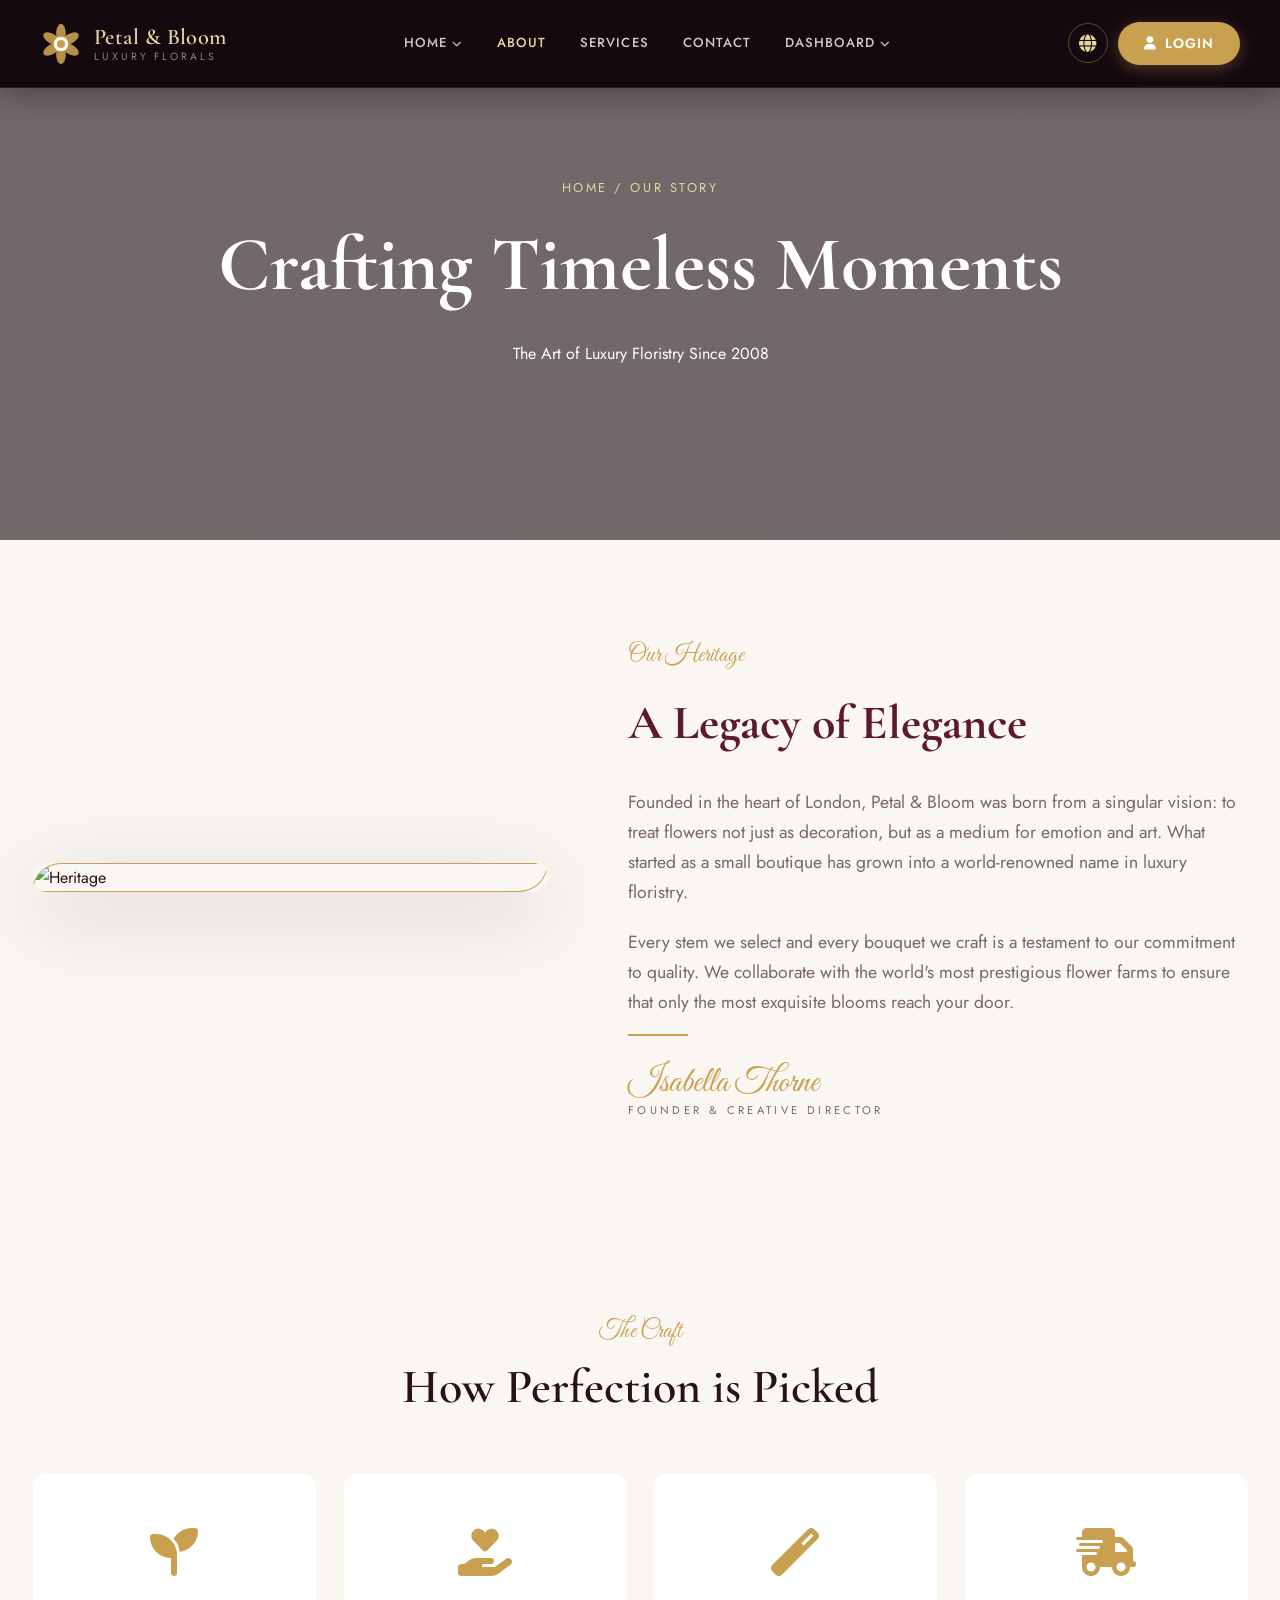
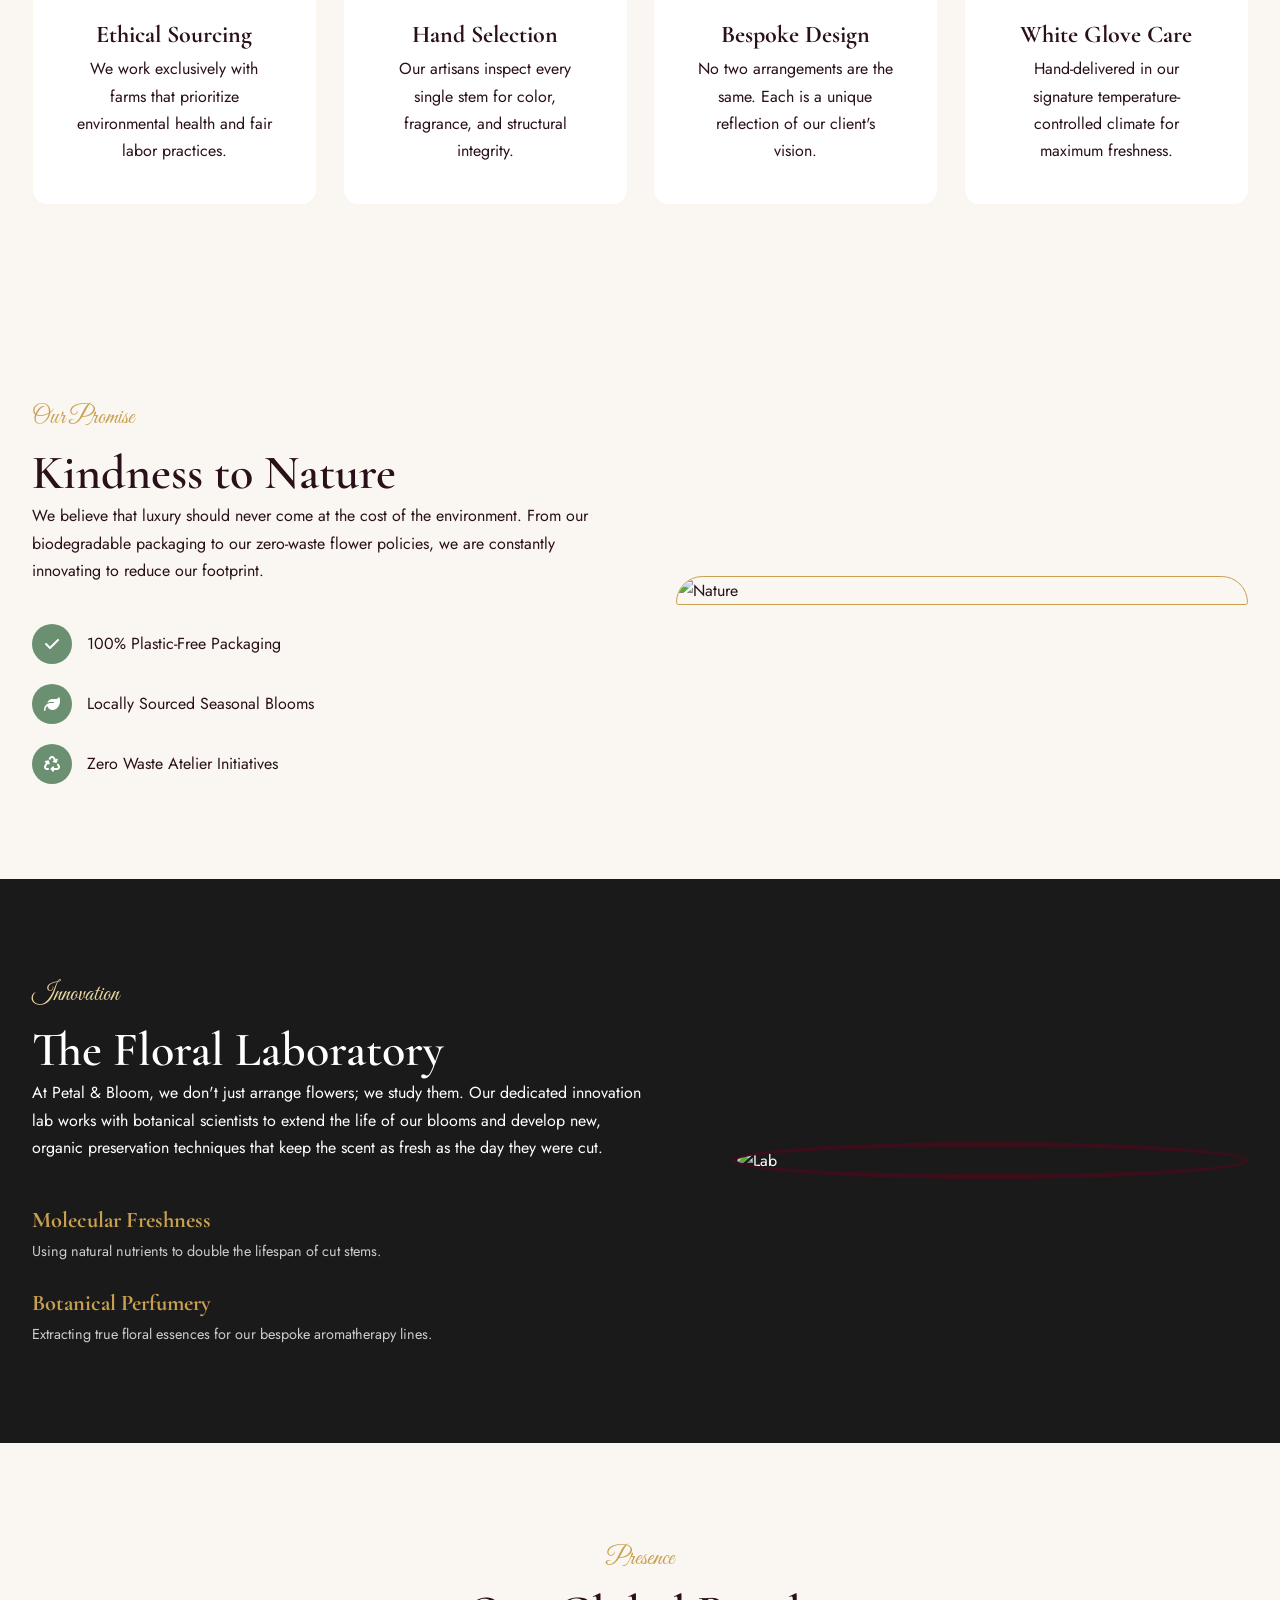
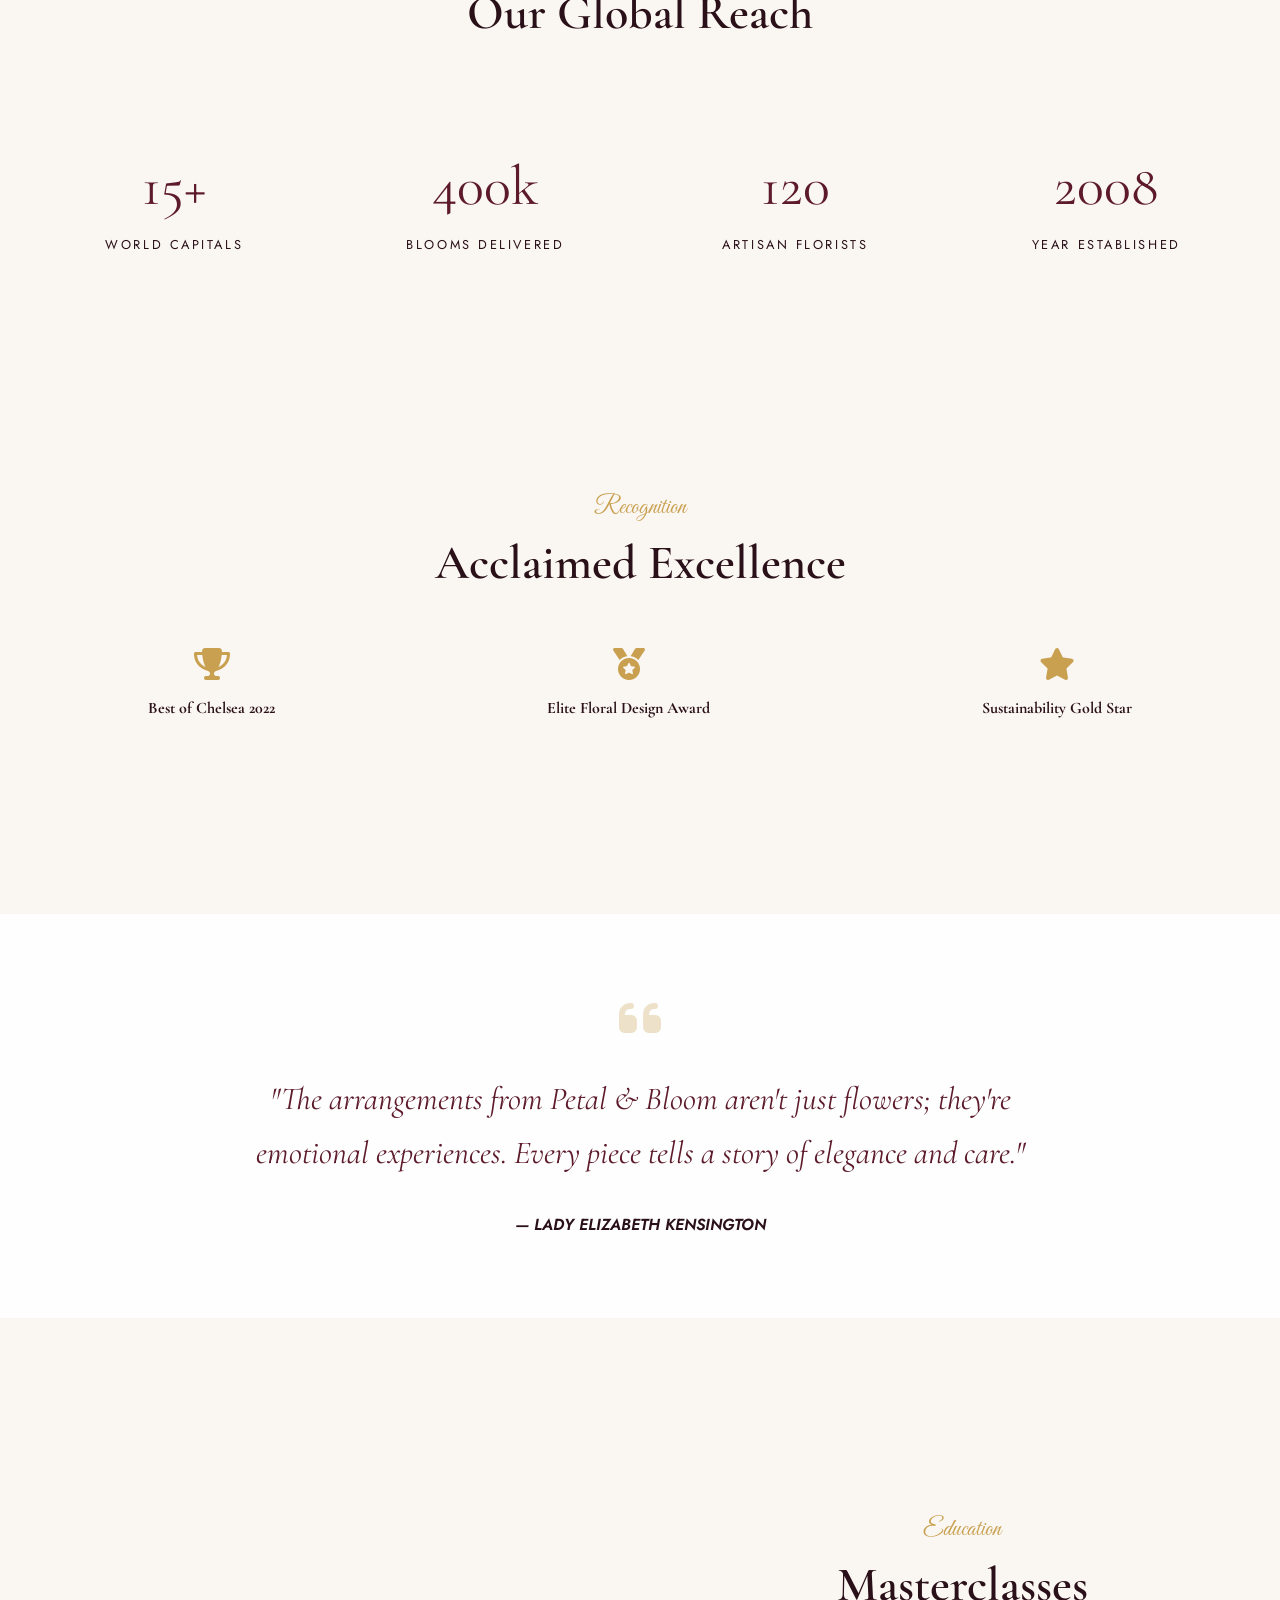
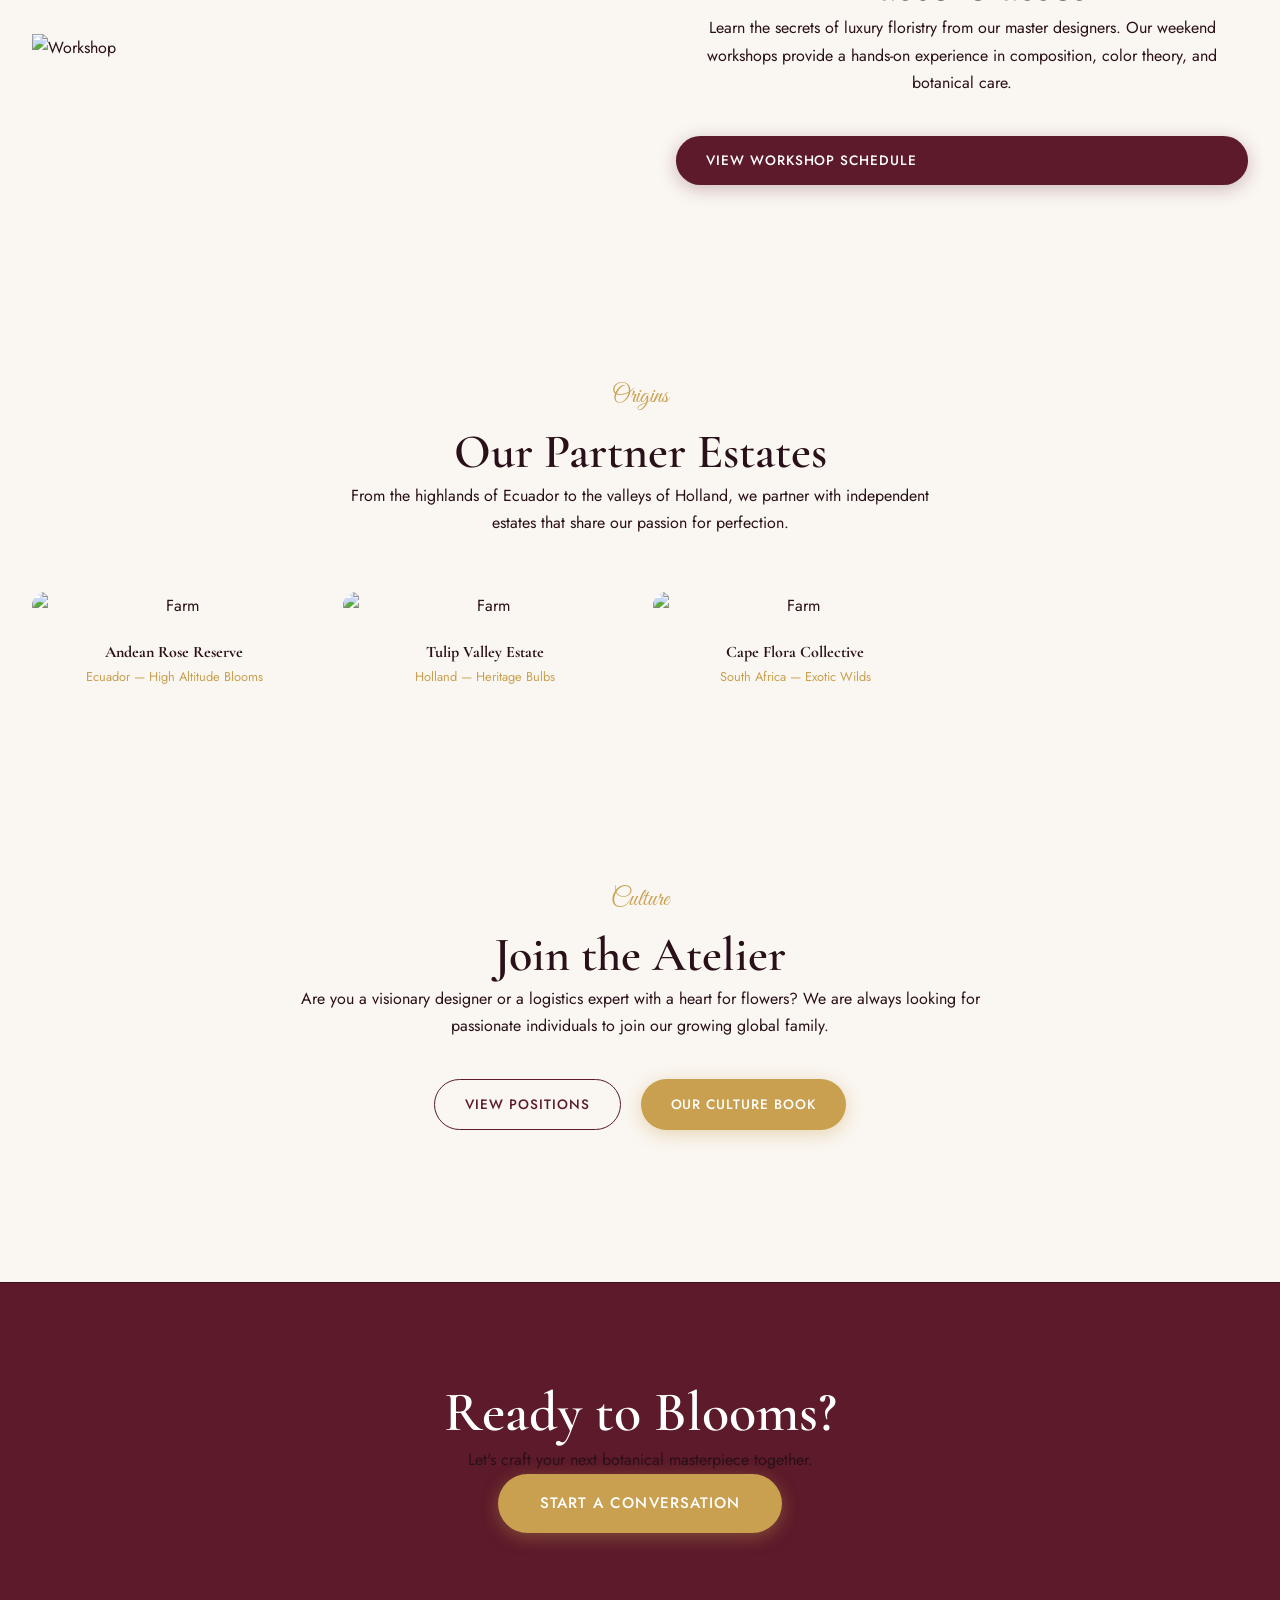
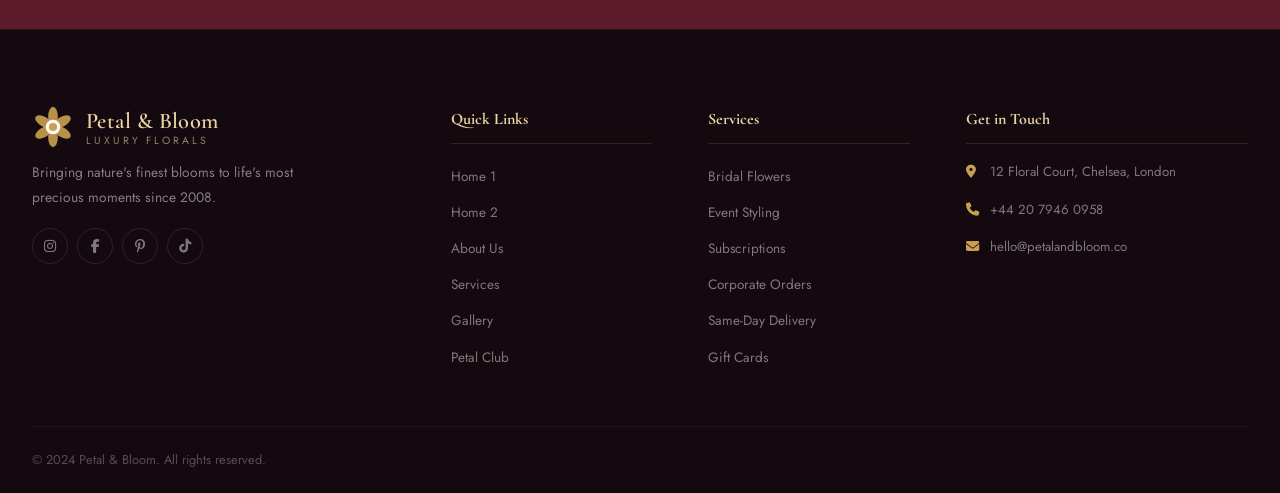
==== about.html @ d95f6438 "Initial commit" ====
<!DOCTYPE html>
<html lang="en" dir="ltr">

<head>
    <meta charset="UTF-8" />
    <meta name="viewport" content="width=device-width,initial-scale=1.0" />
    <meta name="description"
        content="Learn about Petal & Bloom – Our history, our floral artisans, and our passion for perfection." />
    <title>Our Story | Petal &amp; Bloom Luxury Florals</title>
    <link rel="preconnect" href="https://fonts.googleapis.com" />
    <link rel="preconnect" href="https://fonts.gstatic.com" crossorigin />
    <link
        href="https://fonts.googleapis.com/css2?family=Cormorant+Garamond:ital,wght@0,300;0,400;0,600;0,700;1,400;1,600&family=Great+Vibes&family=Jost:wght@300;400;500;600&display=swap"
        rel="stylesheet" />
    <link rel="stylesheet" href="https://cdnjs.cloudflare.com/ajax/libs/font-awesome/6.5.0/css/all.min.css" />
    <link rel="stylesheet" href="css/style.css" />
    <link rel="icon" type="image/svg+xml" href="favicon.svg" />
    <style>
        /* About Page Specific Styles */
        .about-hero {
            height: 60vh;
            background: linear-gradient(rgba(21, 9, 16, 0.6), rgba(21, 9, 16, 0.6)), url('https://picsum.photos/seed/about/1920/1080');
            background-size: cover;
            background-position: center;
            display: flex;
            align-items: center;
            justify-content: center;
            text-align: center;
            color: #fff;
        }

        .about-header-txt h1 {
            font-family: var(--ff);
            font-size: clamp(3rem, 6vw, 5rem);
            margin-bottom: 10px;
        }

        .breadcrumbs {
            font-size: 0.8rem;
            text-transform: uppercase;
            letter-spacing: 0.2em;
            color: var(--gl);
        }

        .heritage-grid {
            display: grid;
            grid-template-columns: 1fr 1.2fr;
            gap: 80px;
            align-items: center;
        }

        .heritage-content h2 {
            font-family: var(--ff);
            font-size: 3rem;
            margin-bottom: 24px;
            color: var(--p);
        }

        .heritage-img {
            position: relative;
            border-radius: 20px;
            overflow: hidden;
            box-shadow: var(--shl);
        }

        .process-step {
            text-align: center;
            padding: 40px;
            background: #fff;
            border-radius: 15px;
            transition: transform 0.3s;
        }

        .process-step:hover {
            transform: translateY(-10px);
        }

        .step-icon {
            font-size: 3rem;
            color: var(--g);
            margin-bottom: 20px;
        }
    </style>
</head>

<body>

    <!-- HEADER (Shared) -->
    <header class="header" id="header">
        <div class="hdr-wrap">
            <a href="index.html" class="logo">
                <svg class="logo-svg" viewBox="0 0 52 52">
                    <ellipse cx="26" cy="13" rx="6" ry="12" fill="#C9A050" opacity=".9" />
                    <ellipse cx="26" cy="13" rx="6" ry="12" fill="#C9A050" opacity=".9" transform="rotate(60 26 26)" />
                    <ellipse cx="26" cy="13" rx="6" ry="12" fill="#C9A050" opacity=".9" transform="rotate(120 26 26)" />
                    <ellipse cx="26" cy="13" rx="6" ry="12" fill="#C9A050" opacity=".9" transform="rotate(180 26 26)" />
                    <ellipse cx="26" cy="13" rx="6" ry="12" fill="#C9A050" opacity=".9" transform="rotate(240 26 26)" />
                    <ellipse cx="26" cy="13" rx="6" ry="12" fill="#C9A050" opacity=".9" transform="rotate(300 26 26)" />
                    <circle cx="26" cy="26" r="9" fill="#fff" opacity=".95" />
                    <circle cx="26" cy="26" r="5" fill="#C9A050" />
                </svg>
                <div class="logo-txt"><span class="l-name">Petal &amp; Bloom</span><span class="l-tag">Luxury
                        Florals</span></div>
            </a>
            <nav class="nav" id="mainNav">
                <ul class="nl">
                    <li class="ni has-drop"><a href="#" class="nl-a">Home <i class="fas fa-chevron-down"></i></a>
                        <div class="drop"><a href="index.html" class="di">Home 1</a><a href="home2.html" class="di">Home
                                2</a></div>
                    </li>
                    <li class="ni"><a href="about.html" class="nl-a active">About</a></li>
                    <li class="ni"><a href="services.html" class="nl-a">Services</a></li>
                    <li class="ni"><a href="contact.html" class="nl-a">Contact</a></li>
                    <li class="ni has-drop"><a href="#" class="nl-a">Dashboard <i class="fas fa-chevron-down"></i></a>
                        <div class="drop"><a href="user-dashboard.html" class="di"><i class="fas fa-user-circle"></i>
                                User Dashboard</a><a href="admin-dashboard.html" class="di"><i
                                    class="fas fa-shield-halved"></i> Admin Dashboard</a></div>
                    </li>
                </ul>
            </nav>
            <div class="hdr-right">
                <button class="btn-globe" id="dirToggle" title="Toggle LTR/RTL"><i class="fas fa-globe"></i></button>
                <a href="login.html" class="btn-login"><i class="fas fa-user"></i><span>Login</span></a>
                <button class="hamburger" id="hamburger"><span></span><span></span><span></span></button>
            </div>
        </div>
    </header>

    <main>
        <!-- PAGE HERO -->
        <section class="about-hero">
            <div class="about-header-txt">
                <span class="breadcrumbs">Home / Our Story</span>
                <h1 class="ani-up">Crafting Timeless Moments</h1>
                <p class="ani-up d1">The Art of Luxury Floristry Since 2008</p>
            </div>
        </section>

        <!-- HERITAGE SECTION -->
        <section class="sec heritage">
            <div class="con">
                <div class="heritage-grid">
                    <div class="heritage-img ani-left">
                        <img src="https://picsum.photos/seed/heritage/800/1000" alt="Heritage"
                            style="border-radius: 40px 0 40px 0; border: 1px solid var(--g);">
                    </div>
                    <div class="heritage-content ani-right">
                        <span class="eye">Our Heritage</span>
                        <h2>A Legacy of Elegance</h2>
                        <p style="font-size: 1.1rem; color: var(--txm);">Founded in the heart of London, Petal & Bloom
                            was born from a singular vision: to treat
                            flowers not just as decoration, but as a medium for emotion and art. What started as a small
                            boutique has grown into a world-renowned name in luxury floristry.</p>
                        <p style="margin-top:20px; font-size: 1.1rem; color: var(--txm);">Every stem we select and every
                            bouquet we craft is a testament to our
                            commitment to quality. We collaborate with the world's most prestigious flower farms to
                            ensure that only the most exquisite blooms reach your door.</p>
                        <div class="gold-bar"></div>
                        <div style="margin-top: 30px;">
                            <p style="font-family: var(--fs); font-size: 2.2rem; color: var(--g); line-height: 1;">
                                Isabella Thorne</p>
                            <p
                                style="text-transform: uppercase; font-size: 0.7rem; letter-spacing: 0.3em; color: var(--txm);">
                                Founder & Creative Director</p>
                        </div>
                    </div>
                </div>
            </div>
        </section>

        <!-- OUR PROCESS (Enhanced) -->
        <section class="sec bg-cream">
            <div class="con">
                <div class="sh center">
                    <span class="eye">The Craft</span>
                    <h2 class="st">How Perfection is Picked</h2>
                </div>
                <div class="prod-grid">
                    <div class="process-step ani-zoom d0" style="border: 1px solid rgba(201, 160, 80, 0.1);">
                        <div class="step-icon"><i class="fas fa-seedling"></i></div>
                        <h3 style="font-family: var(--ff); font-size: 1.5rem;">Ethical Sourcing</h3>
                        <p>We work exclusively with farms that prioritize environmental health and fair labor practices.
                        </p>
                    </div>
                    <div class="process-step ani-zoom d1" style="border: 1px solid rgba(201, 160, 80, 0.1);">
                        <div class="step-icon"><i class="fas fa-hand-holding-heart"></i></div>
                        <h3 style="font-family: var(--ff); font-size: 1.5rem;">Hand Selection</h3>
                        <p>Our artisans inspect every single stem for color, fragrance, and structural integrity.</p>
                    </div>
                    <div class="process-step ani-zoom d2" style="border: 1px solid rgba(201, 160, 80, 0.1);">
                        <div class="step-icon"><i class="fas fa-magic"></i></div>
                        <h3 style="font-family: var(--ff); font-size: 1.5rem;">Bespoke Design</h3>
                        <p>No two arrangements are the same. Each is a unique reflection of our client's vision.</p>
                    </div>
                    <div class="process-step ani-zoom d3" style="border: 1px solid rgba(201, 160, 80, 0.1);">
                        <div class="step-icon"><i class="fas fa-truck-fast"></i></div>
                        <h3 style="font-family: var(--ff); font-size: 1.5rem;">White Glove Care</h3>
                        <p>Hand-delivered in our signature temperature-controlled climate for maximum freshness.</p>
                    </div>
                </div>
            </div>
        </section>

        <!-- SUSTAINABILITY -->
        <section class="sec">
            <div class="con">
                <div class="loyalty-g" style="align-items: center;">
                    <div class="loyalty-txt ani-left">
                        <span class="eye">Our Promise</span>
                        <h2 class="st">Kindness to Nature</h2>
                        <p>We believe that luxury should never come at the cost of the environment. From our
                            biodegradable packaging to our zero-waste flower policies, we are constantly innovating to
                            reduce our footprint.</p>
                        <div class="pf-list mt40">
                            <div style="display: flex; align-items: center; gap: 15px; margin-bottom: 20px;">
                                <div
                                    style="width: 40px; height: 40px; border-radius: 50%; background: var(--sg); color: #fff; display: flex; align-items: center; justify-content: center;">
                                    <i class="fas fa-check"></i>
                                </div>
                                <span>100% Plastic-Free Packaging</span>
                            </div>
                            <div style="display: flex; align-items: center; gap: 15px; margin-bottom: 20px;">
                                <div
                                    style="width: 40px; height: 40px; border-radius: 50%; background: var(--sg); color: #fff; display: flex; align-items: center; justify-content: center;">
                                    <i class="fas fa-leaf"></i>
                                </div>
                                <span>Locally Sourced Seasonal Blooms</span>
                            </div>
                            <div style="display: flex; align-items: center; gap: 15px;">
                                <div
                                    style="width: 40px; height: 40px; border-radius: 50%; background: var(--sg); color: #fff; display: flex; align-items: center; justify-content: center;">
                                    <i class="fas fa-recycle"></i>
                                </div>
                                <span>Zero Waste Atelier Initiatives</span>
                            </div>
                        </div>
                    </div>
                    <div class="loyalty-img ani-right">
                        <img src="https://picsum.photos/seed/nature/800/1000" alt="Nature"
                            style="border-radius: 200px 200px 20px 20px; border: 1px solid var(--g);">
                    </div>
                </div>
            </div>
        </section>

        <!-- A VISIONARY PATH -->
        <section class="sec bg-dark" style="background: #1a1a1a; color: #fff;">
            <div class="con">
                <div class="heritage-grid" style="grid-template-columns: 1.2fr 1fr;">
                    <div class="vision-txt ani-left">
                        <span class="eye light">Innovation</span>
                        <h2 class="st light">The Floral Laboratory</h2>
                        <p class="light">At Petal & Bloom, we don't just arrange flowers; we study them. Our dedicated
                            innovation lab works with botanical scientists to extend the life of our blooms and develop
                            new, organic preservation techniques that keep the scent as fresh as the day they were cut.
                        </p>
                        <div class="pf-list mt40">
                            <div style="margin-bottom: 20px;">
                                <h4 style="color: var(--g); font-family: var(--ff); font-size: 1.4rem;">Molecular
                                    Freshness</h4>
                                <p style="font-size: 0.9rem; color: #ccc;">Using natural nutrients to double the
                                    lifespan of cut stems.</p>
                            </div>
                            <div>
                                <h4 style="color: var(--g); font-family: var(--ff); font-size: 1.4rem;">Botanical
                                    Perfumery</h4>
                                <p style="font-size: 0.9rem; color: #ccc;">Extracting true floral essences for our
                                    bespoke aromatherapy lines.</p>
                            </div>
                        </div>
                    </div>
                    <div class="vision-img ani-right">
                        <img src="https://picsum.photos/seed/lab/800/800" alt="Lab"
                            style="border-radius: 50%; border: 5px solid var(--pd);">
                    </div>
                </div>
            </div>
        </section>

        <!-- GLOBAL RANGE -->
        <section class="sec">
            <div class="con">
                <div class="sh center">
                    <span class="eye">Presence</span>
                    <h2 class="st">Our Global Reach</h2>
                </div>
                <div class="prod-grid">
                    <div class="stat-card ani-up d0 center" style="padding: 40px;">
                        <span style="font-size: 3.5rem; color: var(--p); font-family: var(--ff);">15+</span>
                        <p class="mt20" style="text-transform: uppercase; letter-spacing: 0.2em; font-size: 0.8rem;">
                            World Capitals</p>
                    </div>
                    <div class="stat-card ani-up d1 center" style="padding: 40px;">
                        <span style="font-size: 3.5rem; color: var(--p); font-family: var(--ff);">400k</span>
                        <p class="mt20" style="text-transform: uppercase; letter-spacing: 0.2em; font-size: 0.8rem;">
                            Blooms Delivered</p>
                    </div>
                    <div class="stat-card ani-up d2 center" style="padding: 40px;">
                        <span style="font-size: 3.5rem; color: var(--p); font-family: var(--ff);">120</span>
                        <p class="mt20" style="text-transform: uppercase; letter-spacing: 0.2em; font-size: 0.8rem;">
                            Artisan Florists</p>
                    </div>
                    <div class="stat-card ani-up d3 center" style="padding: 40px;">
                        <span style="font-size: 3.5rem; color: var(--p); font-family: var(--ff);">2008</span>
                        <p class="mt20" style="text-transform: uppercase; letter-spacing: 0.2em; font-size: 0.8rem;">
                            Year Established</p>
                    </div>
                </div>
            </div>
        </section>

        <!-- AWARDS -->
        <section class="sec bg-cream">
            <div class="con">
                <div class="sh center">
                    <span class="eye">Recognition</span>
                    <h2 class="st">Acclaimed Excellence</h2>
                </div>
                <div class="awards-flex"
                    style="display: flex; justify-content: space-around; flex-wrap: wrap; gap: 40px;">
                    <div class="award-item center ani-zoom">
                        <i class="fas fa-trophy" style="font-size: 2rem; color: var(--g); margin-bottom: 15px;"></i>
                        <h4 style="font-family: var(--ff);">Best of Chelsea 2022</h4>
                    </div>
                    <div class="award-item center ani-zoom">
                        <i class="fas fa-medal" style="font-size: 2rem; color: var(--g); margin-bottom: 15px;"></i>
                        <h4 style="font-family: var(--ff);">Elite Floral Design Award</h4>
                    </div>
                    <div class="award-item center ani-zoom">
                        <i class="fas fa-star" style="font-size: 2rem; color: var(--g); margin-bottom: 15px;"></i>
                        <h4 style="font-family: var(--ff);">Sustainability Gold Star</h4>
                    </div>
                </div>
            </div>
        </section>

        <!-- TESTIMONIALS -->
        <section class="sec center"
            style="background: url('https://picsum.photos/seed/quotes/1920/600'); background-size: cover; background-attachment: fixed;">
            <div style="background: rgba(255,255,255,0.9); padding: 80px 0;">
                <div class="con">
                    <div class="quote-w ani-up">
                        <i class="fas fa-quote-left"
                            style="font-size: 3rem; color: var(--g); opacity: 0.3; margin-bottom: 30px;"></i>
                        <p
                            style="font-family: var(--ff); font-size: 2rem; color: var(--p); font-style: italic; max-width: 800px; margin: 0 auto;">
                            "The arrangements from Petal & Bloom aren't just flowers; they're emotional experiences.
                            Every piece tells a story of elegance and care."
                        </p>
                        <cite style="display: block; margin-top: 30px; font-weight: 600; text-transform: uppercase;">—
                            Lady Elizabeth Kensington</cite>
                    </div>
                </div>
            </div>
        </section>

        <!-- WORKSHOPS -->
        <section class="sec">
            <div class="con">
                <div class="loyalty-g">
                    <div class="loyalty-img ani-left">
                        <img src="https://picsum.photos/seed/workshop/800/1000" alt="Workshop"
                            style="clip-path: polygon(0 0, 100% 0, 100% 85%, 0% 100%);">
                    </div>
                    <div class="loyalty-txt ani-right center"
                        style="display: flex; flex-direction: column; justify-content: center;">
                        <span class="eye">Education</span>
                        <h2 class="st">Masterclasses</h2>
                        <p>Learn the secrets of luxury floristry from our master designers. Our weekend workshops
                            provide a hands-on experience in composition, color theory, and botanical care.</p>
                        <a href="contact.html" class="btn btn-primary mt40">View Workshop Schedule</a>
                    </div>
                </div>
            </div>
        </section>

        <!-- PARTNER FARMS -->
        <section class="sec bg-cream">
            <div class="con">
                <div class="sh center">
                    <span class="eye">Origins</span>
                    <h2 class="st">Our Partner Estates</h2>
                    <p style="max-width: 600px; margin: 0 auto;">From the highlands of Ecuador to the valleys of
                        Holland, we partner with independent estates that share our passion for perfection.</p>
                </div>
                <div class="prod-grid mt60">
                    <div class="farm-card center ani-up">
                        <img src="https://picsum.photos/seed/farm1/400/300" alt="Farm"
                            style="border-radius: 15px; margin-bottom: 20px;">
                        <h4 style="font-family: var(--ff);">Andean Rose Reserve</h4>
                        <p style="font-size: 0.8rem; color: var(--g);">Ecuador — High Altitude Blooms</p>
                    </div>
                    <div class="farm-card center ani-up">
                        <img src="https://picsum.photos/seed/farm2/400/300" alt="Farm"
                            style="border-radius: 15px; margin-bottom: 20px;">
                        <h4 style="font-family: var(--ff);">Tulip Valley Estate</h4>
                        <p style="font-size: 0.8rem; color: var(--g);">Holland — Heritage Bulbs</p>
                    </div>
                    <div class="farm-card center ani-up">
                        <img src="https://picsum.photos/seed/farm3/400/300" alt="Farm"
                            style="border-radius: 15px; margin-bottom: 20px;">
                        <h4 style="font-family: var(--ff);">Cape Flora Collective</h4>
                        <p style="font-size: 0.8rem; color: var(--g);">South Africa — Exotic Wilds</p>
                    </div>
                </div>
            </div>
        </section>

        <!-- CAREERS -->
        <section class="sec center">
            <div class="con">
                <div class="sh center">
                    <span class="eye">Culture</span>
                    <h2 class="st">Join the Atelier</h2>
                    <p style="max-width: 700px; margin: 0 auto; margin-bottom: 40px;">Are you a visionary designer or a
                        logistics expert with a heart for flowers? We are always looking for passionate individuals to
                        join our growing global family.</p>
                    <div style="display: flex; justify-content: center; gap: 20px;">
                        <a href="#" class="btn btn-outline" style="border-color: var(--p);">View Positions</a>
                        <a href="#" class="btn btn-gold">Our Culture Book</a>
                    </div>
                </div>
            </div>
        </section>

        <!-- LAST CTA -->
        <section class="sec bg-dark center" style="background: var(--p); border-top: 1px solid var(--pd);">
            <div class="con">
                <h2 class="st light" style="font-size: 3.5rem;">Ready to Blooms?</h2>
                <p class="light mt20 mb40">Let's craft your next botanical masterpiece together.</p>
                <a href="contact.html" class="btn btn-gold btn-lg">Start a Conversation</a>
            </div>
        </section>
    </main>

    <!-- FOOTER (Shared) -->
    <footer class="footer" id="footer">
        <div class="con">
            <div class="ft-grid">
                <div class="ft-brand">
                    <a href="index.html" class="logo"><svg class="logo-svg" viewBox="0 0 52 52">
                            <ellipse cx="26" cy="13" rx="6" ry="12" fill="#C9A050" opacity=".9" />
                            <ellipse cx="26" cy="13" rx="6" ry="12" fill="#C9A050" opacity=".9"
                                transform="rotate(60 26 26)" />
                            <ellipse cx="26" cy="13" rx="6" ry="12" fill="#C9A050" opacity=".9"
                                transform="rotate(120 26 26)" />
                            <ellipse cx="26" cy="13" rx="6" ry="12" fill="#C9A050" opacity=".9"
                                transform="rotate(180 26 26)" />
                            <ellipse cx="26" cy="13" rx="6" ry="12" fill="#C9A050" opacity=".9"
                                transform="rotate(240 26 26)" />
                            <ellipse cx="26" cy="13" rx="6" ry="12" fill="#C9A050" opacity=".9"
                                transform="rotate(300 26 26)" />
                            <circle cx="26" cy="26" r="9" fill="#fff" opacity=".95" />
                            <circle cx="26" cy="26" r="5" fill="#C9A050" />
                        </svg>
                        <div class="logo-txt"><span class="l-name">Petal &amp; Bloom</span><span class="l-tag">Luxury
                                Florals</span></div>
                    </a>
                    <p class="ft-desc">Bringing nature's finest blooms to life's most precious moments since 2008.</p>
                    <div class="ft-soc"><a href="#"><i class="fab fa-instagram"></i></a><a href="#"><i
                                class="fab fa-facebook-f"></i></a><a href="#"><i class="fab fa-pinterest-p"></i></a><a
                            href="#"><i class="fab fa-tiktok"></i></a></div>
                </div>
                <div class="ft-col">
                    <h5>Quick Links</h5>
                    <ul>
                        <li><a href="index.html">Home 1</a></li>
                        <li><a href="home2.html">Home 2</a></li>
                        <li><a href="about.html">About Us</a></li>
                        <li><a href="services.html">Services</a></li>
                        <li><a href="#">Gallery</a></li>
                        <li><a href="#">Petal Club</a></li>
                    </ul>
                </div>
                <div class="ft-col">
                    <h5>Services</h5>
                    <ul>
                        <li><a href="#">Bridal Flowers</a></li>
                        <li><a href="#">Event Styling</a></li>
                        <li><a href="#">Subscriptions</a></li>
                        <li><a href="#">Corporate Orders</a></li>
                        <li><a href="#">Same-Day Delivery</a></li>
                        <li><a href="#">Gift Cards</a></li>
                    </ul>
                </div>
                <div class="ft-col">
                    <h5>Get in Touch</h5>
                    <ul class="ft-contact">
                        <li><i class="fas fa-map-marker-alt"></i>12 Floral Court, Chelsea, London</li>
                        <li><i class="fas fa-phone"></i>+44 20 7946 0958</li>
                        <li><i class="fas fa-envelope"></i>hello@petalandbloom.co</li>
                    </ul>
                </div>
            </div>
            <div class="ft-btm">
                <p>&copy; 2024 Petal &amp; Bloom. All rights reserved.</p>
            </div>
        </div>
    </footer>

    <script src="js/main.js"></script>
</body>

</html>
---- css/style.css ----
@import url('https://fonts.googleapis.com/css2?family=Cormorant+Garamond:ital,wght@0,300;0,400;0,600;0,700;1,400;1,600&family=Great+Vibes&family=Jost:wght@300;400;500;600&display=swap');

:root {
   --p: #5C1A2A;
   --pd: #3A0F1A;
   --g: #C9A050;
   --gl: #E8D5A3;
   --r: #C8686F;
   --bl: #F0C4C7;
   --sg: #6B8F71;
   --cr: #FAF6F1;
   --iv: #F5EEE6;
   --bg: #FAF6F1;
   --dark: #150910;
   --tx: #2A1018;
   --txm: #7A6672;
   --txl: #FAF6F1;
   --ff: 'Cormorant Garamond', serif;
   --fs: 'Great Vibes', cursive;
   --fb: 'Jost', sans-serif;
   --sh: 0 8px 40px rgba(21, 9, 16, .13);
   --shl: 0 20px 80px rgba(21, 9, 16, .2);
   --hh: 88px
}

*,
*::before,
*::after {
   box-sizing: border-box;
   margin: 0;
   padding: 0
}

html {
   scroll-behavior: smooth
}

body {
   font-family: var(--fb);
   background: var(--bg);
   color: var(--tx);
   overflow-x: hidden;
   line-height: 1.7
}

img {
   display: block;
   max-width: 100%;
   height: auto;
   object-fit: cover
}

a {
   text-decoration: none;
   color: inherit
}

ul {
   list-style: none
}

button {
   cursor: pointer;
   border: none;
   background: none;
   font-family: inherit
}

input {
   font-family: inherit
}

.con {
   max-width: 1300px;
   margin: 0 auto;
   padding: 0 32px
}

.sec {
   padding: 96px 0
}

.bg-cream {
   background: var(--cr)
}

.bg-dark {
   background: var(--dark)
}

.center {
   text-align: center
}

.mt40 {
   margin-top: 40px
}

.w100 {
   width: 100%
}

/* ── heads ── */
.sh {
   margin-bottom: 56px
}

.eye {
   font-family: var(--fs);
   font-size: 1.5rem;
   color: var(--g);
   display: block;
   margin-bottom: 6px
}

.eye.light {
   color: var(--gl)
}

.st {
   font-family: var(--ff);
   font-size: clamp(1.9rem, 3.8vw, 3rem);
   font-weight: 600;
   line-height: 1.2;
   color: var(--tx)
}

.st.light {
   color: #fff
}

.orn {
   font-size: 1.7rem;
   color: var(--g);
   margin-top: 10px;
   opacity: .7
}

.flex-h {
   display: flex;
   align-items: flex-end;
   justify-content: space-between;
   gap: 16px
}

.gold-bar {
   width: 60px;
   height: 2px;
   background: var(--g);
   margin: 16px 0 20px
}

/* ── buttons ── */
.btn {
   display: inline-flex;
   align-items: center;
   gap: 8px;
   padding: 13px 30px;
   border-radius: 50px;
   font-family: var(--fb);
   font-size: .85rem;
   font-weight: 500;
   letter-spacing: .07em;
   text-transform: uppercase;
   transition: all .32s cubic-bezier(.4, 0, .2, 1);
   white-space: nowrap
}

.btn-gold {
   background: var(--g);
   color: #fff;
   box-shadow: 0 4px 18px rgba(201, 160, 80, .38)
}

.btn-gold:hover {
   background: #a8843d;
   transform: translateY(-2px)
}

.btn-primary {
   background: var(--p);
   color: #fff;
   box-shadow: 0 4px 18px rgba(92, 26, 42, .28)
}

.btn-primary:hover {
   background: var(--pd);
   transform: translateY(-2px)
}

.btn-ghost {
   background: transparent;
   color: #fff;
   border: 1.5px solid rgba(255, 255, 255, .55)
}

.btn-ghost:hover {
   background: rgba(255, 255, 255, .12);
   border-color: #fff
}

.btn-outline {
   background: transparent;
   color: var(--p);
   border: 1.5px solid var(--p)
}

.btn-outline:hover {
   background: var(--p);
   color: #fff
}

.btn-light {
   background: rgba(255, 255, 255, .92);
   color: var(--p)
}

.btn-light:hover {
   background: #fff
}

.btn-sm {
   padding: 9px 20px;
   font-size: .78rem
}

.btn-lg {
   padding: 17px 42px;
   font-size: .95rem
}

/* ── IMAGE CONTAINERS: fill parent ── */
.col-img,
.gi-img,
.igi-img,
.bs-img,
.sc-img,
.tm-img,
.ly-img-wrap,
.stats-bg,
.del-bg,
.gc-img {
   width: 100%;
   height: 100%;
   display: block
}

/* -- IMAGE BACKGROUNDS (picsum.photos - works from file://) -- */
[class*="fb-"] {
   background-size: cover;
   background-position: center;
   background-repeat: no-repeat
}

.fb-bridal {
   background-image: url('../images/flow6.webp');
   background-color: #f8e8ec
}

.fb-classic {
   background-image: url('../images/flow7.avif');
   background-color: #8B1A2D
}

.fb-wild {
   background-image: url('../images/flow8.webp');
   background-color: #6B8F71
}

.fb-rose {
   background-image: url('../images/flow1.jpg');
   background-color: #d4506a
}

.fb-sun {
   background-image: url('../images/flow2.webp');
   background-color: #e8b820
}

.fb-orchid {
   background-image: url('../images/flow3.jpg');
   background-color: #9060c8
}

.fb-tulip {
   background-image: url('../images/flow4.avif');
   background-color: #8040a0
}

.fb-cherry {
   background-image: url(https://picsum.photos/seed/cherry/600/420);
   background-color: #f8c0d0
}

.fb-pastel {
   background-image: url(https://picsum.photos/seed/pastel/600/420);
   background-color: #e8d0f0
}

.fb-peony {
   background-image: url('../images/flow3.jpg');
   background-color: #e8709a
}

.fb-lily {
   background-image: url('../images/flow4.avif');
   background-color: #f8f0e0
}

.fb-lav {
   background-image: url('../images/flow5.jpg');
   background-color: #9878d0
}

.fb-mix {
   background-image: url('../images/flow6.webp');
   background-color: #6B8F71
}

.fb-crimson {
   background-image: url('../images/flow2.webp');
   background-color: #8B0000
}

.fb-story {
   background-image: url(https://picsum.photos/seed/florist/800/600);
   background-color: #d4a080
}

.fb-wild-s {
   background-image: url(https://picsum.photos/seed/snow/600/420);
   background-color: #c0d8f0
}

.fb-stats {
   background-image: url(https://picsum.photos/seed/floral/1400/800);
   background-color: #3A0F1A
}

.fb-del {
   background-image: url(https://picsum.photos/seed/delivery/1400/800);
   background-color: #5C1A2A
}

.fb-t1 {
   background-image: url('../images/fem1.avif');
   background-position: top center;
   background-color: #e8c4b0
}

.fb-t2 {
   background-image: url('../images/fem2.avif');
   background-position: top center;
   background-color: #f0c8d0
}

.fb-t3 {
   background-image: url('../images/fem3.jpg');
   background-position: top center;
   background-color: #c8d8e8
}

.fb-t4 {
   background-image: url('../images/fem4.webp');
   background-position: top center;
   background-color: #d8c8b8
}

.fb-av1 {
   background-image: url(https://picsum.photos/seed/emma/120/120);
   background-position: top center;
   background-color: #e8a0a8
}

.fb-av2 {
   background-image: url(https://picsum.photos/seed/james/120/120);
   background-position: top center;
   background-color: #a0c0d8
}

.fb-av3 {
   background-image: url(https://picsum.photos/seed/nadia/120/120);
   background-position: top center;
   background-color: #c0a888
}

/* ── PRELOADER ── */
.preloader {
   position: fixed;
   inset: 0;
   z-index: 9999;
   background: var(--dark);
   display: flex;
   align-items: center;
   justify-content: center;
   flex-direction: column;
   transition: opacity .7s, visibility .7s
}

.preloader.done {
   opacity: 0;
   visibility: hidden;
   pointer-events: none
}

.pl-inner {
   text-align: center
}

.pl-flower {
   position: relative;
   width: 80px;
   height: 80px;
   margin: 0 auto 24px
}

.pl-p {
   position: absolute;
   width: 18px;
   height: 34px;
   background: linear-gradient(to bottom, var(--r), var(--p));
   border-radius: 50%;
   top: 50%;
   left: 50%;
   transform-origin: 50% 100%;
   animation: petalBloom 2s ease-in-out infinite alternate
}

.pl-p.p1 {
   transform: translateX(-50%) rotate(0deg);
}

.pl-p.p2 {
   transform: translateX(-50%) rotate(60deg);
   animation-delay: .1s
}

.pl-p.p3 {
   transform: translateX(-50%) rotate(120deg);
   animation-delay: .2s
}

.pl-p.p4 {
   transform: translateX(-50%) rotate(180deg);
   animation-delay: .3s
}

.pl-p.p5 {
   transform: translateX(-50%) rotate(240deg);
   animation-delay: .4s
}

.pl-p.p6 {
   transform: translateX(-50%) rotate(300deg);
   animation-delay: .5s
}

.pl-core {
   position: absolute;
   top: 50%;
   left: 50%;
   transform: translate(-50%, -50%);
   width: 18px;
   height: 18px;
   background: var(--g);
   border-radius: 50%;
   box-shadow: 0 0 20px var(--g)
}

@keyframes petalBloom {
   0% {
      transform: translateX(-50%) rotate(var(--r, 0deg)) scale(.7);
      opacity: .7
   }

   100% {
      transform: translateX(-50%) rotate(var(--r, 0deg)) scale(1.15);
      opacity: 1
   }
}

.pl-brand {
   font-family: var(--ff);
   font-size: 1.6rem;
   color: var(--gl);
   letter-spacing: .2em
}

.pl-sub {
   font-size: .7rem;
   letter-spacing: .3em;
   text-transform: uppercase;
   color: rgba(232, 213, 163, .4);
   margin-top: 4px
}

/* ── HEADER ── */
.header {
   position: fixed;
   top: 0;
   left: 0;
   right: 0;
   z-index: 1000;
   height: var(--hh);
   background: var(--dark);
   /* Permanently Dark for Premium Look */
   border-bottom: 1px solid rgba(201, 160, 80, 0.12);
   box-shadow: 0 4px 30px rgba(0, 0, 0, 0.4);
   transition: all .4s
}

.header.scrolled {
   background: rgba(21, 9, 16, .94);
   backdrop-filter: blur(18px);
   box-shadow: 0 2px 24px rgba(0, 0, 0, .28);
   height: 70px
}

.hdr-wrap {
   height: 100%;
   display: flex;
   align-items: center;
   gap: 28px;
   padding: 0 40px;
   max-width: 1420px;
   margin: 0 auto
}

.logo {
   display: flex;
   align-items: center;
   gap: 12px;
   flex-shrink: 0
}

.logo-svg {
   width: 42px;
   height: 42px
}

.logo-txt {
   display: flex;
   flex-direction: column;
   line-height: 1.1
}

.l-name {
   font-family: var(--ff);
   font-size: 1.4rem;
   font-weight: 600;
   color: var(--gl);
   letter-spacing: .02em;
   text-transform: none;
   /* Keep Serif Elegance */
}

.l-tag {
   font-size: .65rem;
   letter-spacing: .28em;
   text-transform: uppercase;
   color: rgba(232, 213, 163, .6);
   margin-top: 1px
}

.nav {
   flex: 1;
   display: flex;
   justify-content: center
}

.nl {
   display: flex;
   align-items: center;
   gap: 4px
}

.ni {
   position: relative
}

.nl-a {
   display: flex;
   align-items: center;
   gap: 5px;
   padding: 8px 15px;
   font-size: .82rem;
   font-weight: 500;
   letter-spacing: .08em;
   text-transform: uppercase;
   color: rgba(255, 255, 255, .78);
   border-radius: 6px;
   transition: color .25s
}

.nl-a:hover,
.nl-a.active {
   color: var(--gl)
}

.nl-a i {
   font-size: .6rem;
   transition: transform .25s
}

.ni.has-drop:hover .nl-a i {
   transform: rotate(180deg)
}

.drop {
   position: absolute;
   top: calc(100% + 10px);
   left: 50%;
   transform: translateX(-50%) translateY(8px);
   min-width: 190px;
   background: rgba(21, 9, 16, .96);
   backdrop-filter: blur(20px);
   border: 1px solid rgba(201, 160, 80, .18);
   border-radius: 12px;
   padding: 8px;
   opacity: 0;
   visibility: hidden;
   transition: all .3s
}

.ni.has-drop:hover .drop {
   opacity: 1;
   visibility: visible;
   transform: translateX(-50%) translateY(0)
}

.di {
   display: flex;
   align-items: center;
   gap: 9px;
   padding: 10px 15px;
   font-size: .83rem;
   color: rgba(255, 255, 255, .7);
   border-radius: 8px;
   transition: all .2s
}

.di:hover,
.di.active {
   background: rgba(201, 160, 80, .15);
   color: var(--gl)
}

.di i {
   width: 15px;
   color: var(--g)
}

.hdr-right {
   display: flex;
   align-items: center;
   gap: 10px;
   flex-shrink: 0
}

.btn-globe {
   display: flex;
   align-items: center;
   justify-content: center;
   width: 40px;
   height: 40px;
   border-radius: 50%;
   border: 1.5px solid rgba(201, 160, 80, 0.4);
   color: var(--gl);
   background: transparent;
   transition: all 0.35s cubic-bezier(0.4, 0, 0.2, 1);
   cursor: pointer;
}

.btn-globe:hover {
   background: var(--g);
   color: #fff;
   border-color: var(--g);
   transform: rotate(15deg) scale(1.1);
}

.btn-globe i {
   font-size: 1.1rem;
}

.btn-login {
   display: flex;
   align-items: center;
   gap: 7px;
   padding: 10px 26px;
   background: var(--g);
   color: #fff;
   border-radius: 50px;
   font-size: .85rem;
   font-weight: 600;
   letter-spacing: .08em;
   text-transform: uppercase;
   transition: all .3s;
   box-shadow: 0 4px 15px rgba(201, 160, 80, 0.3);
}

.btn-login:hover {
   background: #b89248;
   transform: translateY(-2px);
   box-shadow: 0 6px 20px rgba(201, 160, 80, 0.4);
}

.hamburger {
   display: none;
   flex-direction: column;
   gap: 5px;
   padding: 7px;
   z-index: 1001
}

.hamburger span {
   display: block;
   width: 23px;
   height: 2px;
   background: var(--gl);
   border-radius: 2px;
   transition: all .3s
}

.hamburger.open span:nth-child(1) {
   transform: translateY(7px) rotate(45deg)
}

.hamburger.open span:nth-child(2) {
   opacity: 0
}

.hamburger.open span:nth-child(3) {
   transform: translateY(-7px) rotate(-45deg)
}

/* ── HERO ── */
.hero {
   position: relative;
   height: 100vh;
   min-height: 680px;
   display: flex;
   align-items: center;
   justify-content: center;
   overflow: hidden
}

.hero-bg {
   position: absolute;
   inset: 0
}

.hero-img {
   width: 100%;
   height: 100%;
   object-fit: cover;
   transform-origin: center;
   animation: hZoom 16s ease-out forwards
}

.hero-ov {
   position: absolute;
   inset: 0;
   background: linear-gradient(150deg, rgba(21, 9, 16, .82) 0%, rgba(92, 26, 42, .6) 45%, rgba(21, 9, 16, .75) 100%)
}

@keyframes hZoom {
   from {
      transform: scale(1.12)
   }

   to {
      transform: scale(1.0)
   }
}

#petalCanvas {
   position: absolute;
   inset: 0;
   pointer-events: none;
   z-index: 1
}

.hero-body {
   position: relative;
   z-index: 2;
   text-align: center;
   padding: 0 20px;
   max-width: 920px;
   margin-top: 60px;
   /* Pull down for visual centering */
}

.hero-script {
   font-family: var(--fs);
   font-size: 2rem;
   color: var(--gl);
   display: block;
   margin-bottom: 4px
}

.hero-h {
   font-family: var(--ff);
   font-size: clamp(3.2rem, 7.5vw, 6.5rem);
   font-weight: 700;
   color: #fff;
   line-height: 1.05;
   margin-bottom: 18px;
   letter-spacing: -.01em
}

.hero-h em {
   font-style: italic;
   color: var(--gl)
}

.hero-p {
   font-size: 1.08rem;
   color: rgba(255, 255, 255, .78);
   max-width: 600px;
   margin: 0 auto 24px;
   font-weight: 300;
   line-height: 1.85
}

.hero-tags {
   display: flex;
   gap: 18px;
   justify-content: center;
   flex-wrap: wrap;
   margin-bottom: 28px
}

.hero-tags span {
   font-size: .75rem;
   letter-spacing: .12em;
   text-transform: uppercase;
   color: rgba(255, 255, 255, .55);
   padding: 6px 14px;
   border: 1px solid rgba(255, 255, 255, .18);
   border-radius: 50px
}

.hero-cta {
   display: flex;
   gap: 14px;
   justify-content: center;
   flex-wrap: wrap;
   margin-bottom: 28px
}

.hero-trust {
   display: flex;
   gap: 16px;
   justify-content: center;
   align-items: center;
   flex-wrap: wrap;
   margin-top: 8px
}

.trust-item {
   display: flex;
   align-items: center;
   gap: 7px;
   font-size: .78rem;
   color: rgba(255, 255, 255, .55)
}

.trust-item i {
   color: var(--g)
}

.trust-sep {
   color: rgba(255, 255, 255, .2);
   font-size: 1.2rem
}

.hero-scroll-ind {
   position: absolute;
   bottom: 32px;
   left: 50%;
   transform: translateX(-50%);
   display: flex;
   flex-direction: column;
   align-items: center;
   gap: 7px;
   color: rgba(255, 255, 255, .4);
   font-size: .68rem;
   letter-spacing: .18em;
   text-transform: uppercase;
   z-index: 2
}

.si-line {
   width: 1px;
   height: 44px;
   background: linear-gradient(to bottom, transparent, rgba(255, 255, 255, .55));
   animation: siPulse 2s ease-in-out infinite
}

@keyframes siPulse {

   0%,
   100% {
      opacity: .4
   }

   50% {
      opacity: 1
   }
}

.hero-side-text {
   position: absolute;
   right: 24px;
   top: 50%;
   transform: translateY(-50%) rotate(90deg);
   font-size: .62rem;
   letter-spacing: .28em;
   text-transform: uppercase;
   color: rgba(255, 255, 255, .25);
   z-index: 2;
   white-space: nowrap
}

/* hero animations */
.anim-script {
   opacity: 0;
   animation: fadeUp .9s ease .4s forwards
}

.anim-rise {
   opacity: 0;
   animation: fadeUp 1s ease .7s forwards
}

.anim-fade {
   opacity: 0;
   animation: fadeIn .9s ease 1s forwards
}

.anim-tags {
   opacity: 0;
   animation: fadeUp .8s ease 1.2s forwards
}

.anim-cta {
   opacity: 0;
   animation: fadeUp .8s ease 1.4s forwards
}

.anim-trust {
   opacity: 0;
   animation: fadeIn .8s ease 1.6s forwards
}

@keyframes fadeUp {
   from {
      opacity: 0;
      transform: translateY(36px)
   }

   to {
      opacity: 1;
      transform: translateY(0)
   }
}

@keyframes fadeIn {
   from {
      opacity: 0
   }

   to {
      opacity: 1
   }
}

/* ── MARQUEE ── */
.marquee-sec {
   overflow: hidden;
   background: linear-gradient(90deg, var(--p), #8B2A3A);
   padding: 13px 0
}

.mq-track {
   overflow: hidden;
   white-space: nowrap
}

.mq-inner {
   display: inline-flex;
   gap: 44px;
   animation: mq 32s linear infinite
}

.mq-inner span {
   font-size: .76rem;
   font-weight: 500;
   letter-spacing: .16em;
   text-transform: uppercase;
   color: rgba(255, 255, 255, .85)
}

@keyframes mq {
   from {
      transform: translateX(0)
   }

   to {
      transform: translateX(-50%)
   }
}

/* ── COLLECTIONS ── */
.col-grid {
   display: grid;
   grid-template-columns: repeat(3, 1fr);
   gap: 22px
}

.col-card {
   position: relative;
   border-radius: 14px;
   overflow: hidden;
   height: 510px;
   cursor: pointer
}

.col-img {
   width: 100%;
   height: 100%;
   position: absolute;
   inset: 0
}

.col-img img {
   width: 100%;
   height: 100%;
   object-fit: cover;
   transition: transform .7s
}

.col-card:hover .col-img img {
   transform: scale(1.08)
}

.col-ov {
   position: absolute;
   inset: 0;
   background: linear-gradient(to top, rgba(21, 9, 16, .88) 0%, rgba(21, 9, 16, .18) 55%, transparent 100%);
   display: flex;
   flex-direction: column;
   justify-content: flex-end;
   padding: 32px;
   transition: background .4s
}

.col-ov h3 {
   font-family: var(--ff);
   font-size: 1.8rem;
   color: #fff;
   margin-bottom: 6px;
   transition: transform .4s;
   transform: translateY(6px)
}

.col-card:hover .col-ov h3 {
   transform: translateY(0)
}

.col-ov p {
   color: rgba(255, 255, 255, .72);
   font-size: .88rem;
   margin-bottom: 18px;
   opacity: 0;
   transform: translateY(10px);
   transition: opacity .4s .05s, transform .4s .05s
}

.col-card:hover .col-ov p {
   opacity: 1;
   transform: translateY(0)
}

.col-ov .btn {
   opacity: 0;
   transform: translateY(10px);
   transition: opacity .4s .1s, transform .4s .1s
}

.col-card:hover .col-ov .btn {
   opacity: 1;
   transform: translateY(0)
}

.ctag {
   display: inline-block;
   padding: 3px 12px;
   background: var(--g);
   color: #fff;
   font-size: .65rem;
   font-weight: 700;
   letter-spacing: .16em;
   text-transform: uppercase;
   border-radius: 50px;
   margin-bottom: 10px
}

/* ── PRODUCTS ── */
.prod-grid {
   display: grid;
   grid-template-columns: repeat(4, 1fr);
   gap: 26px
}

.prod-card {
   background: #fff;
   border-radius: 14px;
   overflow: hidden;
   box-shadow: 0 2px 14px rgba(21, 9, 16, .07);
   transition: transform .32s, box-shadow .32s
}

.prod-card:hover {
   transform: translateY(-7px);
   box-shadow: var(--sh)
}

.prod-img {
   position: relative;
   height: 280px;
   overflow: hidden
}

.prod-img img {
   width: 100%;
   height: 100%;
   object-fit: cover;
   transition: transform .6s
}

.prod-card:hover .prod-img img {
   transform: scale(1.07)
}

.badge-new {
   position: absolute;
   top: 12px;
   left: 12px;
   background: var(--p);
   color: #fff;
   font-size: .62rem;
   font-weight: 700;
   letter-spacing: .12em;
   text-transform: uppercase;
   padding: 4px 11px;
   border-radius: 50px;
   z-index: 2
}

.prod-act {
   position: absolute;
   top: 12px;
   right: 12px;
   display: flex;
   flex-direction: column;
   gap: 7px;
   opacity: 0;
   transform: translateX(8px);
   transition: opacity .3s, transform .3s;
   z-index: 2
}

.prod-card:hover .prod-act {
   opacity: 1;
   transform: translateX(0)
}

.ab {
   width: 34px;
   height: 34px;
   border-radius: 50%;
   background: #fff;
   box-shadow: 0 2px 8px rgba(0, 0, 0, .12);
   display: flex;
   align-items: center;
   justify-content: center;
   font-size: .82rem;
   color: var(--p);
   transition: all .22s
}

.ab:hover {
   background: var(--p);
   color: #fff
}

.pi {
   padding: 16px 18px 20px
}

.pcat {
   font-size: .7rem;
   letter-spacing: .15em;
   text-transform: uppercase;
   color: var(--g);
   margin-bottom: 5px
}

.pname {
   font-family: var(--ff);
   font-size: 1.15rem;
   font-weight: 600;
   margin-bottom: 7px
}

.stars {
   font-size: .8rem;
   color: var(--g);
   margin-bottom: 9px
}

.stars span {
   color: var(--txm);
   margin-left: 3px
}

.pp {
   display: flex;
   align-items: center;
   gap: 9px;
   margin-bottom: 13px
}

.pc {
   font-family: var(--ff);
   font-size: 1.25rem;
   font-weight: 600;
   color: var(--p)
}

.pp s {
   font-size: .88rem;
   color: var(--txm)
}

/* ── STORY ── */
.story-sec {
   background: var(--iv)
}

.story-g {
   display: grid;
   grid-template-columns: 1fr 1fr;
   gap: 72px;
   align-items: center
}

.story-img-w {
   position: relative
}

.story-frame {
   border-radius: 14px;
   overflow: hidden;
   aspect-ratio: 4/5;
   box-shadow: var(--shl)
}

.story-frame img {
   width: 100%;
   height: 100%;
   object-fit: cover
}

.story-badge {
   position: absolute;
   bottom: -18px;
   right: -18px;
   background: var(--p);
   color: #fff;
   width: 100px;
   height: 100px;
   border-radius: 50%;
   display: flex;
   flex-direction: column;
   align-items: center;
   justify-content: center;
   text-align: center;
   box-shadow: var(--sh)
}

.yr {
   font-family: var(--ff);
   font-size: 1.9rem;
   font-weight: 700;
   line-height: 1
}

.story-badge span:last-child {
   font-size: .6rem;
   letter-spacing: .14em;
   text-transform: uppercase;
   opacity: .8;
   margin-top: 3px
}

.story-award {
   position: absolute;
   top: 20px;
   left: -20px;
   background: var(--g);
   color: #fff;
   padding: 8px 16px;
   border-radius: 50px;
   font-size: .75rem;
   font-weight: 500;
   display: flex;
   align-items: center;
   gap: 6px;
   box-shadow: var(--sh)
}

.story-txt p {
   color: var(--txm);
   line-height: 1.85
}

.s-stats {
   display: grid;
   grid-template-columns: repeat(3, 1fr);
   gap: 16px;
   margin: 28px 0
}

.ss {
   text-align: center;
   padding: 18px 8px;
   background: #fff;
   border-radius: 12px;
   box-shadow: 0 2px 10px rgba(21, 9, 16, .06)
}

.snum {
   font-family: var(--ff);
   font-size: 2.2rem;
   font-weight: 700;
   color: var(--p)
}

.ss sup {
   font-family: var(--ff);
   font-size: 1rem;
   color: var(--p);
   vertical-align: super
}

.ss em {
   display: block;
   font-style: normal;
   font-size: .7rem;
   letter-spacing: .1em;
   text-transform: uppercase;
   color: var(--txm);
   margin-top: 5px
}

/* ── BESTSELLERS ── */
.bs-sec {
   padding: 76px 0
}

.sarr {
   display: flex;
   gap: 9px
}

.sarr-btn {
   width: 44px;
   height: 44px;
   border-radius: 50%;
   border: 1.5px solid rgba(201, 160, 80, .4);
   color: var(--gl);
   display: flex;
   align-items: center;
   justify-content: center;
   font-size: .9rem;
   transition: all .25s
}

.sarr-btn:hover {
   background: var(--g);
   border-color: var(--g);
   color: #fff
}

.bs-track {
   display: flex;
   gap: 22px;
   overflow-x: auto;
   scroll-snap-type: x mandatory;
   scrollbar-width: none;
   scroll-behavior: smooth;
   margin-top: 32px;
   padding-bottom: 8px
}

.bs-track::-webkit-scrollbar {
   display: none
}

.bs-card {
   flex: 0 0 250px;
   scroll-snap-align: start;
   background: rgba(255, 255, 255, .05);
   border: 1px solid rgba(201, 160, 80, .13);
   border-radius: 14px;
   overflow: hidden;
   transition: transform .3s, border-color .3s
}

.bs-card:hover {
   transform: translateY(-6px);
   border-color: var(--g)
}

.bs-img {
   height: 260px;
   width: 100%
}

.bs-info {
   padding: 16px
}

.bs-info h4 {
   font-family: var(--ff);
   font-size: 1.1rem;
   color: #fff;
   margin-bottom: 3px
}

.bs-info p {
   font-size: .78rem;
   color: rgba(255, 255, 255, .45);
   margin-bottom: 10px
}

.bsp {
   font-family: var(--ff);
   font-size: 1.25rem;
   color: var(--g)
}

/* ── SEASONAL ── */
.stabs {
   display: flex;
   gap: 8px;
   justify-content: center;
   margin-bottom: 44px;
   flex-wrap: wrap
}

.stab {
   padding: 11px 26px;
   border-radius: 50px;
   border: 1.5px solid var(--beige, #E8DDD5);
   font-size: .83rem;
   font-weight: 500;
   background: transparent;
   color: var(--txm);
   transition: all .25s;
   cursor: pointer
}

.stab.active,
.stab:hover {
   background: var(--p);
   color: #fff;
   border-color: var(--p)
}

.spanel {
   display: none;
   animation: tabIn .4s ease
}

.spanel.active {
   display: block
}

@keyframes tabIn {
   from {
      opacity: 0;
      transform: translateY(12px)
   }

   to {
      opacity: 1;
      transform: translateY(0)
   }
}

.sgrid {
   display: grid;
   grid-template-columns: repeat(3, 1fr);
   gap: 22px
}

.scard {
   border-radius: 14px;
   overflow: hidden;
   background: #fff;
   box-shadow: 0 2px 14px rgba(21, 9, 16, .07);
   transition: transform .3s
}

.scard:hover {
   transform: translateY(-5px)
}

.sc-img {
   height: 220px;
   width: 100%
}

.scard h4 {
   font-family: var(--ff);
   font-size: 1.1rem;
   padding: 14px 16px 3px;
   color: var(--tx)
}

.scard p {
   font-family: var(--ff);
   font-size: 1.05rem;
   color: var(--p);
   font-weight: 600;
   padding: 0 16px 16px
}

/* ── OCCASIONS ── */
.occ-grid {
   display: grid;
   grid-template-columns: repeat(4, 1fr);
   gap: 18px
}

.occ-card {
   display: flex;
   flex-direction: column;
   align-items: center;
   gap: 12px;
   padding: 34px 18px;
   background: #fff;
   border-radius: 14px;
   border: 1.5px solid #EDE3DA;
   text-align: center;
   transition: all .3s
}

.occ-card:hover {
   background: var(--p);
   border-color: var(--p);
   transform: translateY(-6px);
   box-shadow: var(--sh)
}

.occ-card:hover h4 {
   color: #fff
}

.occ-icon {
   font-size: 2.2rem
}

.occ-card h4 {
   font-family: var(--ff);
   font-size: 1rem;
   font-weight: 600;
   color: var(--tx);
   transition: color .3s
}

/* ── GIFT SETS ── */
.gift-grid {
   display: grid;
   grid-template-columns: repeat(3, 1fr);
   gap: 26px
}

.gift-card {
   background: #fff;
   border-radius: 14px;
   overflow: hidden;
   box-shadow: var(--sh);
   transition: transform .3s
}

.gift-card:hover {
   transform: translateY(-6px)
}

.gc-img {
   height: 220px;
   overflow: hidden;
   transition: transform .6s
}

.gift-card:hover .gc-img {
   transform: scale(1.04)
}

.gc-info {
   padding: 22px
}

.gc-badge {
   display: inline-block;
   padding: 3px 11px;
   background: var(--g);
   color: #fff;
   font-size: .62rem;
   font-weight: 700;
   letter-spacing: .15em;
   text-transform: uppercase;
   border-radius: 50px;
   margin-bottom: 10px
}

.gc-info h3 {
   font-family: var(--ff);
   font-size: 1.35rem;
   margin-bottom: 5px
}

.gc-info p {
   font-size: .86rem;
   color: var(--txm);
   margin-bottom: 12px
}

.gc-price {
   font-family: var(--ff);
   font-size: 1.45rem;
   font-weight: 600;
   color: var(--p);
   margin-bottom: 14px
}

/* ── HOW IT WORKS ── */
.steps {
   display: grid;
   grid-template-columns: 1fr 40px 1fr 40px 1fr 40px 1fr;
   align-items: start;
   gap: 0
}

.step {
   text-align: center;
   padding: 0 18px
}

.step-line {
   border-top: 2px dashed #EDE3DA;
   align-self: start;
   margin-top: 54px
}

.sn {
   font-family: var(--ff);
   font-size: 2.8rem;
   font-weight: 700;
   color: var(--bl);
   line-height: 1;
   margin-bottom: 14px
}

.si {
   width: 66px;
   height: 66px;
   border-radius: 50%;
   background: var(--p);
   color: #fff;
   display: flex;
   align-items: center;
   justify-content: center;
   font-size: 1.35rem;
   margin: 0 auto 14px;
   box-shadow: 0 6px 20px rgba(92, 26, 42, .28);
   transition: transform .3s
}

.step:hover .si {
   transform: scale(1.12) rotate(5deg)
}

.step h4 {
   font-family: var(--ff);
   font-size: 1.1rem;
   margin-bottom: 8px
}

.step p {
   font-size: .86rem;
   color: var(--txm);
   line-height: 1.7
}

/* ── STATS ── */
.stats-sec {
   position: relative;
   padding: 110px 0;
   overflow: hidden
}

.stats-bg {
   position: absolute;
   inset: 0
}

.stats-ov {
   position: absolute;
   inset: 0;
   background: linear-gradient(135deg, rgba(21, 9, 16, .93), rgba(92, 26, 42, .9))
}

.stats-body {
   position: relative;
   z-index: 1;
   display: grid;
   grid-template-columns: repeat(4, 1fr);
   gap: 36px;
   text-align: center
}

.stat-box {
   border: 1px solid rgba(201, 160, 80, .22);
   border-radius: 14px;
   padding: 38px 20px;
   background: rgba(255, 255, 255, .04);
   backdrop-filter: blur(6px);
   transition: transform .3s, border-color .3s
}

.stat-box:hover {
   transform: translateY(-6px);
   border-color: var(--g)
}

.cnt {
   font-family: var(--ff);
   font-size: 3.3rem;
   font-weight: 700;
   color: var(--gl)
}

.stat-box sup {
   font-family: var(--ff);
   font-size: 1.3rem;
   color: var(--g);
   vertical-align: super
}

.stat-box p {
   color: rgba(255, 255, 255, .65);
   font-size: .82rem;
   letter-spacing: .12em;
   text-transform: uppercase;
   margin-top: 10px
}

/* ── PLANS ── */
.plans {
   display: grid;
   grid-template-columns: repeat(3, 1fr);
   gap: 26px;
   align-items: start
}

.plan {
   background: #fff;
   border-radius: 14px;
   padding: 38px 30px;
   box-shadow: var(--sh);
   position: relative;
   transition: transform .3s
}

.plan:hover {
   transform: translateY(-5px)
}

.plan.featured {
   background: var(--p);
   color: #fff;
   transform: scale(1.04)
}

.plan.featured:hover {
   transform: scale(1.04) translateY(-4px)
}

.plan-badge {
   position: absolute;
   top: -12px;
   left: 50%;
   transform: translateX(-50%);
   background: var(--g);
   color: #fff;
   font-size: .67rem;
   font-weight: 700;
   letter-spacing: .15em;
   text-transform: uppercase;
   padding: 4px 16px;
   border-radius: 50px;
   white-space: nowrap
}

.plan-h {
   margin-bottom: 24px
}

.pname {
   font-family: var(--ff);
   font-size: 1.5rem;
   font-weight: 600;
   display: block;
   margin-bottom: 6px
}

.pprice {
   font-family: var(--ff);
   font-size: 2.6rem;
   font-weight: 700
}

.pprice span {
   font-size: .95rem;
   font-weight: 400;
   opacity: .65
}

.pf {
   display: flex;
   flex-direction: column;
   gap: 11px;
   margin-bottom: 28px
}

.pf li {
   display: flex;
   align-items: center;
   gap: 9px;
   font-size: .87rem
}

.pf .fa-check {
   color: var(--sg)
}

.pf .fa-times.g {
   color: #ccc
}

.plan.featured .fa-check {
   color: #9FD69C
}

.plan.featured .fa-times.g {
   color: rgba(255, 255, 255, .25)
}

.plb {
   width: 100%;
   justify-content: center
}

/* ── TEAM ── */
.team-grid {
   display: grid;
   grid-template-columns: repeat(4, 1fr);
   gap: 26px
}

.team-card {
   background: #fff;
   border-radius: 14px;
   overflow: hidden;
   box-shadow: 0 2px 14px rgba(21, 9, 16, .07);
   text-align: center;
   transition: transform .3s, box-shadow .3s
}

.team-card:hover {
   transform: translateY(-6px);
   box-shadow: var(--sh)
}

.tm-img {
   height: 280px;
   overflow: hidden
}

.team-card:hover .tm-img {
   transform: scale(1.04)
}

.tm-info {
   padding: 18px 14px
}

.tm-info h4 {
   font-family: var(--ff);
   font-size: 1.15rem;
   margin-bottom: 3px
}

.tm-info p {
   font-size: .8rem;
   color: var(--txm);
   margin-bottom: 12px
}

.tm-s {
   display: flex;
   justify-content: center;
   gap: 9px
}

.tm-s a {
   width: 32px;
   height: 32px;
   border-radius: 50%;
   border: 1px solid #EDE3DA;
   display: flex;
   align-items: center;
   justify-content: center;
   color: var(--txm);
   font-size: .82rem;
   transition: all .22s
}

.tm-s a:hover {
   background: var(--p);
   border-color: var(--p);
   color: #fff
}

/* ── TESTIMONIALS ── */
.tslider {
   max-width: 760px;
   margin: 0 auto;
   position: relative;
   min-height: 240px
}

.tc {
   position: absolute;
   inset: 0;
   opacity: 0;
   transform: translateY(14px);
   transition: opacity .5s, transform .5s;
   pointer-events: none
}

.tc.active {
   opacity: 1;
   transform: translateY(0);
   pointer-events: auto;
   position: relative
}

.tc-stars {
   font-size: 1.3rem;
   color: var(--g);
   margin-bottom: 20px;
   text-align: center
}

.tc blockquote {
   font-family: var(--ff);
   font-size: 1.3rem;
   font-style: italic;
   color: rgba(255, 255, 255, .86);
   text-align: center;
   line-height: 1.78;
   margin-bottom: 28px
}

.tc-auth {
   display: flex;
   align-items: center;
   gap: 13px;
   justify-content: center
}

.tc-av {
   width: 50px;
   height: 50px;
   border-radius: 50%;
   border: 2px solid var(--g)
}

.tc-auth strong {
   display: block;
   color: #fff;
   font-size: .93rem
}

.tc-auth span {
   font-size: .78rem;
   color: rgba(255, 255, 255, .45)
}

.tdots {
   display: flex;
   justify-content: center;
   gap: 8px;
   margin-top: 32px
}

.td {
   width: 8px;
   height: 8px;
   border-radius: 50%;
   background: rgba(255, 255, 255, .22);
   transition: all .3s;
   cursor: pointer
}

.td.active {
   background: var(--g);
   width: 24px;
   border-radius: 4px
}

/* ── GALLERY ── */
.g-grid {
   display: grid;
   grid-template-columns: repeat(4, 1fr);
   grid-auto-rows: 210px;
   gap: 14px
}

.gi {
   position: relative;
   overflow: hidden;
   border-radius: 10px;
   cursor: pointer
}

.gi.tall {
   grid-row: span 2
}

.gi.wide {
   grid-column: span 2
}

.gi-img {
   width: 100%;
   height: 100%;
   transition: transform .6s
}

.gi:hover .gi-img {
   transform: scale(1.1)
}

.gi-ov {
   position: absolute;
   inset: 0;
   background: rgba(21, 9, 16, .42);
   display: flex;
   align-items: center;
   justify-content: center;
   opacity: 0;
   transition: opacity .3s;
   font-size: 1.5rem;
   color: #fff
}

.gi:hover .gi-ov {
   opacity: 1
}

/* ── AWARDS ── */
.awards-row {
   display: grid;
   grid-template-columns: repeat(4, 1fr);
   gap: 22px
}

.aw-item {
   text-align: center;
   padding: 38px 22px;
   background: #fff;
   border-radius: 14px;
   box-shadow: 0 2px 14px rgba(21, 9, 16, .06);
   transition: transform .3s, box-shadow .3s
}

.aw-item:hover {
   transform: translateY(-5px);
   box-shadow: var(--sh)
}

.aw-item i {
   font-size: 2.3rem;
   color: var(--g);
   margin-bottom: 14px
}

.aw-item h5 {
   font-family: var(--ff);
   font-size: 1rem;
   margin-bottom: 5px
}

.aw-item p {
   font-size: .78rem;
   color: var(--txm)
}

/* ── FARM TO VASE ── */
.ftv-grid {
   display: grid;
   grid-template-columns: repeat(4, 1fr);
   gap: 0;
   position: relative
}

.ftv-grid::before {
   content: '';
   position: absolute;
   top: 46px;
   left: 12%;
   right: 12%;
   height: 2px;
   background: linear-gradient(90deg, var(--g), var(--r));
   z-index: 0
}

.ftv-item {
   text-align: center;
   padding: 0 22px;
   position: relative;
   z-index: 1
}

.ftv-icon {
   width: 68px;
   height: 68px;
   border-radius: 50%;
   background: var(--p);
   color: #fff;
   display: flex;
   align-items: center;
   justify-content: center;
   font-size: 1.4rem;
   margin: 0 auto 18px;
   border: 4px solid var(--bg);
   box-shadow: var(--sh);
   transition: transform .3s
}

.ftv-item:hover .ftv-icon {
   transform: scale(1.12)
}

.ftv-item h4 {
   font-family: var(--ff);
   font-size: 1rem;
   margin-bottom: 8px
}

.ftv-item p {
   font-size: .84rem;
   color: var(--txm);
   line-height: 1.7
}

/* ── DELIVERY CTA ── */
.del-sec {
   position: relative;
   padding: 140px 0;
   text-align: center;
   overflow: hidden
}

.del-bg {
   position: absolute;
   inset: 0
}

.del-ov {
   position: absolute;
   inset: 0;
   background: linear-gradient(135deg, rgba(21, 9, 16, .9), rgba(92, 26, 42, .84))
}

.del-body {
   position: relative;
   z-index: 1;
   max-width: 680px;
   margin: 0 auto
}

.del-body .st {
   margin-bottom: 14px
}

.del-body em {
   color: var(--gl);
   font-style: italic
}

.del-p {
   color: rgba(255, 255, 255, .72);
   margin: 14px auto 32px;
   max-width: 500px;
   line-height: 1.8
}

/* ── CARE ── */
.acc {
   max-width: 780px;
   margin: 0 auto;
   display: flex;
   flex-direction: column;
   gap: 11px
}

.ai {
   background: #fff;
   border-radius: 12px;
   overflow: hidden;
   box-shadow: 0 2px 10px rgba(21, 9, 16, .06)
}

.at {
   width: 100%;
   display: flex;
   justify-content: space-between;
   align-items: center;
   padding: 18px 22px;
   font-size: .92rem;
   font-weight: 500;
   color: var(--tx);
   text-align: left;
   cursor: pointer;
   transition: color .22s
}

.at:hover,
.at.open {
   color: var(--p)
}

.ai-icon {
   transition: transform .3s;
   font-size: .78rem;
   flex-shrink: 0
}

.at.open .ai-icon {
   transform: rotate(45deg)
}

.ap {
   max-height: 0;
   overflow: hidden;
   transition: max-height .4s ease
}

.ap.open {
   max-height: 180px
}

.ap p {
   padding: 0 22px 18px;
   font-size: .87rem;
   color: var(--txm);
   line-height: 1.75
}

/* ── GIFT CARD ── */
.gcard-wrap {
   display: grid;
   grid-template-columns: 1fr 1fr;
   gap: 72px;
   align-items: center
}

.gcard-visual {
   width: 310px;
   height: 195px;
   background: linear-gradient(135deg, var(--p) 0%, #8B2A3A 60%, var(--pd) 100%);
   border-radius: 18px;
   padding: 26px 28px;
   position: relative;
   overflow: hidden;
   box-shadow: var(--shl)
}

.gc-deco {
   position: absolute;
   inset: 0;
   background: radial-gradient(circle at 10% 15%, rgba(201, 160, 80, .18) 0%, transparent 55%), radial-gradient(circle at 88% 85%, rgba(201, 160, 80, .12) 0%, transparent 55%)
}

.gc-brand {
   font-family: var(--ff);
   font-size: .95rem;
   color: var(--gl);
   letter-spacing: .14em;
   position: relative;
   z-index: 1;
   display: block
}

.gc-amt {
   font-family: var(--ff);
   font-size: 3.2rem;
   font-weight: 700;
   color: #fff;
   position: absolute;
   bottom: 32px;
   left: 28px;
   z-index: 1
}

.gc-lbl {
   position: absolute;
   bottom: 12px;
   right: 22px;
   font-size: .62rem;
   letter-spacing: .2em;
   text-transform: uppercase;
   color: rgba(255, 255, 255, .38);
   z-index: 1
}

.gcard-opts h3 {
   font-family: var(--ff);
   font-size: 1.9rem;
   margin-bottom: 12px
}

.gcard-opts p {
   color: var(--txm);
   line-height: 1.8;
   margin-bottom: 22px
}

.gc-btns {
   display: flex;
   flex-wrap: wrap;
   gap: 9px
}

.gcb {
   padding: 9px 18px;
   border: 1.5px solid #EDE3DA;
   border-radius: 50px;
   font-size: .86rem;
   color: var(--tx);
   transition: all .22s;
   cursor: pointer
}

.gcb.active,
.gcb:hover {
   background: var(--p);
   border-color: var(--p);
   color: #fff
}

/* ── LOYALTY ── */
.loyalty-g {
   display: grid;
   grid-template-columns: 1fr 1fr;
   gap: 72px;
   align-items: center
}

.ly-desc {
   color: rgba(255, 255, 255, .7);
   line-height: 1.85;
   margin-bottom: 24px
}

.ly-tiers {
   display: flex;
   gap: 14px;
   margin-bottom: 28px
}

.lt {
   text-align: center;
   padding: 18px 14px;
   border: 1px solid rgba(201, 160, 80, .2);
   border-radius: 12px;
   flex: 1;
   transition: border-color .3s
}

.lt:hover {
   border-color: var(--g)
}

.lt-i {
   font-size: 1.7rem;
   margin-bottom: 6px
}

.lt h5 {
   color: #fff;
   font-family: var(--ff);
   font-size: .95rem;
   margin-bottom: 3px
}

.lt p {
   font-size: .72rem;
   color: rgba(255, 255, 255, .45)
}

.ly-img-wrap {
   border-radius: 14px;
   overflow: hidden;
   height: 460px
}

/* ── PRESS ── */
.press-row {
   display: grid;
   grid-template-columns: repeat(6, 1fr);
   gap: 18px;
   margin-top: 44px
}

.pl {
   display: flex;
   align-items: center;
   justify-content: center;
   padding: 26px 18px;
   background: #fff;
   border-radius: 12px;
   box-shadow: 0 2px 10px rgba(21, 9, 16, .06);
   transition: transform .3s, box-shadow .3s
}

.pl:hover {
   transform: translateY(-3px);
   box-shadow: var(--sh)
}

.pl span {
   font-family: var(--ff);
   font-size: 1rem;
   font-weight: 600;
   color: var(--txm);
   letter-spacing: .1em;
   text-transform: uppercase
}

/* ── SOCIAL ── */
.ig-grid {
   display: grid;
   grid-template-columns: repeat(6, 1fr);
   gap: 10px
}

.igi {
   position: relative;
   overflow: hidden;
   border-radius: 8px;
   aspect-ratio: 1;
   display: block
}

.igi-img {
   width: 100%;
   height: 100%;
   transition: transform .5s
}

.igi:hover .igi-img {
   transform: scale(1.12)
}

.igi-ov {
   position: absolute;
   inset: 0;
   background: rgba(92, 26, 42, .58);
   display: flex;
   align-items: center;
   justify-content: center;
   opacity: 0;
   transition: opacity .3s;
   font-size: 1.7rem;
   color: #fff
}

.igi:hover .igi-ov {
   opacity: 1
}

/* ── NEWSLETTER ── */
.nl-sec {
   position: relative;
   padding: 96px 0
}

.nl-bg {
   position: absolute;
   inset: 0;
   background: linear-gradient(135deg, var(--pd) 0%, var(--p) 50%, #8B2A3A 100%)
}

.nl-bg::after {
   content: '';
   position: absolute;
   inset: 0;
   background: radial-gradient(circle at 15% 85%, rgba(201, 160, 80, .14) 0%, transparent 50%), radial-gradient(circle at 85% 15%, rgba(255, 255, 255, .04) 0%, transparent 50%)
}

.nl-body {
   position: relative;
   z-index: 1;
   display: flex;
   justify-content: center
}

.nl-box {
   max-width: 620px;
   text-align: center
}

.nl-p {
   color: rgba(255, 255, 255, .72);
   margin: 14px auto 28px;
   line-height: 1.8
}

.nl-form {
   display: flex;
   gap: 0;
   max-width: 460px;
   margin: 0 auto
}

.nl-in {
   flex: 1;
   padding: 15px 22px;
   border: none;
   border-radius: 50px 0 0 50px;
   font-size: .92rem;
   outline: none;
   background: #fff;
   color: var(--tx)
}

.nl-form .btn {
   border-radius: 0 50px 50px 0;
   padding: 15px 26px
}

.nl-note {
   font-size: .75rem;
   color: rgba(255, 255, 255, .4);
   margin-top: 12px
}

/* ── FOOTER ── */
.footer {
   background: var(--dark);
   padding: 76px 0 0;
   border-top: 1px solid rgba(201, 160, 80, .1)
}

.ft-grid {
   display: grid;
   grid-template-columns: 1.8fr 1fr 1fr 1.4fr;
   gap: 56px;
   padding-bottom: 56px;
   border-bottom: 1px solid rgba(255, 255, 255, .06)
}

.ft-desc {
   color: rgba(255, 255, 255, .48);
   font-size: .86rem;
   line-height: 1.8;
   margin-top: 12px;
   margin-bottom: 18px;
   max-width: 270px
}

.ft-soc {
   display: flex;
   gap: 9px
}

.ft-soc a {
   width: 36px;
   height: 36px;
   border-radius: 50%;
   border: 1px solid rgba(255, 255, 255, .1);
   display: flex;
   align-items: center;
   justify-content: center;
   color: rgba(255, 255, 255, .45);
   font-size: .87rem;
   transition: all .22s
}

.ft-soc a:hover {
   background: var(--p);
   border-color: var(--p);
   color: #fff;
   transform: translateY(-2px)
}

.ft-col h5 {
   font-family: var(--ff);
   font-size: 1rem;
   color: var(--gl);
   margin-bottom: 18px;
   padding-bottom: 9px;
   border-bottom: 1px solid rgba(201, 160, 80, .18)
}

.ft-col ul {
   display: flex;
   flex-direction: column;
   gap: 9px
}

.ft-col ul li a {
   font-size: .85rem;
   color: rgba(255, 255, 255, .45);
   transition: color .22s
}

.ft-col ul li a:hover {
   color: var(--gl)
}

.ft-contact li {
   display: flex;
   align-items: flex-start;
   gap: 11px;
   font-size: .83rem;
   color: rgba(255, 255, 255, .45);
   line-height: 1.5;
   margin-bottom: 9px
}

.ft-contact li i {
   color: var(--g);
   margin-top: 3px;
   flex-shrink: 0;
   width: 13px
}

.ft-btm {
   display: flex;
   align-items: center;
   justify-content: space-between;
   padding: 22px 0;
   flex-wrap: wrap;
   gap: 14px
}

.ft-btm p {
   font-size: .8rem;
   color: rgba(255, 255, 255, .28)
}

.ft-links {
   display: flex;
   gap: 18px
}

.ft-links a {
   font-size: .76rem;
   color: rgba(255, 255, 255, .3);
   transition: color .22s
}

.ft-links a:hover {
   color: var(--gl)
}

.pay-ico {
   display: flex;
   gap: 9px;
   font-size: 1.5rem;
   color: rgba(255, 255, 255, .25)
}

/* ── BACK TOP ── */
.btt {
   position: fixed;
   bottom: 28px;
   right: 28px;
   z-index: 999;
   width: 44px;
   height: 44px;
   border-radius: 50%;
   background: var(--p);
   color: #fff;
   display: flex;
   align-items: center;
   justify-content: center;
   box-shadow: var(--sh);
   opacity: 0;
   transform: translateY(10px);
   transition: all .3s;
   pointer-events: none
}

.btt.show {
   opacity: 1;
   transform: translateY(0);
   pointer-events: auto
}

.btt:hover {
   background: var(--g);
   transform: translateY(-3px)
}

/* ══ SCROLL ANIMATIONS ══ */
[class*="ani-"] {
   opacity: 0;
   transition: opacity .7s cubic-bezier(.4, 0, .2, 1), transform .7s cubic-bezier(.4, 0, .2, 1)
}

[class*="ani-"].vis {
   opacity: 1;
   transform: none !important
}

.ani-left {
   transform: translateX(-50px)
}

.ani-right {
   transform: translateX(50px)
}

.ani-up {
   transform: translateY(44px)
}

.ani-zoom {
   transform: scale(.88)
}

.ani-pop {
   transform: scale(.8) translateY(20px)
}

.ani-flip {
   transform: perspective(800px) rotateY(20deg) translateY(20px)
}

.ani-bounce {
   transform: translateY(40px) scale(.95)
}

.ani-glow {
   transform: scale(.9)
}

.ani-tilt {
   transform: perspective(600px) rotateX(12deg) translateY(20px)
}

.ani-spin {
   transform: rotate(-8deg) scale(.9)
}

.ani-fade {
   opacity: 0
}

.ani-rise-r {
   transform: translateY(50px)
}

.ani-slide {
   opacity: 0;
   transform: translateX(30px)
}

.d0 {
   transition-delay: 0s
}

.d1 {
   transition-delay: .13s
}

.d2 {
   transition-delay: .26s
}

.d3 {
   transition-delay: .39s
}

/* ══ RESPONSIVE ══ */
@media(max-width:1100px) {
   .col-grid {
      grid-template-columns: repeat(2, 1fr)
   }

   .prod-grid {
      grid-template-columns: repeat(2, 1fr)
   }

   .steps {
      grid-template-columns: repeat(2, 1fr);
      gap: 36px
   }

   .step-line {
      display: none
   }

   .stats-body {
      grid-template-columns: repeat(2, 1fr)
   }

   .team-grid {
      grid-template-columns: repeat(2, 1fr)
   }

   .press-row {
      grid-template-columns: repeat(3, 1fr)
   }

   .ig-grid {
      grid-template-columns: repeat(3, 1fr)
   }

   .ft-grid {
      grid-template-columns: 1fr 1fr;
      gap: 36px
   }

   .loyalty-g,
   .gcard-wrap,
   .story-g {
      grid-template-columns: 1fr;
      gap: 44px
   }

   .ftv-grid {
      grid-template-columns: repeat(2, 1fr);
      gap: 36px
   }

   .ftv-grid::before {
      display: none
   }

   .occ-grid {
      grid-template-columns: repeat(4, 1fr)
   }

   /* Home 2 specific responsive */
   .h2-hero {
      grid-template-columns: 1fr;
      height: auto;
   }

   .h2-hero-img {
      height: 60vh;
   }

   .h2-hero-txt {
      padding: 80px 20px;
      text-align: center;
      align-items: center;
   }

   .heritage-grid,
   .contact-grid {
      grid-template-columns: 1fr;
      gap: 40px;
   }

   /* Stack Accordion Images beautifully on small screens */
   .acc-img-wrap {
      flex-direction: column;
      height: 800px;
   }

   .acc-panel {
      width: 100%;
   }

   /* Fix horizontal scroll sizing */
   .h-item {
      min-width: 280px;
   }

   .h-item img {
      height: 350px;
   }
}

@media(max-width:768px) {
   .hdr-wrap {
      padding: 0 15px;
      justify-content: space-between;
      gap: 10px;
   }

   .nav {
      display: none;
      position: fixed;
      top: 0;
      left: 0;
      right: 0;
      bottom: 0;
      background: rgba(21, 9, 16, .97);
      backdrop-filter: blur(20px);
      flex-direction: column;
      align-items: center;
      justify-content: center;
      z-index: 998
   }

   .nav.open {
      display: flex
   }

   .nl {
      flex-direction: column;
      gap: 6px;
      text-align: center
   }

   .nl-a {
      font-size: 1.08rem;
      padding: 11px 22px
   }

   .drop {
      position: static;
      opacity: 1;
      visibility: visible;
      transform: none;
      border: none;
      background: transparent;
      padding: 4px 0
   }

   .hamburger {
      display: flex
   }

   .btn-login span {
      display: none
   }

   .btn-login {
      padding: 0;
      width: 40px;
      height: 40px;
      justify-content: center;
   }

   .hdr-right {
      gap: 8px;
   }

   .col-grid {
      grid-template-columns: 1fr
   }

   .prod-grid {
      grid-template-columns: repeat(2, 1fr)
   }

   .gift-grid {
      grid-template-columns: 1fr
   }

   .plans {
      grid-template-columns: 1fr
   }

   .plan.featured {
      transform: scale(1)
   }

   .awards-row {
      grid-template-columns: repeat(2, 1fr)
   }

   .g-grid {
      grid-template-columns: repeat(2, 1fr);
      grid-auto-rows: 160px
   }

   .occ-grid {
      grid-template-columns: repeat(2, 1fr)
   }

   .press-row {
      grid-template-columns: repeat(2, 1fr)
   }

   .ig-grid {
      grid-template-columns: repeat(3, 1fr)
   }

   .ft-grid {
      grid-template-columns: 1fr
   }

   .ft-btm {
      flex-direction: column;
      text-align: center
   }

   .nl-form {
      flex-direction: column
   }

   .nl-in {
      border-radius: 50px
   }

   .nl-form .btn {
      border-radius: 50px
   }

   .sec {
      padding: 68px 0
   }

   .con {
      padding: 0 18px
   }

   .hero-trust {
      flex-direction: column;
      gap: 8px
   }

   .trust-sep {
      display: none
   }
}

@media(max-width:480px) {

   .prod-grid,
   .team-grid,
   .occ-grid {
      grid-template-columns: 1fr
   }

   .sgrid {
      grid-template-columns: 1fr
   }

   .g-grid {
      grid-template-columns: 1fr;
      grid-auto-rows: 230px
   }

   .gi.wide,
   .gi.tall {
      grid-column: span 1;
      grid-row: span 1
   }

   .stats-body {
      grid-template-columns: 1fr 1fr
   }

   .awards-row {
      grid-template-columns: 1fr
   }

   .col-grid {
      grid-template-columns: 1fr
   }

   .hero-tags {
      display: none
   }
}

[dir=rtl] .mq-inner {
   animation-direction: reverse
}

[dir=rtl] .drop {
   left: auto;
   right: 0;
   transform: translateX(0) translateY(8px)
}

[dir=rtl] .ni.has-drop:hover .drop {
   transform: translateX(0) translateY(0)
}

[dir=rtl] .nl-in {
   border-radius: 0 50px 50px 0
}

[dir=rtl] .nl-form .btn {
   border-radius: 50px 0 0 50px
}

[dir=rtl] .story-badge {
   right: auto;
   left: -18px
}

[dir=rtl] .story-award {
   left: auto;
   right: -20px
}

/* ── TESTIMONIAL AVATAR (div-based) ── */
.tc-av {
   width: 50px;
   height: 50px;
   border-radius: 50%;
   border: 2px solid var(--g);
   flex-shrink: 0;
   background-size: cover;
   background-position: top center
}

/* ── HERO fallback when local image missing ── */
.hero-bg {
   background: linear-gradient(150deg, #1a0910 0%, #5C1A2A 50%, #1a0910 100%)
}

.hero-img {
   min-height: 100%;
   object-fit: cover
}

/* ── STORY IMG fallback ── */
.story-img-w .story-frame {
   min-height: 400px
}

/* ── PRODUCT image div dimensions ── */
.prod-img {
   position: relative;
   height: 280px;
   width: 100%;
   overflow: hidden
}

/* ── BS card image fill ── */
.bs-img {
   width: 100%;
   height: 260px
}

/* ── SEASONAL card image fill ── */
.sc-img {
   height: 220px;
   width: 100%
}

/* ── TEAM image fill ── */
.tm-img {
   height: 280px;
   width: 100%;
   overflow: hidden;
   transition: transform .6s
}

/* ── GALLERY items fill ── */
.gi {
   position: relative;
   overflow: hidden;
   border-radius: 10px;
   cursor: pointer
}

.gi.tall {
   grid-row: span 2
}

.gi.wide {
   grid-column: span 2
}

.gi-img {
   width: 100%;
   height: 100%;
   transition: transform .6s
}

.gi:hover .gi-img {
   transform: scale(1.1)
}

.gi-ov {
   position: absolute;
   inset: 0;
   background: rgba(21, 9, 16, .42);
   display: flex;
   align-items: center;
   justify-content: center;
   opacity: 0;
   transition: opacity .3s;
   font-size: 1.5rem;
   color: #fff
}

.gi:hover .gi-ov {
   opacity: 1
}

/* ── INSTAGRAM items fill ── */
.igi-img {
   width: 100%;
   height: 100%;
   transition: transform .5s;
   background-size: cover;
   background-position: center
}

/* ── LOYALTY img wrap ── */
.ly-img-wrap {
   border-radius: 14px;
   overflow: hidden;
   height: 460px;
   background-size: cover;
   background-position: center
}

/* ── GC img fix ── */
.gc-img {
   height: 220px;
   width: 100%;
   overflow: hidden;
   transition: transform .6s
}

.gift-card:hover .gc-img {
   transform: scale(1.04)
}

/* ── STATS + DELIVERY full cover ── */
.stats-bg,
.del-bg {
   position: absolute;
   inset: 0;
   width: 100%;
   height: 100%;
   background-size: cover;
   background-position: center
}

@media (max-width: 900px) {
   .h2-hero {
      grid-template-columns: 1fr !important;
      height: auto !important;
   }

   .h2-hero-img {
      height: 50vh !important;
      margin: 20px !important;
   }

   .h2-hero-txt {
      padding: 60px 20px !important;
      text-align: center;
   }

   .h2-hero-txt h1 {
      font-size: 3.5rem !important;
   }

   .heritage-grid,
   .loyalty-g,
   .contact-grid {
      grid-template-columns: 1fr !important;
      gap: 40px !important;
   }
}

@media (max-width: 768px) {
   .services-grid {
      grid-template-columns: 1fr !important;
   }

   .service-item {
      flex-direction: column !important;
   }

   .service-img {
      height: 350px !important;
   }

   .h2-sec {
      padding: 80px 0 !important;
   }

   .parallax-w {
      height: 40vh !important;
   }

   .process-step {
      margin-bottom: 20px;
   }
}

@media (max-width: 480px) {
   .h2-v-marquee {
      display: none;
   }

   .bento-grid {
      grid-template-columns: 1fr !important;
      grid-auto-rows: 200px !important;
   }

   .bento-1 {
      grid-column: span 1 !important;
      grid-row: span 1 !important;
   }

   .scard {
      min-width: 160px !important;
   }
}

/* ══════════════════════════════════════════════
   HOME 2 SPECIFIC STYLES (Light Editorial Botanical)
   ══════════════════════════════════════════════ */

/* Scope variables specifically to the Home 2 body class to avoid affecting Home 1 */
.h2-page {
   --h2-bg: #F9F7F3;
   /* Warm cream */
   --h2-bg-alt: #FFFFFF;
   /* Pure white */
   --h2-text: #2C352D;
   /* Deep sage green/charcoal */
   --h2-text-light: #5A695C;
   /* Soft sage */
   --h2-accent: #D4A373;
   /* Muted terracotta/gold */
   --h2-border: rgba(44, 53, 45, 0.1);

   /* Typography Overrides */
   --h2-font-head: 'Cormorant Garamond', serif;
   --h2-font-body: 'Jost', sans-serif;

   background-color: var(--h2-bg);
   color: var(--h2-text);
   font-family: var(--h2-font-body);
}

/* Header styling perfectly matches Home 1 */

/* 1. Airy Hero */
.h2-hero {
   min-height: 100vh;
   display: grid;
   grid-template-columns: 1fr 1fr;
   padding-top: 80px;
   /* Header offset */
   background: var(--h2-bg);
}

.h2-hero-txt {
   padding: 80px 10%;
   display: flex;
   flex-direction: column;
   justify-content: center;
}

.h2-hero-txt h1 {
   font-family: var(--h2-font-head);
   font-size: clamp(3rem, 6vw, 5.5rem);
   line-height: 1.1;
   margin-bottom: 20px;
   color: var(--h2-text);
}

.h2-hero-txt p {
   font-size: 1.2rem;
   color: var(--h2-text-light);
   max-width: 480px;
   margin-bottom: 40px;
}

.h2-hero-img {
   background: url('../images/herohome2.jpg') center/cover no-repeat;
   position: relative;
   border-radius: 20px;
   margin: 80px 40px 80px 0;
}

.h2-btn {
   display: inline-flex;
   align-items: center;
   justify-content: center;
   padding: 16px 36px;
   background: var(--h2-text);
   color: #fff !important;
   font-family: var(--h2-font-body);
   text-transform: uppercase;
   letter-spacing: 0.15em;
   font-size: 0.85rem;
   border-radius: 4px;
   transition: all 0.4s ease;
   border: 1px solid var(--h2-text);
   cursor: pointer;
   text-decoration: none;
   width: fit-content;
}

.h2-btn:hover {
   background: transparent;
   color: var(--h2-text) !important;
}

/* 2. Marquee */
.h2-marquee {
   padding: 30px 0;
   background: var(--h2-text);
   color: #fff;
   overflow: hidden;
   white-space: nowrap;
   display: flex;
   border-top: 1px solid var(--h2-accent);
   border-bottom: 1px solid var(--h2-accent);
}

.h2-mq-inner {
   display: inline-block;
   animation: h2scroll 30s linear infinite;
   font-family: var(--h2-font-head);
   font-size: 2rem;
   text-transform: uppercase;
   letter-spacing: 0.1em;
   white-space: nowrap;
}

.h2-mq-inner span {
   margin: 0 40px;
   display: inline-flex;
   align-items: center;
}

.h2-mq-inner span::after {
   content: '✦';
   margin-left: 80px;
   color: var(--h2-accent);
   font-size: 1.2rem;
}

@keyframes h2scroll {
   0% {
      transform: translateX(0);
   }

   100% {
      transform: translateX(-50%);
   }
}

/* General H2 Section */
.h2-sec {
   padding: 120px 0;
   background: var(--h2-bg);
}

.h2-bg-white {
   background: var(--h2-bg-alt);
}

.h2-bg-dark {
   background: var(--h2-text);
   color: #fff;
}

.h2-title {
   font-family: var(--h2-font-head);
   font-size: clamp(2.5rem, 5vw, 4rem);
   margin-bottom: 20px;
   color: inherit;
   line-height: 1.1;
}

.h2-eyebrow {
   text-transform: uppercase;
   letter-spacing: 0.2em;
   font-size: 0.8rem;
   color: var(--h2-accent);
   display: block;
   margin-bottom: 15px;
   font-weight: 600;
}

/* 3. Editorial Intro */
.h2-intro-grid {
   display: flex;
   flex-direction: column;
   align-items: center;
   text-align: center;
   gap: 50px;
   max-width: 800px;
   margin: 0 auto;
}

.h2-intro-img {
   border-radius: 20px;
   overflow: hidden;
   box-shadow: 0 20px 40px rgba(0, 0, 0, 0.05);
   width: 100%;
   max-width: 500px;
   /* Limit size for desktop */
   aspect-ratio: 1 / 1;
}

.h2-intro-img img {
   width: 100%;
   height: 100%;
   object-fit: cover;
}

.h2-intro-txt ul {
   display: inline-block;
   text-align: left;
}

/* 4. Bento Grid */
.bento-grid {
   display: grid;
   grid-template-columns: repeat(4, 1fr);
   grid-auto-rows: 300px;
   gap: 20px;
}

.bento-item {
   position: relative;
   border-radius: 16px;
   overflow: hidden;
   background: #000;
   text-decoration: none;
}

.bento-item img {
   width: 100%;
   height: 100%;
   object-fit: cover;
   opacity: 0.8;
   transition: transform 0.8s, opacity 0.4s;
}

.bento-item:hover img {
   transform: scale(1.05);
   opacity: 0.6;
}

.bento-item .bento-txt {
   position: absolute;
   bottom: 30px;
   left: 30px;
   color: #fff;
   z-index: 2;
}

.bento-txt h3 {
   font-family: var(--h2-font-head);
   font-size: 2rem;
   margin-bottom: 5px;
}

.bento-1 {
   grid-column: span 2;
   grid-row: span 2;
}

.bento-2 {
   grid-column: span 2;
   grid-row: span 1;
}

.bento-3 {
   grid-column: span 1;
   grid-row: span 1;
}

.bento-4 {
   grid-column: span 1;
   grid-row: span 1;
}

/* 5. Parallax Canvas */
.parallax-w {
   height: 60vh;
   background: url('https://picsum.photos/seed/h2par/1920/1080') center/cover fixed;
   display: flex;
   align-items: center;
   justify-content: center;
   text-align: center;
   position: relative;
}

.parallax-w::before {
   content: '';
   position: absolute;
   inset: 0;
   background: rgba(249, 247, 243, 0.3);
}

.parallax-txt {
   position: relative;
   z-index: 2;
   max-width: 800px;
   padding: 0 20px;
}

.parallax-txt font {
   font-family: var(--h2-font-head);
   font-size: clamp(2rem, 4vw, 3.5rem);
   color: var(--h2-text);
   font-style: italic;
   line-height: 1.2;
}

/* 6. Horizontal Scroll */
.h-scroll {
   display: flex;
   gap: 30px;
   overflow-x: auto;
   padding-left: 32px;
   padding-right: 32px;
   padding-bottom: 40px;
   margin-left: -32px;
   margin-right: -32px;
   scroll-snap-type: x mandatory;
   scrollbar-width: none;
}

@media (max-width: 768px) {
   .h-scroll {
      flex-direction: column;
      padding: 0;
      margin: 0;
      gap: 40px;
      overflow-x: visible;
   }

   .h-item {
      min-width: 100% !important;
   }
}

.h-scroll::-webkit-scrollbar {
   display: none;
}

.h-item {
   flex: 1;
   min-width: 350px;
   scroll-snap-align: start;
}

.h-item img {
   width: 100%;
   height: 450px;
   object-fit: cover;
   border-radius: 12px;
   margin-bottom: 20px;
}

.h-item h4 {
   font-family: var(--h2-font-head);
   font-size: 1.5rem;
}

/* 7. Process */
.process-flex {
   display: flex;
   gap: 40px;
   justify-content: space-between;
   flex-wrap: wrap;
}

.p-step {
   flex: 1;
   min-width: 200px;
   text-align: center;
}

.p-icon {
   width: 80px;
   height: 80px;
   border-radius: 50%;
   border: 1px solid var(--h2-border);
   display: flex;
   align-items: center;
   justify-content: center;
   margin: 0 auto 20px;
   font-size: 1.8rem;
   color: var(--h2-accent);
}

/* 8. Accordion Images */
.acc-img-wrap {
   display: flex;
   height: 500px;
   gap: 10px;
}

.acc-panel {
   flex: 1;
   border-radius: 20px;
   background-size: cover;
   background-position: center;
   position: relative;
   overflow: hidden;
   transition: flex 0.6s cubic-bezier(0.4, 0, 0.2, 1);
   cursor: pointer;
}

.acc-panel::before {
   content: '';
   position: absolute;
   inset: 0;
   background: rgba(0, 0, 0, 0.3);
   transition: 0.4s;
}

.acc-panel:hover {
   flex: 3;
}

.acc-panel:hover::before {
   background: rgba(0, 0, 0, 0.1);
}

.acc-txt {
   position: absolute;
   bottom: 30px;
   left: 30px;
   color: #fff;
   opacity: 0;
   transform: translateY(20px);
   transition: 0.4s;
   transition-delay: 0.2s;
   white-space: nowrap;
}

.acc-panel:hover .acc-txt {
   opacity: 1;
   transform: translateY(0);
}

.acc-txt h3 {
   font-family: var(--h2-font-head);
   font-size: 2.2rem;
}

/* 9. Testimonials Grid */
.t-grid {
   display: grid;
   grid-template-columns: repeat(auto-fit, minmax(300px, 1fr));
   gap: 30px;
}

.t-card {
   background: var(--h2-bg-alt);
   padding: 40px;
   border-radius: 16px;
   box-shadow: 0 10px 30px rgba(0, 0, 0, 0.03);
}

.t-card p {
   font-style: italic;
   color: var(--h2-text-light);
   margin-bottom: 20px;
}

/* 10. Reveal Guide */
.hover-reveal-list {
   border-top: 1px solid var(--h2-border);
}

.hr-item {
   padding: 40px 0;
   border-bottom: 1px solid var(--h2-border);
   display: flex;
   justify-content: space-between;
   align-items: center;
   cursor: pointer;
   position: relative;
}

.hr-item h3 {
   font-family: var(--h2-font-head);
   font-size: 3rem;
   transition: 0.3s;
}

.hr-item:hover h3 {
   color: var(--h2-accent);
   transform: translateX(20px);
}

.hr-img {
   position: absolute;
   right: 20%;
   top: 50%;
   transform: translateY(-50%) scale(0.8);
   width: 300px;
   height: 200px;
   object-fit: cover;
   border-radius: 120px;
   opacity: 0;
   pointer-events: none;
   transition: 0.4s;
   z-index: 10;
}

.hr-item:hover .hr-img {
   opacity: 1;
   transform: translateY(-50%) scale(1);
}

/* 11. Stats */
.stat-flex {
   display: flex;
   justify-content: space-around;
   flex-wrap: wrap;
   text-align: center;
}

.h2-stat h3 {
   font-family: var(--h2-font-head);
   font-size: 4.5rem;
   color: var(--h2-accent);
   margin-bottom: 10px;
}

/* 12. Journal */
.j-grid {
   display: grid;
   grid-template-columns: repeat(auto-fit, minmax(300px, 1fr));
   gap: 30px;
}

.j-card img {
   width: 100%;
   height: 250px;
   object-fit: cover;
   border-radius: 12px;
   margin-bottom: 20px;
}

.j-card h4 {
   font-family: var(--h2-font-head);
   font-size: 1.8rem;
   margin: 10px 0;
}

/* 13. FAQ */
.h2-faq details {
   border-bottom: 1px solid var(--h2-border);
}

.h2-faq summary {
   padding: 25px 0;
   font-family: var(--h2-font-head);
   font-size: 1.6rem;
   cursor: pointer;
   list-style: none;
   display: flex;
   justify-content: space-between;
}

.h2-faq .cnt {
   padding-bottom: 25px;
   color: var(--h2-text-light);
}

/* 14. Brands */
.brand-strip {
   display: flex;
   justify-content: space-around;
   align-items: center;
   flex-wrap: wrap;
   gap: 40px;
   opacity: 0.6;
}

.brand-strip img {
   max-height: 40px;
   filter: grayscale(100%);
   transition: 0.3s;
}

.brand-strip img:hover {
   filter: grayscale(0%);
   opacity: 1;
}

/* 15. CTA Footer */
.h2-footer {
   background: var(--h2-text);
   color: #fff;
   padding: 100px 0 0 0;
   text-align: center;
}

.h2-footer-content {
   max-width: 600px;
   margin: 0 auto;
   padding: 0 20px 80px;
}

.h2-footer .form-inline {
   display: flex;
   justify-content: center;
   gap: 10px;
   margin-top: 30px;
}

.h2-footer input {
   padding: 15px 25px;
   border-radius: 30px;
   border: none;
   width: 300px;
}

.h2-footer .h2-btn {
   background: var(--h2-accent);
   border-color: var(--h2-accent);
   border-radius: 30px;
}

/*  CORE ANIMATIONS (Reveals)  */
[class*="ani-"] {
   opacity: 0;
   transition: all .9s cubic-bezier(.4, 0, .2, 1);
   will-change: transform, opacity
}

.ani-up {
   transform: translateY(40px)
}

.ani-down {
   transform: translateY(-40px)
}

.ani-left {
   transform: translateX(-40px)
}

.ani-right {
   transform: translateX(40px)
}

.ani-zoom {
   transform: scale(.9)
}

[class*="ani-"].vis {
   opacity: 1;
   transform: translate(0) scale(1)
}

.d1 {
   transition-delay: .15s
}

.d2 {
   transition-delay: .3s
}

.d3 {
   transition-delay: .45s
}

.d4 {
   transition-delay: .6s
}

.d0 {
   transition-delay: 0s
}

/* RTL Fixes - see rtl-fixes.css for complete RTL/responsive rules */
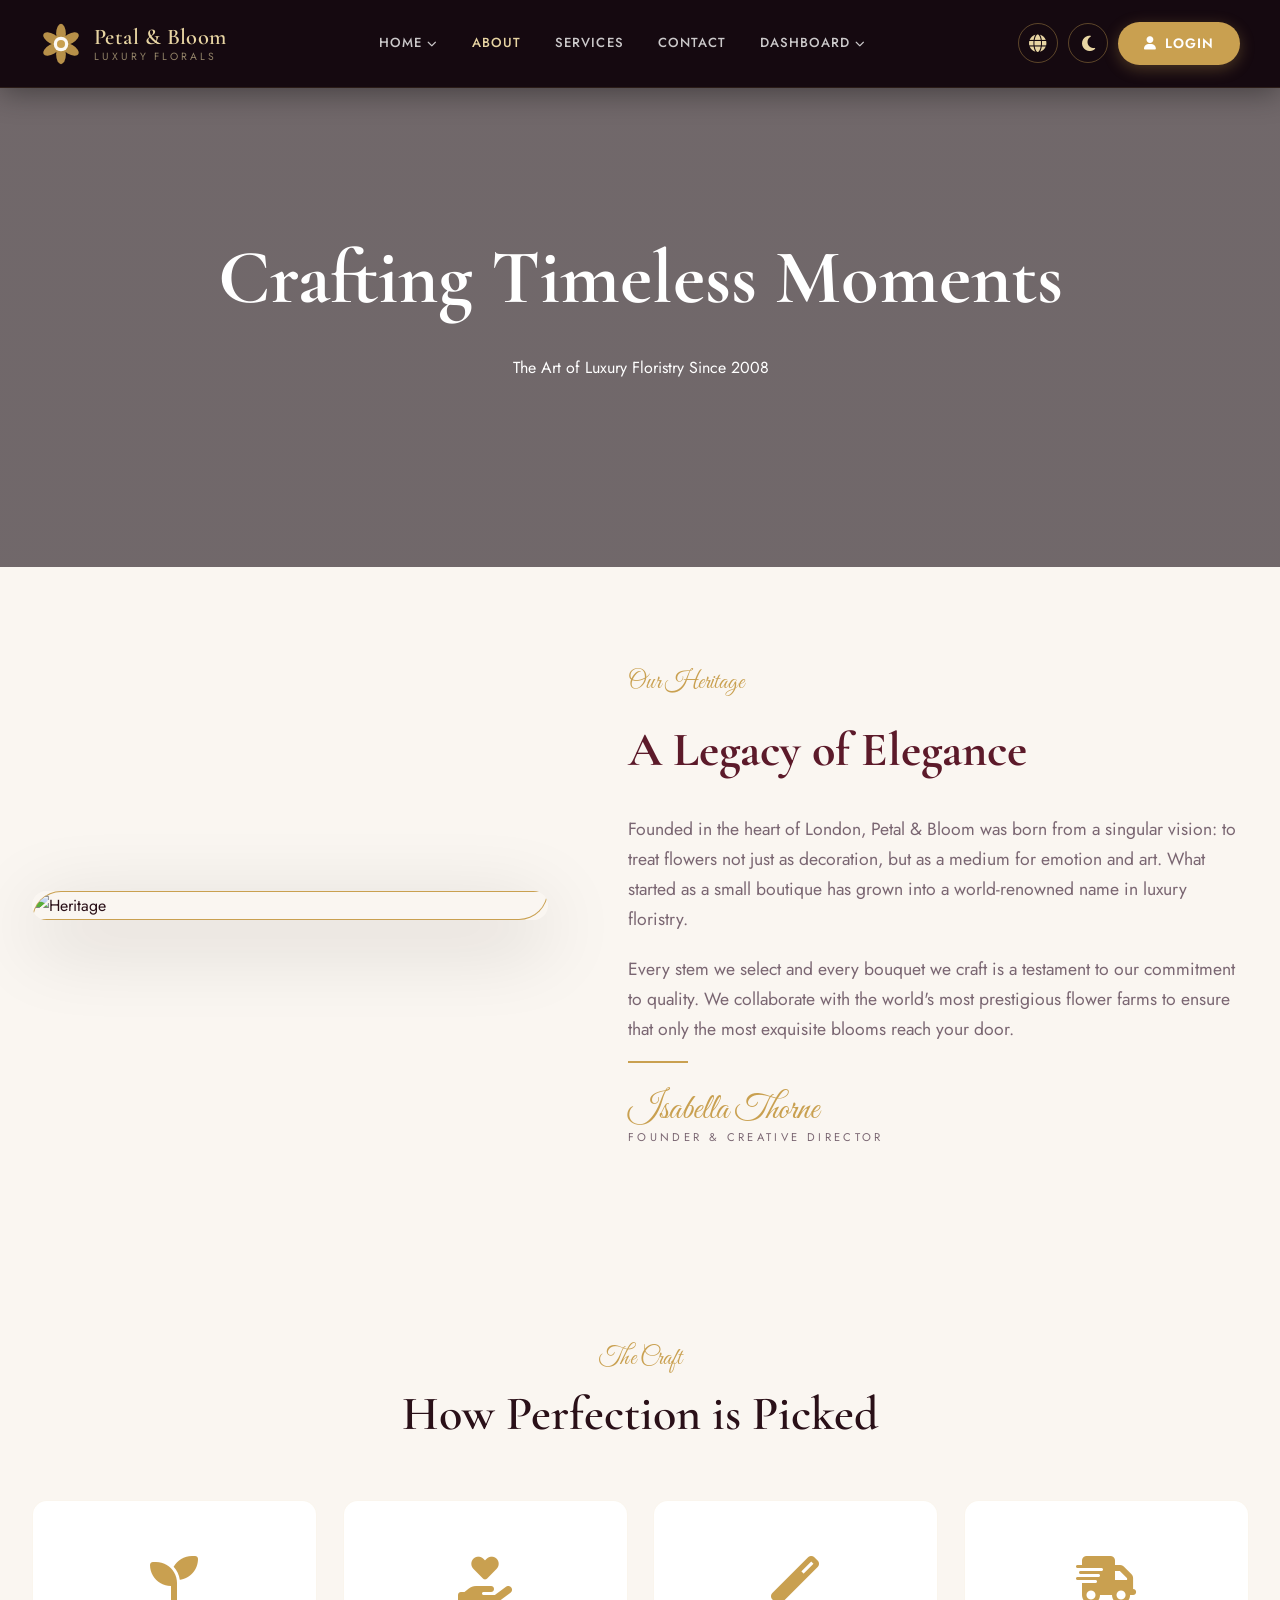
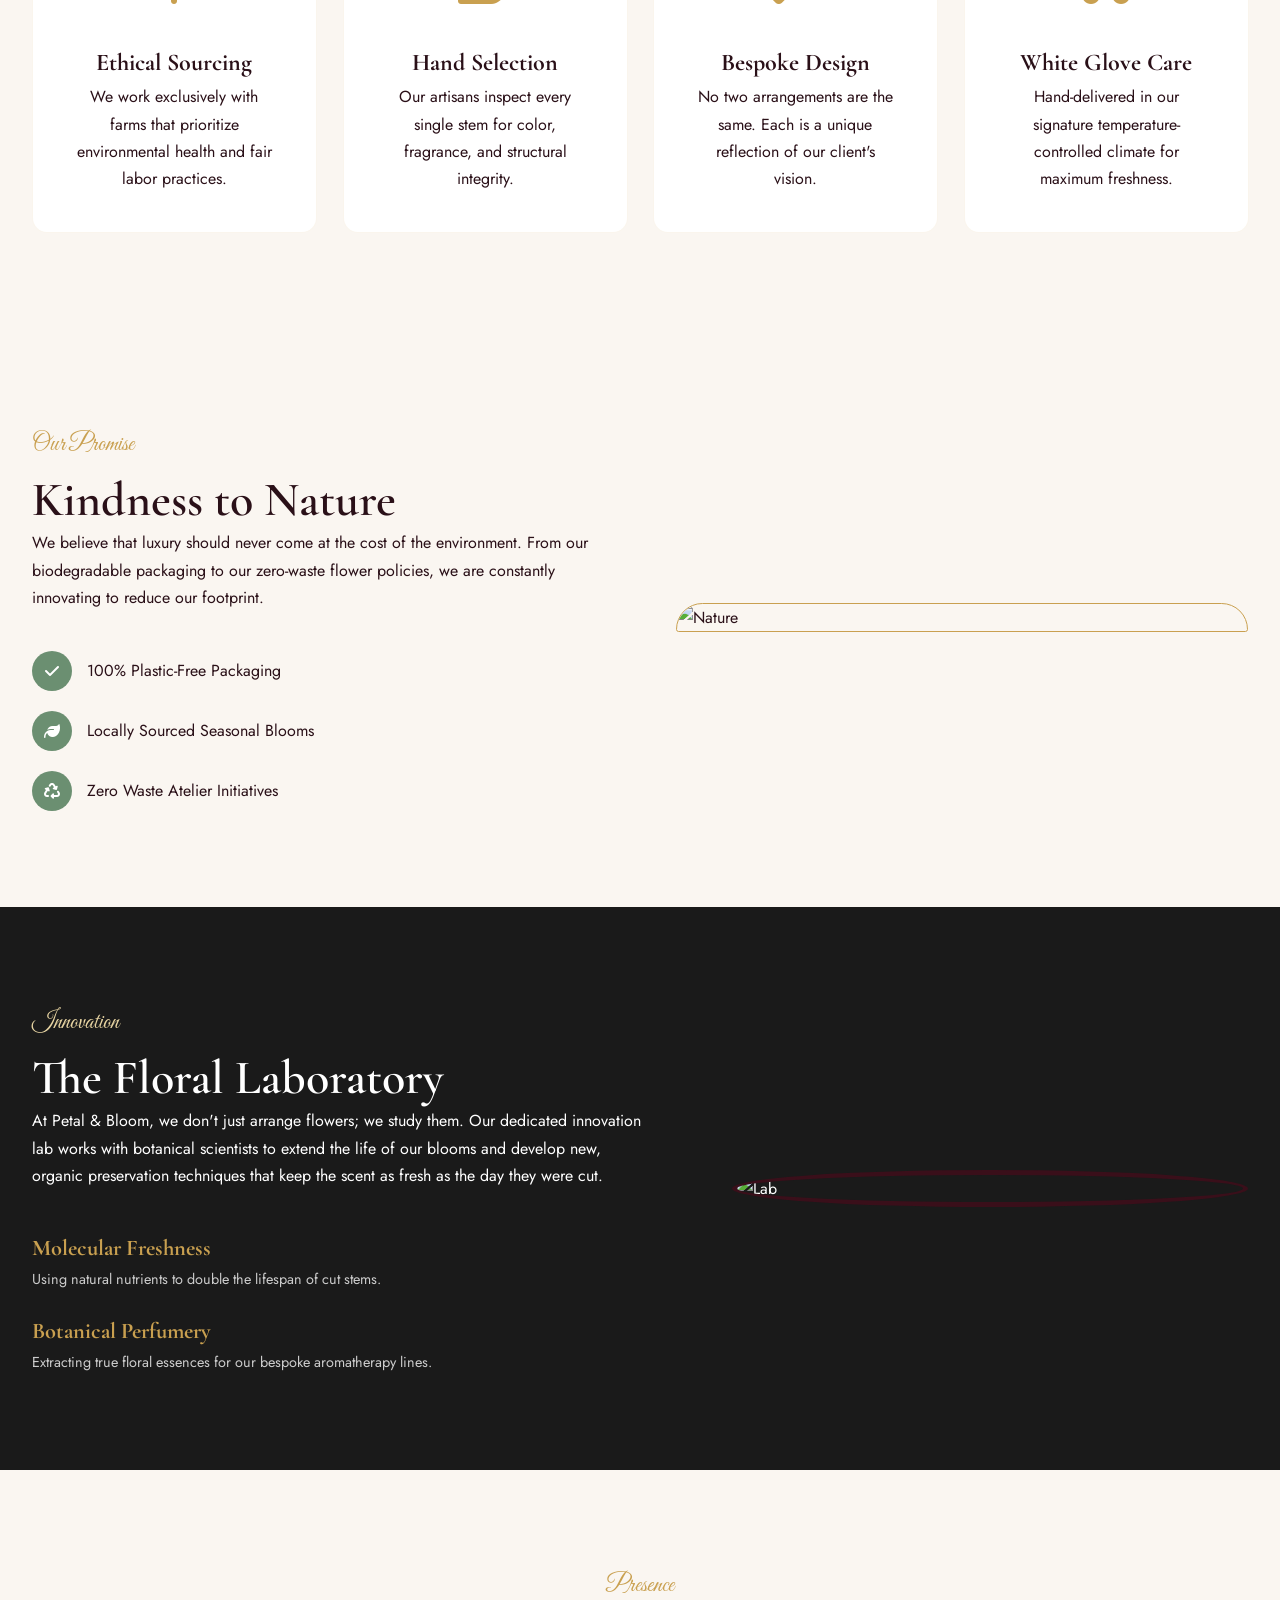
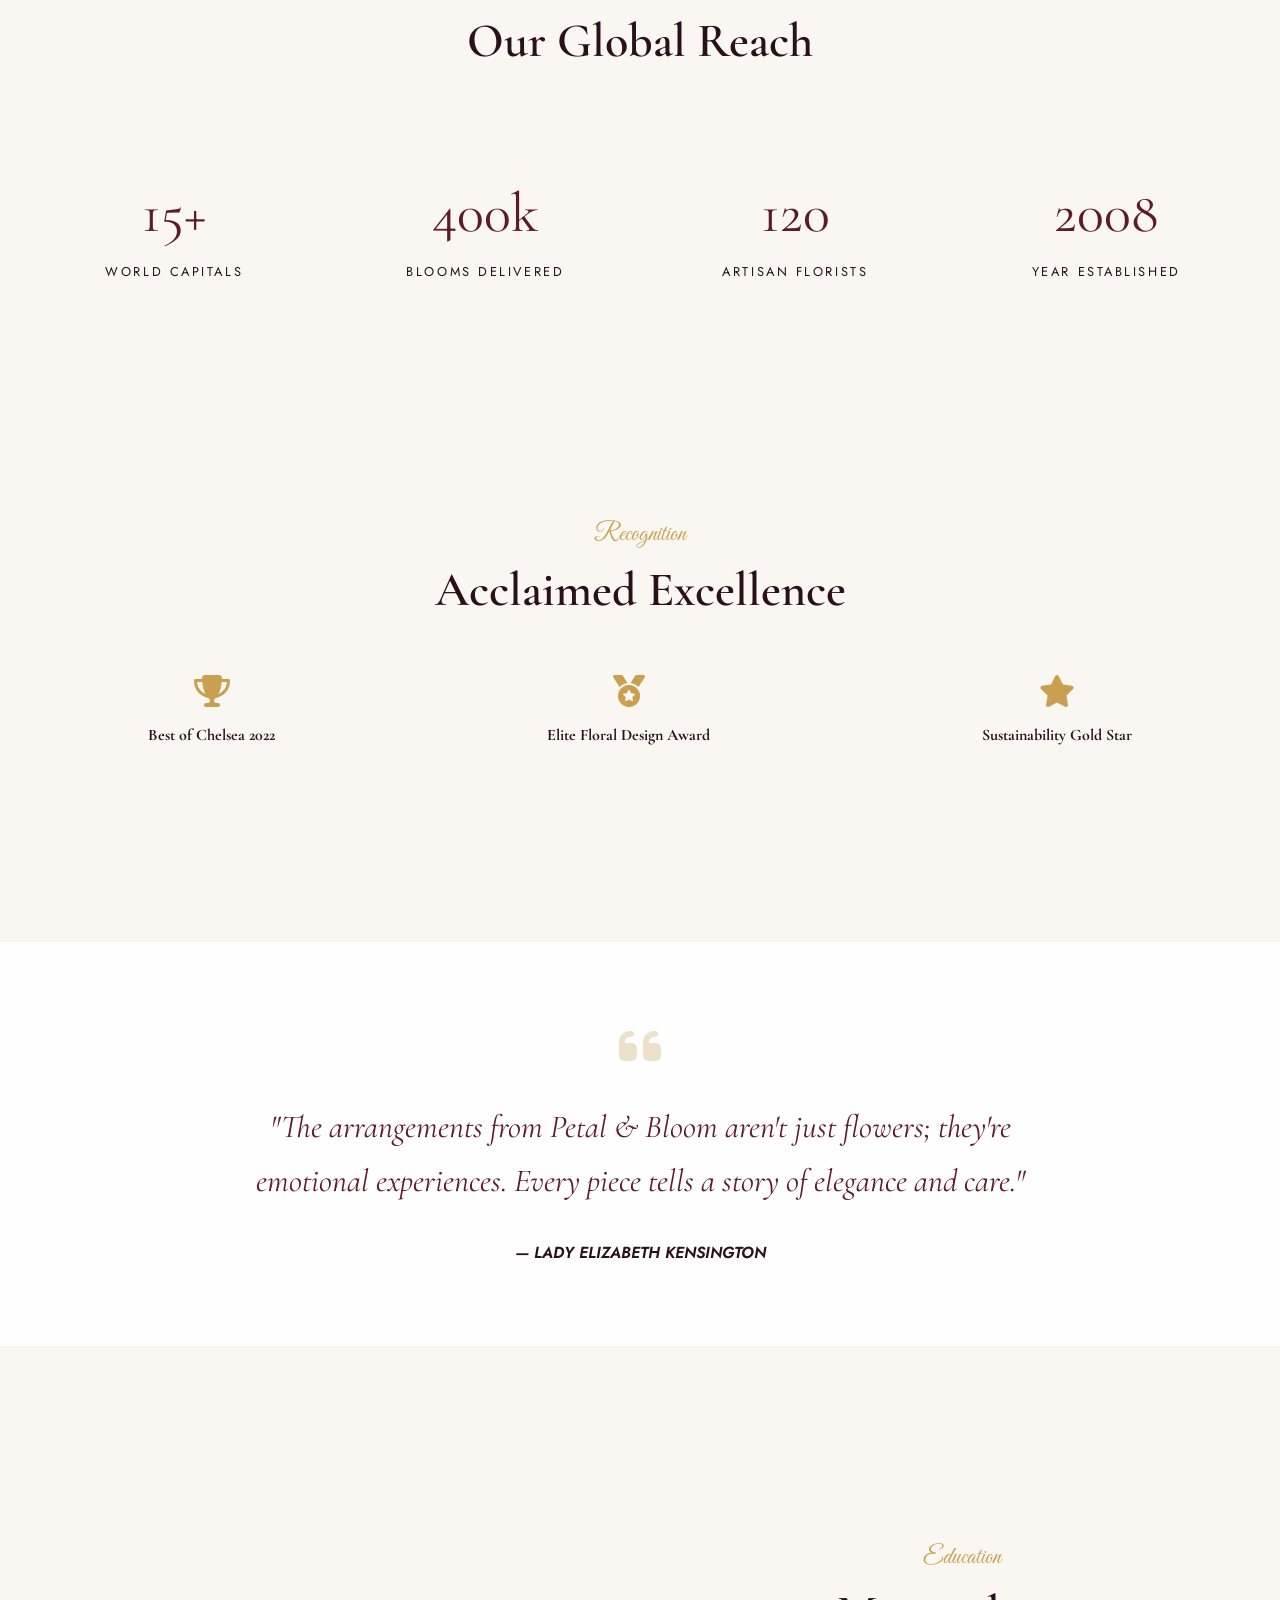
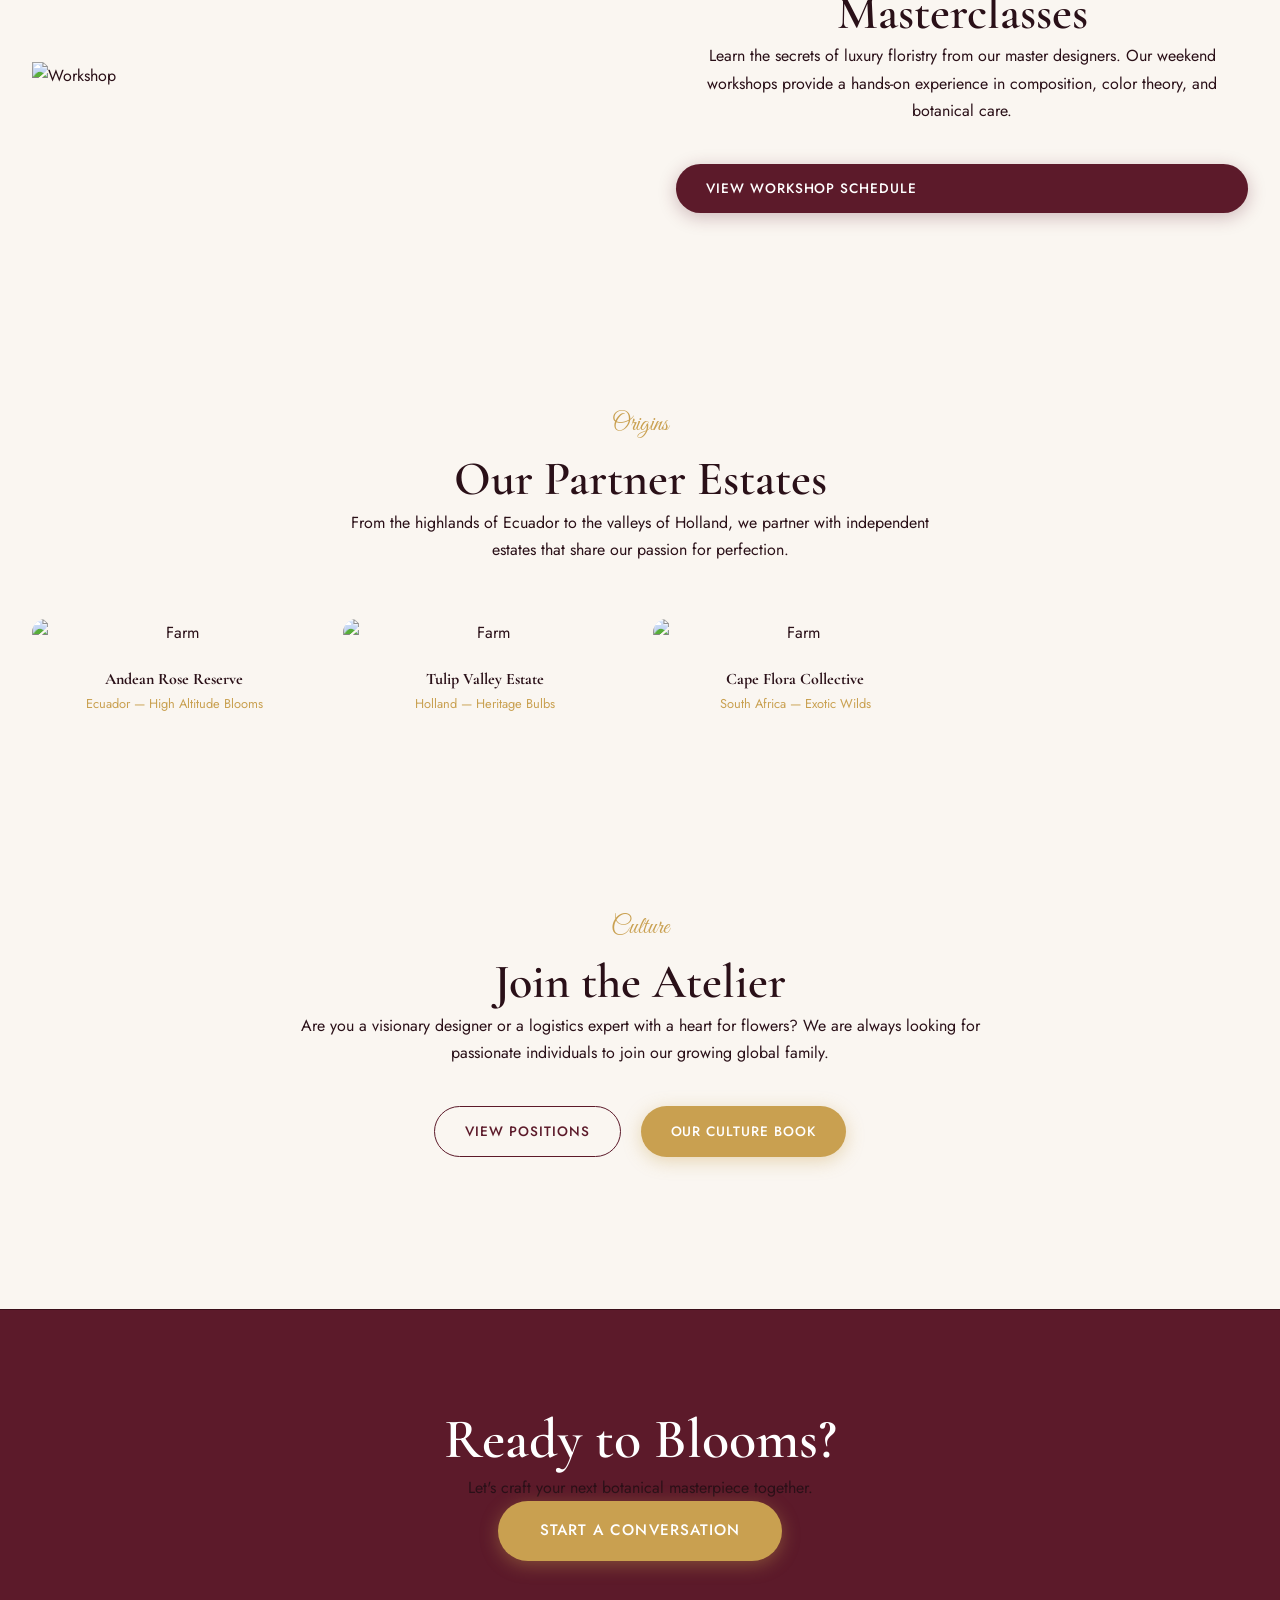
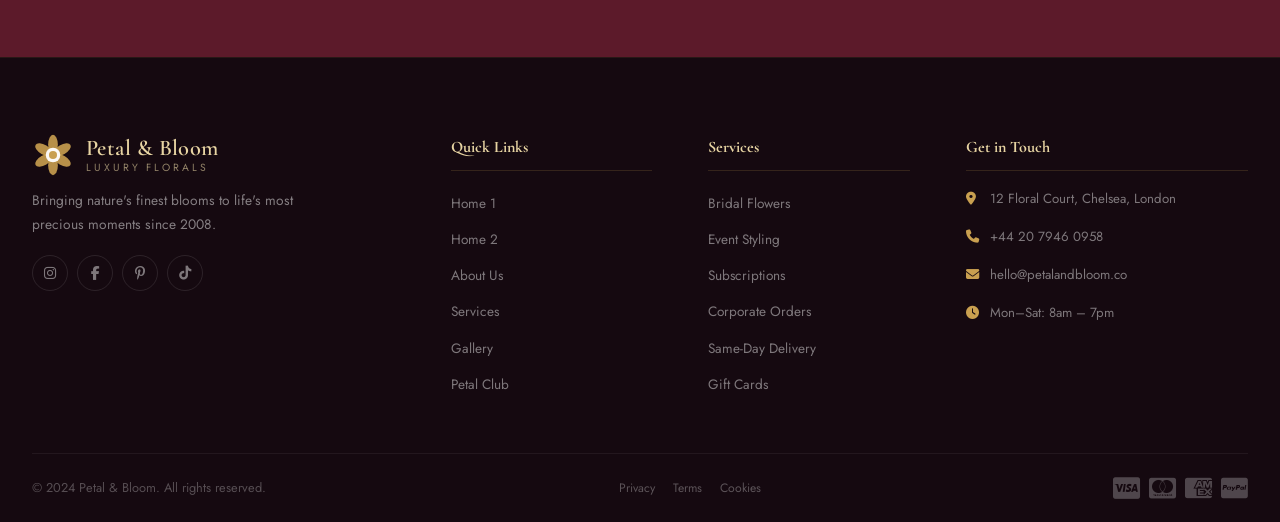
==== commit c630b808: "Finalized dark mode consistency, dashboard theme synchronization, and UI cleanup" ====
--- a/about.html
+++ b/about.html
@@ -14,6 +14,7 @@
         rel="stylesheet" />
     <link rel="stylesheet" href="https://cdnjs.cloudflare.com/ajax/libs/font-awesome/6.5.0/css/all.min.css" />
     <link rel="stylesheet" href="css/style.css" />
+    <link rel="stylesheet" href="css/rtl-fixes.css" />
     <link rel="icon" type="image/svg+xml" href="favicon.svg" />
     <style>
         /* About Page Specific Styles */
@@ -80,12 +81,11 @@
             color: var(--g);
             margin-bottom: 20px;
         }
+
     </style>
 </head>
 
 <body>
-
-    <!-- HEADER (Shared) -->
     <header class="header" id="header">
         <div class="hdr-wrap">
             <a href="index.html" class="logo">
@@ -105,8 +105,8 @@
             <nav class="nav" id="mainNav">
                 <ul class="nl">
                     <li class="ni has-drop"><a href="#" class="nl-a">Home <i class="fas fa-chevron-down"></i></a>
-                        <div class="drop"><a href="index.html" class="di">Home 1</a><a href="home2.html" class="di">Home
-                                2</a></div>
+                        <div class="drop"><a href="index.html" class="di">Home 1</a><a href="home2.html"
+                                class="di">Home 2</a></div>
                     </li>
                     <li class="ni"><a href="about.html" class="nl-a active">About</a></li>
                     <li class="ni"><a href="services.html" class="nl-a">Services</a></li>
@@ -114,23 +114,28 @@
                     <li class="ni has-drop"><a href="#" class="nl-a">Dashboard <i class="fas fa-chevron-down"></i></a>
                         <div class="drop"><a href="user-dashboard.html" class="di"><i class="fas fa-user-circle"></i>
                                 User Dashboard</a><a href="admin-dashboard.html" class="di"><i
-                                    class="fas fa-shield-halved"></i> Admin Dashboard</a></div>
+                                     class="fas fa-shield-halved"></i> Admin Dashboard</a></div>
                     </li>
+                    <li class="ni ni-login-mobile"><a href="login.html" class="nl-a"><i class="fas fa-user"></i>
+                            Login</a></li>
                 </ul>
             </nav>
             <div class="hdr-right">
                 <button class="btn-globe" id="dirToggle" title="Toggle LTR/RTL"><i class="fas fa-globe"></i></button>
+                <button class="btn-theme" id="themeToggle" title="Toggle Light/Dark Mode"><i class="fas fa-moon"></i><i
+                        class="fas fa-sun"></i></button>
                 <a href="login.html" class="btn-login"><i class="fas fa-user"></i><span>Login</span></a>
-                <button class="hamburger" id="hamburger"><span></span><span></span><span></span></button>
+                <button class="hamburger" id="hamburger"
+                    aria-label="Menu"><span></span><span></span><span></span></button>
             </div>
         </div>
-    </header>
+    </header>r>
 
     <main>
         <!-- PAGE HERO -->
         <section class="about-hero">
             <div class="about-header-txt">
-                <span class="breadcrumbs">Home / Our Story</span>
+
                 <h1 class="ani-up">Crafting Timeless Moments</h1>
                 <p class="ani-up d1">The Art of Luxury Floristry Since 2008</p>
             </div>
@@ -468,8 +473,8 @@
                         <li><a href="home2.html">Home 2</a></li>
                         <li><a href="about.html">About Us</a></li>
                         <li><a href="services.html">Services</a></li>
-                        <li><a href="#">Gallery</a></li>
-                        <li><a href="#">Petal Club</a></li>
+                        <li><a href="#gallery">Gallery</a></li>
+                        <li><a href="#loyalty">Petal Club</a></li>
                     </ul>
                 </div>
                 <div class="ft-col">
@@ -489,11 +494,15 @@
                         <li><i class="fas fa-map-marker-alt"></i>12 Floral Court, Chelsea, London</li>
                         <li><i class="fas fa-phone"></i>+44 20 7946 0958</li>
                         <li><i class="fas fa-envelope"></i>hello@petalandbloom.co</li>
+                        <li><i class="fas fa-clock"></i>Mon–Sat: 8am – 7pm</li>
                     </ul>
                 </div>
             </div>
             <div class="ft-btm">
                 <p>&copy; 2024 Petal &amp; Bloom. All rights reserved.</p>
+                <div class="ft-links"><a href="#">Privacy</a><a href="#">Terms</a><a href="#">Cookies</a></div>
+                <div class="pay-ico"><i class="fab fa-cc-visa"></i><i class="fab fa-cc-mastercard"></i><i
+                        class="fab fa-cc-amex"></i><i class="fab fa-cc-paypal"></i></div>
             </div>
         </div>
     </footer>
--- a/css/style.css
+++ b/css/style.css
@@ -11,16 +11,41 @@
    --cr: #FAF6F1;
    --iv: #F5EEE6;
    --bg: #FAF6F1;
-   --dark: #150910;
    --tx: #2A1018;
    --txm: #7A6672;
    --txl: #FAF6F1;
+   --card-bg: #ffffff;
+   --card-sh: 0 8px 40px rgba(21, 9, 16, .08);
+   --border: rgba(21, 9, 16, 0.08);
    --ff: 'Cormorant Garamond', serif;
    --fs: 'Great Vibes', cursive;
    --fb: 'Jost', sans-serif;
    --sh: 0 8px 40px rgba(21, 9, 16, .13);
    --shl: 0 20px 80px rgba(21, 9, 16, .2);
-   --hh: 88px
+   --hh: 88px;
+   --transition: all 0.4s cubic-bezier(0.4, 0, 0.2, 1);
+   --fixed-dark: #150910;
+}
+
+body.dark-theme {
+   --bg: #150910;
+   --cr: #1c0d16;
+   --iv: #1c0d16;
+   --dark: #1c0d16;
+   --tx: #FAF6F1;
+   --txm: #a4919d;
+   --card-bg: #22111b;
+   --card-sh: 0 10px 40px rgba(0, 0, 0, 0.4);
+   --border: rgba(201, 160, 80, 0.15);
+   --sh: 0 8px 40px rgba(0, 0, 0, .5);
+   --shl: 0 20px 80px rgba(0, 0, 0, .7);
+
+   /* Home 2 Variable Overrides for Dark Mode */
+   --h2-bg: #150910;
+   --h2-bg-alt: #1c0d16;
+   --h2-text: #FAF6F1;
+   --h2-text-light: #a4919d;
+   --h2-border: rgba(201, 160, 80, 0.15);
 }
 
 *,
@@ -40,7 +65,8 @@
    background: var(--bg);
    color: var(--tx);
    overflow-x: hidden;
-   line-height: 1.7
+   line-height: 1.7;
+   transition: background-color 0.4s, color 0.4s;
 }
 
 img {
@@ -389,7 +415,7 @@
    position: fixed;
    inset: 0;
    z-index: 9999;
-   background: var(--dark);
+   background: var(--fixed-dark);
    display: flex;
    align-items: center;
    justify-content: center;
@@ -502,8 +528,9 @@
    right: 0;
    z-index: 1000;
    height: var(--hh);
-   background: var(--dark);
+   background: var(--fixed-dark);
    /* Permanently Dark for Premium Look */
+   color: #fff;
    border-bottom: 1px solid rgba(201, 160, 80, 0.12);
    box-shadow: 0 4px 30px rgba(0, 0, 0, 0.4);
    transition: all .4s
@@ -682,6 +709,39 @@
    font-size: 1.1rem;
 }
 
+.btn-theme {
+   display: flex;
+   align-items: center;
+   justify-content: center;
+   width: 40px;
+   height: 40px;
+   border-radius: 50%;
+   border: 1.5px solid rgba(201, 160, 80, 0.4);
+   color: var(--gl);
+   background: transparent;
+   transition: all 0.35s cubic-bezier(0.4, 0, 0.2, 1);
+   cursor: pointer;
+}
+
+.btn-theme:hover {
+   background: var(--g);
+   color: #fff;
+   border-color: var(--g);
+   transform: scale(1.1);
+}
+
+.btn-theme i {
+   font-size: 1.1rem;
+}
+
+body.dark-theme .btn-theme .fa-moon {
+   display: none;
+}
+
+body:not(.dark-theme) .btn-theme .fa-sun {
+   display: none;
+}
+
 .btn-login {
    display: flex;
    align-items: center;
@@ -2576,7 +2636,8 @@
 
 /* ── FOOTER ── */
 .footer {
-   background: var(--dark);
+   background: var(--fixed-dark);
+   color: #fff;
    padding: 76px 0 0;
    border-top: 1px solid rgba(201, 160, 80, .1)
 }
@@ -3922,7 +3983,7 @@
 
 /* 15. CTA Footer */
 .h2-footer {
-   background: var(--h2-text);
+   background: var(--fixed-dark);
    color: #fff;
    padding: 100px 0 0 0;
    text-align: center;
@@ -4006,4 +4067,252 @@
    transition-delay: 0s
 }
 
-/* RTL Fixes - see rtl-fixes.css for complete RTL/responsive rules */+/* RTL Fixes - see rtl-fixes.css for complete RTL/responsive rules */
+
+/* ── GLOBAL DARK THEME OVERRIDES ── */
+body.dark-theme .story-txt h2,
+body.dark-theme .heritage-content h2,
+body.dark-theme .vision-txt h2,
+body.dark-theme .section-title,
+body.dark-theme .h2-title,
+body.dark-theme .st,
+body.dark-theme .st.light {
+   color: #fff !important;
+}
+
+body.dark-theme .h2-eyebrow,
+body.dark-theme .eye {
+   color: var(--gl) !important;
+}
+
+body.dark-theme .j-card h4,
+body.dark-theme .t-card h5,
+body.dark-theme .p-step h4,
+body.dark-theme .h-item h4,
+body.dark-theme .acc-txt h3,
+body.dark-theme .faq-txt,
+body.dark-theme .h2-faq summary {
+   color: #fff !important;
+}
+
+body.dark-theme .t-card,
+body.dark-theme .scard,
+body.dark-theme .occ-card,
+body.dark-theme .ss,
+body.dark-theme .j-card,
+body.dark-theme .h-item,
+body.dark-theme .process-step,
+body.dark-theme .p-step,
+body.dark-theme .stat-card,
+body.dark-theme .service-item,
+body.dark-theme .faq-item,
+body.dark-theme .kpi-card,
+body.dark-theme .data-panel,
+body.dark-theme .chart-card,
+body.dark-theme .setting-item {
+   background: var(--card-bg) !important;
+   color: var(--tx) !important;
+   border: 1px solid var(--border) !important;
+   box-shadow: var(--card-sh) !important;
+}
+
+body.dark-theme .ab {
+   background: var(--iv);
+   color: var(--tx);
+}
+
+body.dark-theme .ab:hover {
+   background: var(--p);
+   color: #fff;
+}
+
+body.dark-theme .bg-cream,
+body.dark-theme .bg-light,
+body.dark-theme .h2-bg-white {
+   background: var(--cr) !important;
+}
+
+body.dark-theme .btn-outline {
+   border-color: var(--gl);
+   color: var(--gl);
+}
+
+body.dark-theme .btn-outline:hover {
+   background: var(--gl);
+   color: var(--dark);
+}
+
+body.dark-theme .tbl-admin th {
+    background: #25121e !important;
+    color: var(--g) !important;
+}
+
+body.dark-theme .tbl-admin td {
+    background: var(--card-bg) !important;
+    color: var(--tx) !important;
+    border-bottom: 1px solid var(--border) !important;
+}
+
+body.dark-theme .admin-meta {
+    background: var(--card-bg) !important;
+    border-bottom: 1px solid var(--border) !important;
+}
+
+/* Home 2 Hero Contrast */
+body.dark-theme .hero2 {
+   background: linear-gradient(135deg, #25121e 0%, #150910 100%) !important;
+}
+
+body.dark-theme .hero2 h1 {
+   color: #fff !important;
+}
+
+body.dark-theme .hero2 p {
+   color: var(--txm) !important;
+}
+
+body.dark-theme .form-control {
+   background: transparent !important;
+   color: #fff !important;
+   border-bottom-color: rgba(255, 255, 255, 0.2) !important;
+}
+
+body.dark-theme .form-control:focus {
+   border-bottom-color: var(--gl) !important;
+}
+
+/* Authentication & Dashboard Dark Mode */
+body.dark-theme .panel-right,
+body.dark-theme .auth-card {
+    background: #1c0d16 !important;
+    color: #fff !important;
+}
+
+body.dark-theme .auth-title,
+body.dark-theme .form-label {
+    color: #fff !important;
+}
+
+body.dark-theme .auth-subtitle,
+body.dark-theme .switch-link,
+body.dark-theme .check-label {
+    color: rgba(255, 255, 255, 0.7) !important;
+}
+
+body.dark-theme .form-input,
+body.dark-theme .btn-social {
+    background: #25121e !important;
+    border-color: rgba(255, 255, 255, 0.1) !important;
+    color: #fff !important;
+}
+
+body.dark-theme .btn-globe-auth,
+body.dark-theme .btn-theme-auth {
+    color: var(--gl) !important;
+    border-color: rgba(201, 160, 80, 0.6) !important;
+    background: rgba(255, 255, 255, 0.05) !important;
+}
+
+/* Home 2 Component Visibility Fixes */
+body.dark-theme.h2-page .h2-btn {
+   background: var(--g) !important;
+   color: #fff !important;
+   border-color: var(--g) !important;
+}
+
+body.dark-theme.h2-page .h2-btn:hover {
+   background: transparent !important;
+   color: var(--g) !important;
+}
+
+body.dark-theme.h2-page .h2-marquee {
+   background: var(--fixed-dark) !important;
+   color: var(--gl) !important;
+   border-color: var(--g) !important;
+}
+
+body.dark-theme.h2-page .h2-bg-dark {
+   background: var(--fixed-dark) !important;
+}
+
+body.dark-theme.h2-page .parallax-w::before {
+   background: rgba(21, 9, 16, 0.7) !important;
+}
+
+body.dark-theme.h2-page .h2-footer {
+   background: var(--fixed-dark) !important;
+}
+
+/* Dashboard specific vars and overrides */
+body.dark-theme {
+    --admin-bg: #150910;
+    --dash-bg: #150910;
+    --forest: #FAF6F1;
+}
+
+body.dark-theme .dash-card,
+body.dark-theme .dash-panel,
+body.dark-theme .data-card,
+body.dark-theme .order-item,
+body.dark-theme .wish-item,
+body.dark-theme .sub-card,
+body.dark-theme .prof-card,
+body.dark-theme .tbl-admin td {
+    background: #1c0d16 !important;
+    color: #fff !important;
+    border: 1px solid var(--border) !important;
+}
+
+body.dark-theme .user-meta,
+body.dark-theme .admin-meta {
+    background: #1c0d16 !important;
+    border-bottom: 1px solid var(--border) !important;
+    color: #fff !important;
+}
+
+body.dark-theme .user-name {
+    color: #fff !important;
+}
+
+/* ── MOBILE LOGIN REFINEMENT ── */
+.ni-login-mobile {
+   display: none;
+}
+
+@media (max-width: 991px) {
+   .btn-login {
+      display: none !important;
+   }
+
+   .ni-login-mobile {
+      display: block !important;
+      border-top: 1px solid rgba(255, 255, 255, 0.08);
+      margin-top: 20px;
+      padding: 25px 0 15px;
+      text-align: center;
+   }
+
+   .ni-login-mobile .nl-a {
+      display: inline-flex !important;
+      background: var(--g);
+      color: #fff !important;
+      padding: 14px 45px !important;
+      border-radius: 50px !important;
+      font-weight: 600;
+      text-transform: uppercase;
+      letter-spacing: 0.15em;
+      font-size: 0.9rem !important;
+      box-shadow: 0 6px 20px rgba(201, 160, 80, 0.3);
+      justify-content: center;
+      transition: all 0.3s;
+   }
+
+   .ni-login-mobile .nl-a:active {
+      transform: scale(0.95);
+      background: #b89248;
+   }
+
+   .ni-login-mobile .nl-a i {
+      margin-right: 8px;
+   }
+}
--- a/css/rtl-fixes.css
+++ b/css/rtl-fixes.css
@@ -0,0 +1,378 @@
+/* ══════════════════════════════════════════════
+   RTL Fixes & Layout Corrections
+   ══════════════════════════════════════════════ */
+
+/* ── Global Scroll Lock ── */
+html,
+body {
+    overflow-x: hidden;
+    width: 100%;
+    max-width: 100vw;
+    position: relative;
+}
+
+* {
+    box-sizing: border-box;
+}
+
+/* ── RTL Specific Fixes ── */
+html[dir="rtl"] .hero-side-text {
+    right: auto;
+    left: 24px;
+}
+
+html[dir="rtl"] .hero-scroll-ind {
+    left: auto;
+    right: 50%;
+    transform: translateX(50%);
+}
+
+html[dir="rtl"] .mq-inner {
+    animation-direction: reverse;
+}
+
+html[dir="rtl"] .drop {
+    left: auto;
+    right: 50%;
+    transform: translateX(50%) translateY(8px);
+}
+
+html[dir="rtl"] .ni.has-drop:hover .drop {
+    transform: translateX(50%) translateY(0);
+}
+
+html[dir="rtl"] .nl-in {
+    border-radius: 0 50px 50px 0;
+}
+
+html[dir="rtl"] .nl-form .btn {
+    border-radius: 50px 0 0 50px;
+}
+
+html[dir="rtl"] .story-badge {
+    right: auto;
+    left: -18px;
+}
+
+html[dir="rtl"] .story-award {
+    left: auto;
+    right: -20px;
+}
+
+html[dir="rtl"] .con {
+    margin-right: auto;
+    margin-left: auto;
+}
+
+/* ── Desktop Navigation (769px+) ── */
+@media (min-width: 769px) {
+
+    /* Hide hamburger & custom nav on desktop */
+    .hamburger,
+    .custom-hamburger,
+    .menu-toggle,
+    .mobile-menu,
+    .custom-nav {
+        display: none !important;
+    }
+
+    /* Ensure desktop nav is visible and properly centered */
+    .nav {
+        display: flex !important;
+        position: static !important;
+        background: transparent !important;
+        width: auto !important;
+        max-width: none !important;
+        height: auto !important;
+        max-height: none !important;
+        padding: 0 !important;
+        margin: 0 !important;
+        border-radius: 0 !important;
+        backdrop-filter: none !important;
+        overflow: visible !important;
+        opacity: 1 !important;
+        visibility: visible !important;
+        transform: none !important;
+        flex: 1;
+        align-items: center;
+        justify-content: center;
+        z-index: auto;
+    }
+
+    .nav .nl {
+        display: flex !important;
+        flex-direction: row !important;
+        gap: 4px !important;
+        align-items: center !important;
+    }
+
+    .nav .nl-a {
+        font-size: .82rem !important;
+        padding: 8px 15px !important;
+        display: flex !important;
+    }
+
+    /* Dropdown on desktop: hover-based */
+    .nav .drop {
+        position: absolute !important;
+        opacity: 0 !important;
+        visibility: hidden !important;
+        transform: translateX(-50%) translateY(8px) !important;
+        background: rgba(21, 9, 16, .96) !important;
+        backdrop-filter: blur(20px) !important;
+        border: 1px solid rgba(201, 160, 80, .18) !important;
+        border-radius: 12px !important;
+        padding: 8px !important;
+        min-width: 190px !important;
+        max-height: none !important;
+        overflow: visible !important;
+        left: 50% !important;
+        top: calc(100% + 10px) !important;
+        margin: 0 !important;
+    }
+
+    .nav .ni.has-drop:hover .drop {
+        opacity: 1 !important;
+        visibility: visible !important;
+        transform: translateX(-50%) translateY(0) !important;
+    }
+
+    html[dir="rtl"] .nav .drop {
+        left: auto !important;
+        right: 50% !important;
+        transform: translateX(50%) translateY(8px) !important;
+    }
+
+    html[dir="rtl"] .nav .ni.has-drop:hover .drop {
+        transform: translateX(50%) translateY(0) !important;
+    }
+
+    .hdr-wrap {
+        padding: 0 40px;
+    }
+}
+
+/* ── Mobile Navigation (768px and below) ── */
+@media (max-width: 768px) {
+
+    /* Hide custom-nav entirely on mobile, use original nav */
+    .custom-hamburger,
+    .custom-nav {
+        display: none !important;
+    }
+
+    /* Show hamburger toggle */
+    .hamburger {
+        display: flex !important;
+        flex-direction: column;
+        gap: 5px;
+        padding: 7px;
+        cursor: pointer;
+        background: transparent;
+        border: none;
+        z-index: 1001;
+    }
+
+    .hamburger span {
+        display: block;
+        width: 23px;
+        height: 2px;
+        background: var(--gl, #E8D5A3);
+        border-radius: 2px;
+        transition: all .3s;
+    }
+
+    .hamburger.open span:nth-child(1) {
+        transform: translateY(7px) rotate(45deg);
+    }
+
+    .hamburger.open span:nth-child(2) {
+        opacity: 0;
+    }
+
+    .hamburger.open span:nth-child(3) {
+        transform: translateY(-7px) rotate(-45deg);
+    }
+
+    /* Mobile nav overlay */
+    .nav {
+        display: none !important;
+        position: fixed !important;
+        top: 0 !important;
+        left: 0 !important;
+        right: 0 !important;
+        bottom: 0 !important;
+        background: rgba(21, 9, 16, .97) !important;
+        backdrop-filter: blur(20px) !important;
+        flex-direction: column !important;
+        align-items: center !important;
+        justify-content: center !important;
+        z-index: 998 !important;
+        transform: none !important;
+        width: 100% !important;
+        max-width: 100% !important;
+        height: 100% !important;
+        max-height: 100% !important;
+        padding: 20px !important;
+        margin: 0 !important;
+        border-radius: 0 !important;
+        overflow-y: auto !important;
+    }
+
+    .nav.open {
+        display: flex !important;
+    }
+
+    .nav .nl {
+        flex-direction: column !important;
+        gap: 6px !important;
+        text-align: center !important;
+        align-items: center !important;
+    }
+
+    .nav .nl-a {
+        font-size: 1.08rem !important;
+        padding: 11px 22px !important;
+        text-align: center !important;
+        display: flex !important;
+        align-items: center !important;
+        justify-content: center !important;
+    }
+
+    .nav .nl-a i {
+        font-size: 0.7rem !important;
+        transition: transform 0.3s ease !important;
+    }
+
+    .nav .ni.has-drop.open .nl-a i {
+        transform: rotate(180deg) !important;
+    }
+
+    /* Mobile dropdowns: click-based */
+    .nav .drop {
+        position: static !important;
+        transform: none !important;
+        opacity: 0 !important;
+        visibility: hidden !important;
+        background: rgba(255, 255, 255, 0.08) !important;
+        border: 1px solid rgba(201, 160, 80, 0.3) !important;
+        border-radius: 6px !important;
+        padding: 8px 0 !important;
+        margin: 8px 20px 0 20px !important;
+        max-height: 0 !important;
+        overflow: hidden !important;
+        transition: all 0.3s ease !important;
+        left: auto !important;
+        right: auto !important;
+        min-width: auto !important;
+        backdrop-filter: none !important;
+    }
+
+    .nav .ni.has-drop.open .drop {
+        opacity: 1 !important;
+        visibility: visible !important;
+        max-height: 200px !important;
+    }
+
+    /* Also disable hover-based dropdown on mobile */
+    .nav .ni.has-drop:hover .drop {
+        opacity: 0 !important;
+        visibility: hidden !important;
+    }
+
+    .nav .ni.has-drop.open:hover .drop {
+        opacity: 1 !important;
+        visibility: visible !important;
+    }
+
+    /* Mobile header */
+    .hdr-wrap {
+        padding: 0 18px !important;
+        justify-content: space-between;
+    }
+
+    .hdr-right {
+        display: flex !important;
+        align-items: center !important;
+        gap: 10px !important;
+    }
+
+    .btn-login span {
+        display: none;
+    }
+
+    .hero-body {
+        padding: 0 16px;
+    }
+
+    .con {
+        padding: 0 16px;
+    }
+}
+
+/* ── Home2 RTL/LTR width fixes ── */
+html[dir="rtl"] .h2-hero,
+html[dir="rtl"] .h2-bg-dark,
+html[dir="rtl"] .h2-sec {
+    width: 100%;
+    max-width: 100vw;
+    box-sizing: border-box;
+}
+
+@media (max-width: 900px) {
+    .h2-hero {
+        grid-template-columns: 1fr !important;
+        height: auto !important;
+    }
+
+    .h2-hero-img {
+        height: 50vh !important;
+    }
+
+    .h2-hero-txt {
+        padding: 60px 20px !important;
+        text-align: center;
+    }
+
+    .h2-hero-txt h1 {
+        font-size: 3.5rem !important;
+    }
+}
+
+@media (max-width: 768px) {
+    .services-grid {
+        grid-template-columns: 1fr !important;
+    }
+
+    .service-item {
+        flex-direction: column !important;
+    }
+
+    .service-img {
+        height: 350px !important;
+    }
+
+    .h2-sec {
+        padding: 80px 0 !important;
+    }
+
+    .parallax-w {
+        height: 40vh !important;
+    }
+}
+
+@media (max-width: 480px) {
+    .h2-v-marquee {
+        display: none;
+    }
+
+    .bento-grid {
+        grid-template-columns: 1fr !important;
+        grid-auto-rows: 200px !important;
+    }
+
+    .bento-1 {
+        grid-column: span 1 !important;
+        grid-row: span 1 !important;
+    }
+}
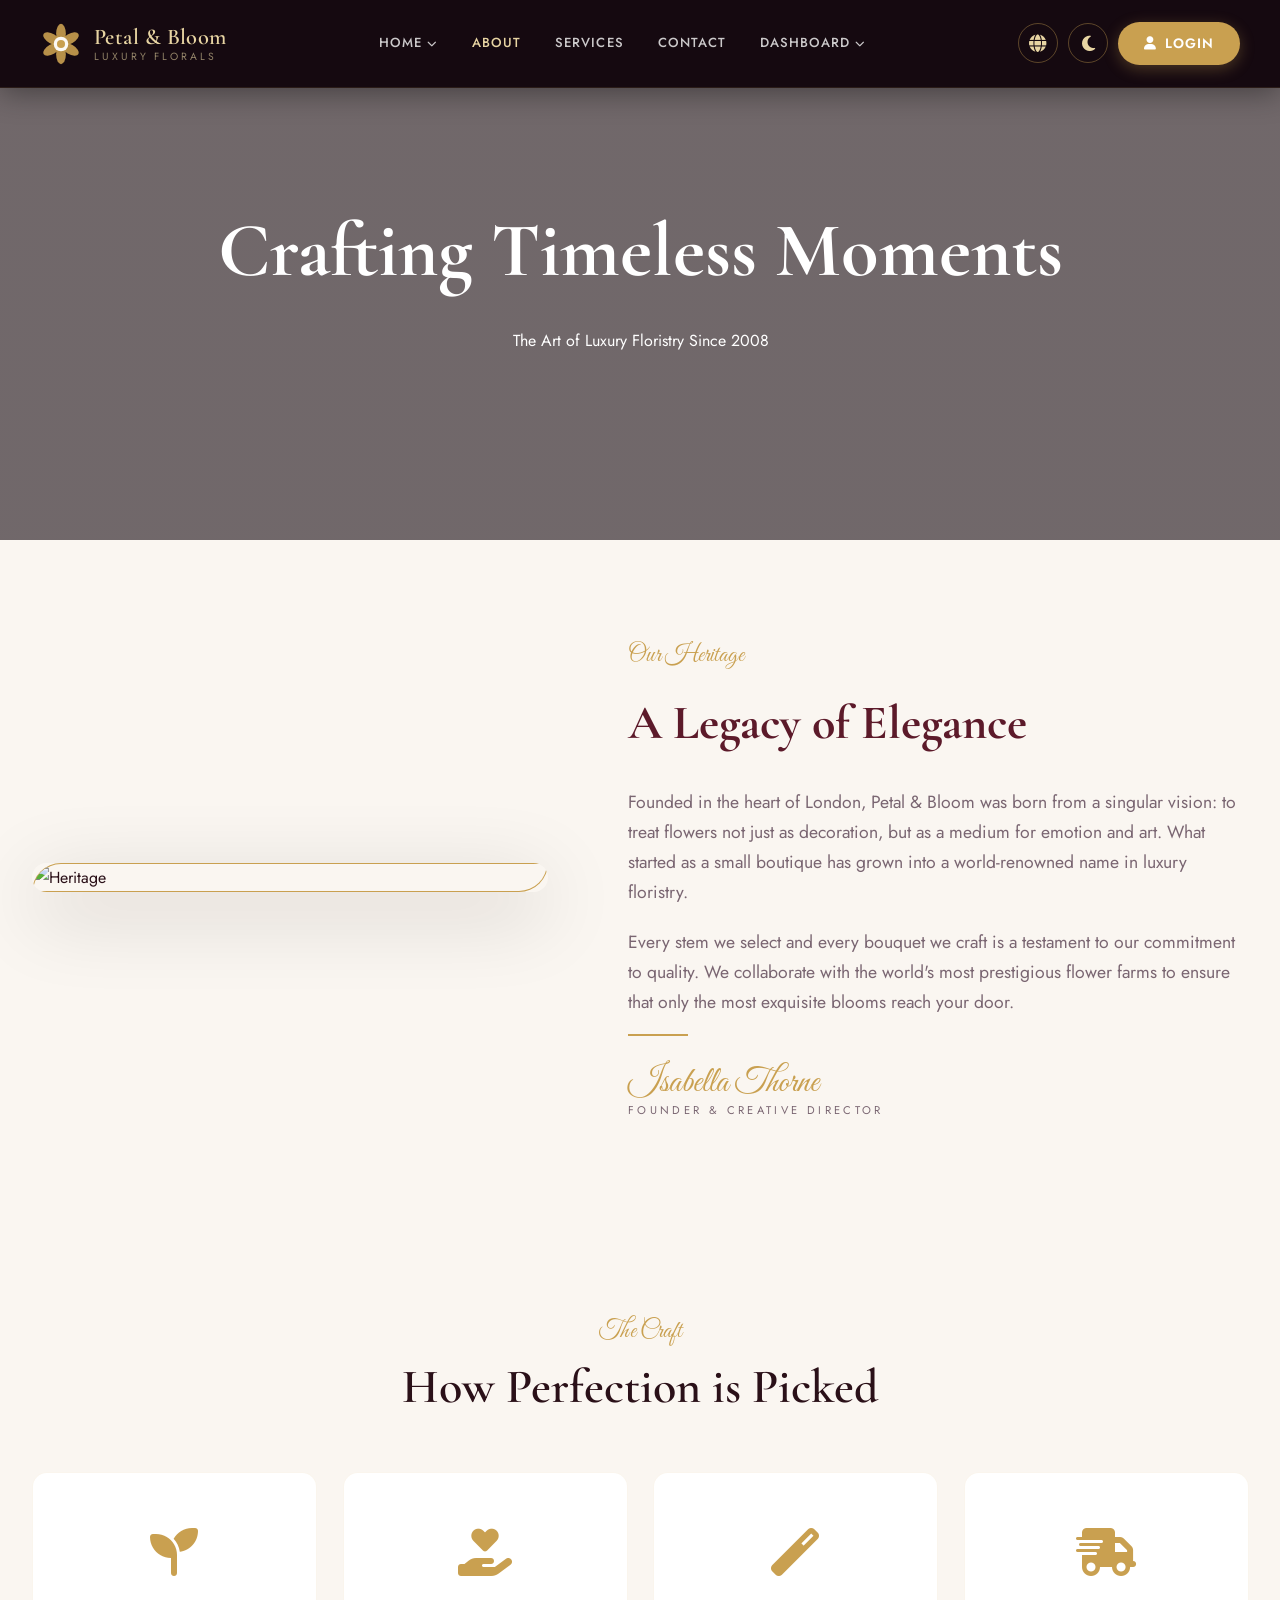
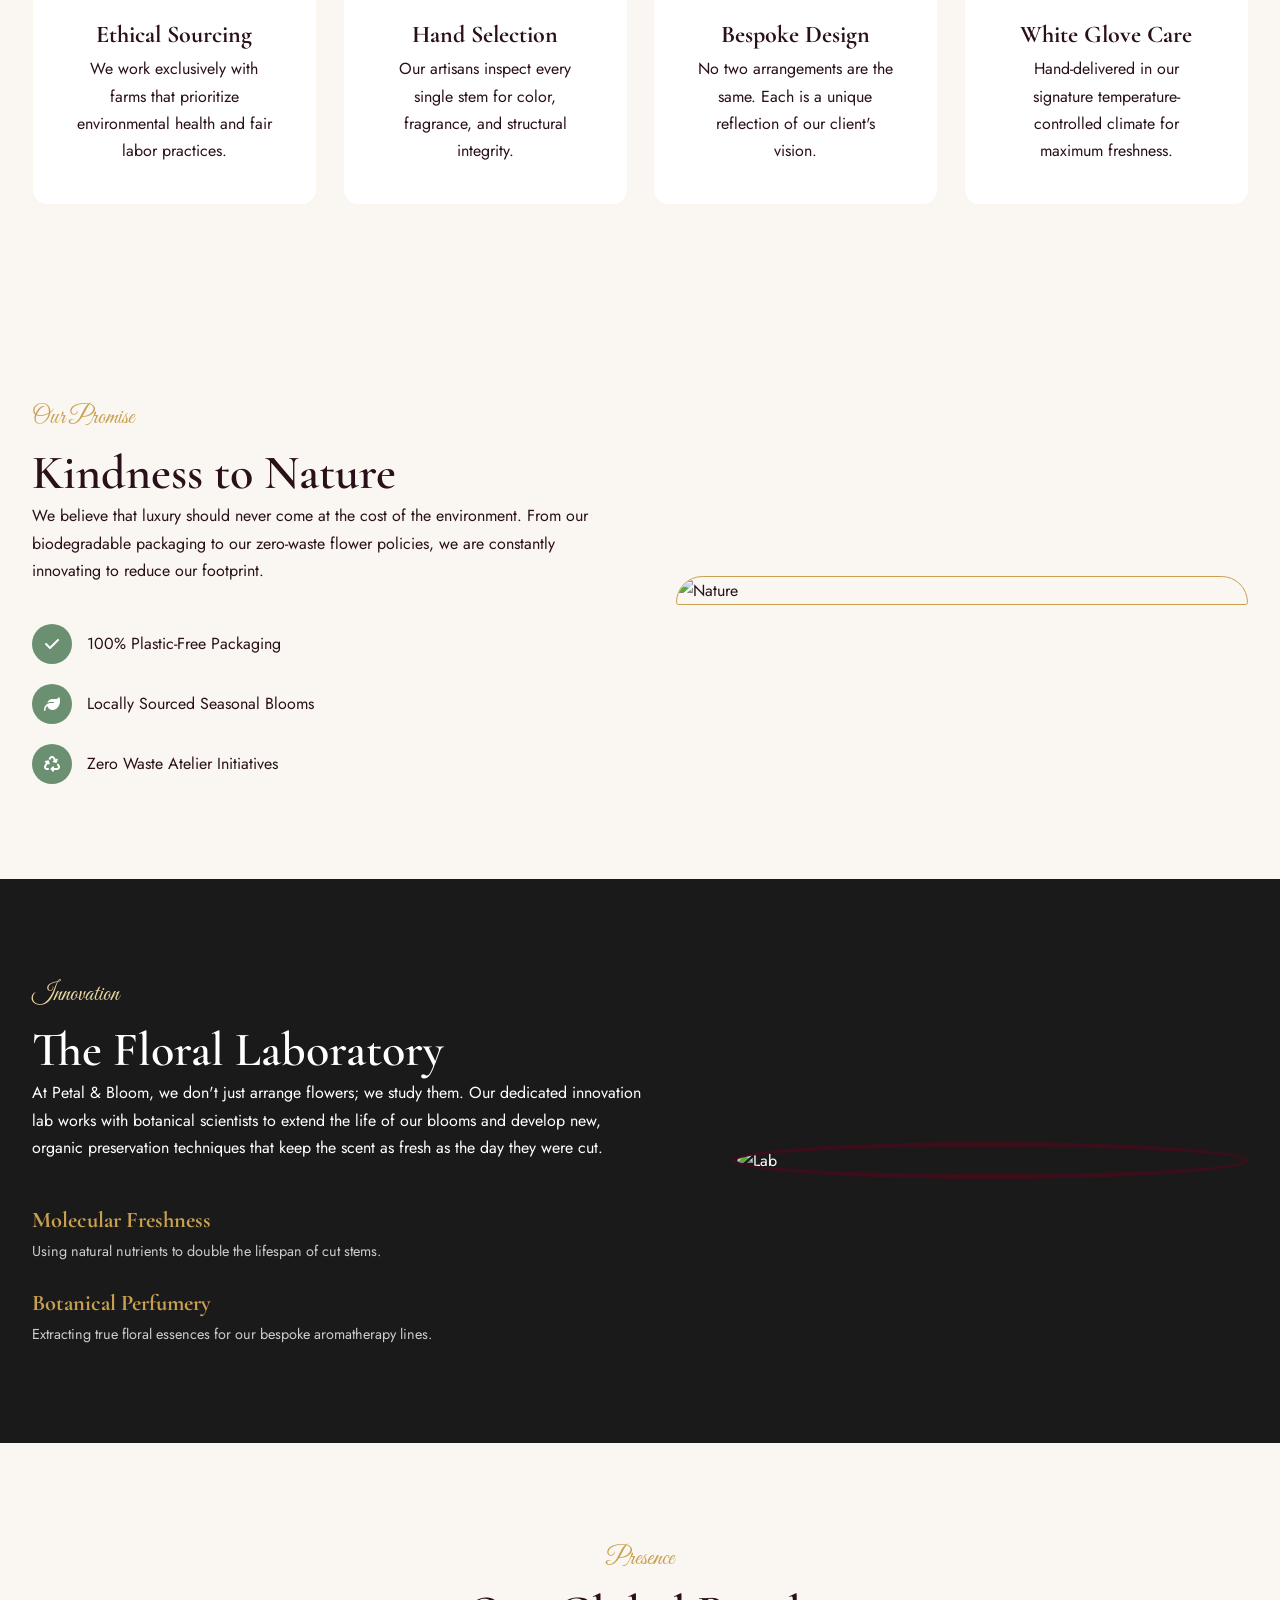
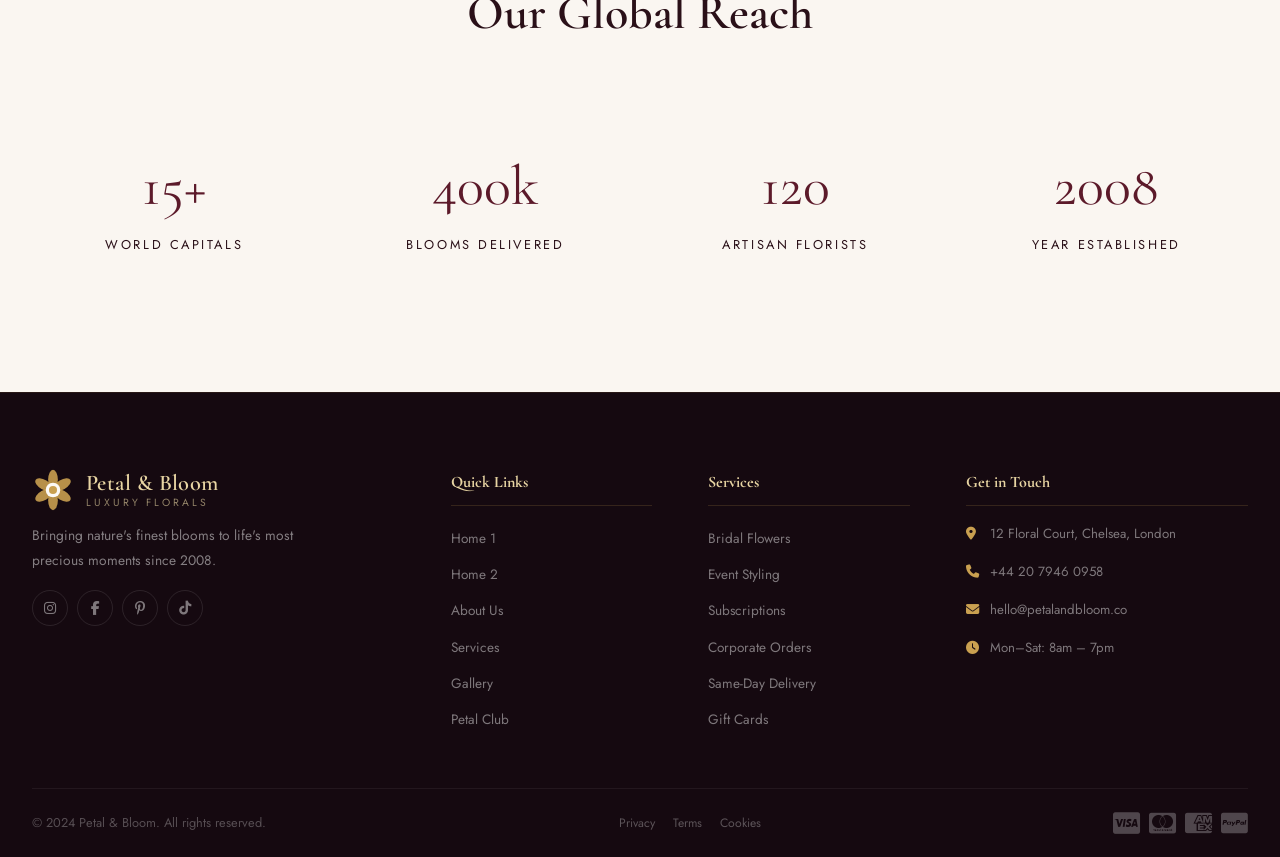
==== commit b48a8f9c: "flwer ds" ====
--- a/about.html
+++ b/about.html
@@ -81,7 +81,6 @@
             color: var(--g);
             margin-bottom: 20px;
         }
-
     </style>
 </head>
 
@@ -105,8 +104,8 @@
             <nav class="nav" id="mainNav">
                 <ul class="nl">
                     <li class="ni has-drop"><a href="#" class="nl-a">Home <i class="fas fa-chevron-down"></i></a>
-                        <div class="drop"><a href="index.html" class="di">Home 1</a><a href="home2.html"
-                                class="di">Home 2</a></div>
+                        <div class="drop"><a href="index.html" class="di">Home 1</a><a href="home2.html" class="di">Home
+                                2</a></div>
                     </li>
                     <li class="ni"><a href="about.html" class="nl-a active">About</a></li>
                     <li class="ni"><a href="services.html" class="nl-a">Services</a></li>
@@ -114,7 +113,7 @@
                     <li class="ni has-drop"><a href="#" class="nl-a">Dashboard <i class="fas fa-chevron-down"></i></a>
                         <div class="drop"><a href="user-dashboard.html" class="di"><i class="fas fa-user-circle"></i>
                                 User Dashboard</a><a href="admin-dashboard.html" class="di"><i
-                                     class="fas fa-shield-halved"></i> Admin Dashboard</a></div>
+                                    class="fas fa-shield-halved"></i> Admin Dashboard</a></div>
                     </li>
                     <li class="ni ni-login-mobile"><a href="login.html" class="nl-a"><i class="fas fa-user"></i>
                             Login</a></li>
@@ -129,19 +128,18 @@
                     aria-label="Menu"><span></span><span></span><span></span></button>
             </div>
         </div>
-    </header>r>
+    </header>
 
     <main>
-        <!-- PAGE HERO -->
+        <!-- ═══ S1: PAGE HERO ═══ -->
         <section class="about-hero">
             <div class="about-header-txt">
-
                 <h1 class="ani-up">Crafting Timeless Moments</h1>
                 <p class="ani-up d1">The Art of Luxury Floristry Since 2008</p>
             </div>
         </section>
 
-        <!-- HERITAGE SECTION -->
+        <!-- ═══ S2: HERITAGE SECTION ═══ -->
         <section class="sec heritage">
             <div class="con">
                 <div class="heritage-grid">
@@ -173,7 +171,7 @@
             </div>
         </section>
 
-        <!-- OUR PROCESS (Enhanced) -->
+        <!-- ═══ S3: OUR PROCESS ═══ -->
         <section class="sec bg-cream">
             <div class="con">
                 <div class="sh center">
@@ -206,7 +204,7 @@
             </div>
         </section>
 
-        <!-- SUSTAINABILITY -->
+        <!-- ═══ S4: SUSTAINABILITY ═══ -->
         <section class="sec">
             <div class="con">
                 <div class="loyalty-g" style="align-items: center;">
@@ -248,7 +246,7 @@
             </div>
         </section>
 
-        <!-- A VISIONARY PATH -->
+        <!-- ═══ S5: THE FLORAL LABORATORY ═══ -->
         <section class="sec bg-dark" style="background: #1a1a1a; color: #fff;">
             <div class="con">
                 <div class="heritage-grid" style="grid-template-columns: 1.2fr 1fr;">
@@ -282,7 +280,7 @@
             </div>
         </section>
 
-        <!-- GLOBAL RANGE -->
+        <!-- ═══ S6: GLOBAL REACH ═══ -->
         <section class="sec">
             <div class="con">
                 <div class="sh center">
@@ -313,132 +311,9 @@
                 </div>
             </div>
         </section>
-
-        <!-- AWARDS -->
-        <section class="sec bg-cream">
-            <div class="con">
-                <div class="sh center">
-                    <span class="eye">Recognition</span>
-                    <h2 class="st">Acclaimed Excellence</h2>
-                </div>
-                <div class="awards-flex"
-                    style="display: flex; justify-content: space-around; flex-wrap: wrap; gap: 40px;">
-                    <div class="award-item center ani-zoom">
-                        <i class="fas fa-trophy" style="font-size: 2rem; color: var(--g); margin-bottom: 15px;"></i>
-                        <h4 style="font-family: var(--ff);">Best of Chelsea 2022</h4>
-                    </div>
-                    <div class="award-item center ani-zoom">
-                        <i class="fas fa-medal" style="font-size: 2rem; color: var(--g); margin-bottom: 15px;"></i>
-                        <h4 style="font-family: var(--ff);">Elite Floral Design Award</h4>
-                    </div>
-                    <div class="award-item center ani-zoom">
-                        <i class="fas fa-star" style="font-size: 2rem; color: var(--g); margin-bottom: 15px;"></i>
-                        <h4 style="font-family: var(--ff);">Sustainability Gold Star</h4>
-                    </div>
-                </div>
-            </div>
-        </section>
-
-        <!-- TESTIMONIALS -->
-        <section class="sec center"
-            style="background: url('https://picsum.photos/seed/quotes/1920/600'); background-size: cover; background-attachment: fixed;">
-            <div style="background: rgba(255,255,255,0.9); padding: 80px 0;">
-                <div class="con">
-                    <div class="quote-w ani-up">
-                        <i class="fas fa-quote-left"
-                            style="font-size: 3rem; color: var(--g); opacity: 0.3; margin-bottom: 30px;"></i>
-                        <p
-                            style="font-family: var(--ff); font-size: 2rem; color: var(--p); font-style: italic; max-width: 800px; margin: 0 auto;">
-                            "The arrangements from Petal & Bloom aren't just flowers; they're emotional experiences.
-                            Every piece tells a story of elegance and care."
-                        </p>
-                        <cite style="display: block; margin-top: 30px; font-weight: 600; text-transform: uppercase;">—
-                            Lady Elizabeth Kensington</cite>
-                    </div>
-                </div>
-            </div>
-        </section>
-
-        <!-- WORKSHOPS -->
-        <section class="sec">
-            <div class="con">
-                <div class="loyalty-g">
-                    <div class="loyalty-img ani-left">
-                        <img src="https://picsum.photos/seed/workshop/800/1000" alt="Workshop"
-                            style="clip-path: polygon(0 0, 100% 0, 100% 85%, 0% 100%);">
-                    </div>
-                    <div class="loyalty-txt ani-right center"
-                        style="display: flex; flex-direction: column; justify-content: center;">
-                        <span class="eye">Education</span>
-                        <h2 class="st">Masterclasses</h2>
-                        <p>Learn the secrets of luxury floristry from our master designers. Our weekend workshops
-                            provide a hands-on experience in composition, color theory, and botanical care.</p>
-                        <a href="contact.html" class="btn btn-primary mt40">View Workshop Schedule</a>
-                    </div>
-                </div>
-            </div>
-        </section>
-
-        <!-- PARTNER FARMS -->
-        <section class="sec bg-cream">
-            <div class="con">
-                <div class="sh center">
-                    <span class="eye">Origins</span>
-                    <h2 class="st">Our Partner Estates</h2>
-                    <p style="max-width: 600px; margin: 0 auto;">From the highlands of Ecuador to the valleys of
-                        Holland, we partner with independent estates that share our passion for perfection.</p>
-                </div>
-                <div class="prod-grid mt60">
-                    <div class="farm-card center ani-up">
-                        <img src="https://picsum.photos/seed/farm1/400/300" alt="Farm"
-                            style="border-radius: 15px; margin-bottom: 20px;">
-                        <h4 style="font-family: var(--ff);">Andean Rose Reserve</h4>
-                        <p style="font-size: 0.8rem; color: var(--g);">Ecuador — High Altitude Blooms</p>
-                    </div>
-                    <div class="farm-card center ani-up">
-                        <img src="https://picsum.photos/seed/farm2/400/300" alt="Farm"
-                            style="border-radius: 15px; margin-bottom: 20px;">
-                        <h4 style="font-family: var(--ff);">Tulip Valley Estate</h4>
-                        <p style="font-size: 0.8rem; color: var(--g);">Holland — Heritage Bulbs</p>
-                    </div>
-                    <div class="farm-card center ani-up">
-                        <img src="https://picsum.photos/seed/farm3/400/300" alt="Farm"
-                            style="border-radius: 15px; margin-bottom: 20px;">
-                        <h4 style="font-family: var(--ff);">Cape Flora Collective</h4>
-                        <p style="font-size: 0.8rem; color: var(--g);">South Africa — Exotic Wilds</p>
-                    </div>
-                </div>
-            </div>
-        </section>
-
-        <!-- CAREERS -->
-        <section class="sec center">
-            <div class="con">
-                <div class="sh center">
-                    <span class="eye">Culture</span>
-                    <h2 class="st">Join the Atelier</h2>
-                    <p style="max-width: 700px; margin: 0 auto; margin-bottom: 40px;">Are you a visionary designer or a
-                        logistics expert with a heart for flowers? We are always looking for passionate individuals to
-                        join our growing global family.</p>
-                    <div style="display: flex; justify-content: center; gap: 20px;">
-                        <a href="#" class="btn btn-outline" style="border-color: var(--p);">View Positions</a>
-                        <a href="#" class="btn btn-gold">Our Culture Book</a>
-                    </div>
-                </div>
-            </div>
-        </section>
-
-        <!-- LAST CTA -->
-        <section class="sec bg-dark center" style="background: var(--p); border-top: 1px solid var(--pd);">
-            <div class="con">
-                <h2 class="st light" style="font-size: 3.5rem;">Ready to Blooms?</h2>
-                <p class="light mt20 mb40">Let's craft your next botanical masterpiece together.</p>
-                <a href="contact.html" class="btn btn-gold btn-lg">Start a Conversation</a>
-            </div>
-        </section>
     </main>
 
-    <!-- FOOTER (Shared) -->
+    <!-- FOOTER -->
     <footer class="footer" id="footer">
         <div class="con">
             <div class="ft-grid">
--- a/css/style.css
+++ b/css/style.css
@@ -25,6 +25,7 @@
    --hh: 88px;
    --transition: all 0.4s cubic-bezier(0.4, 0, 0.2, 1);
    --fixed-dark: #150910;
+   --dark: #150910;
 }
 
 body.dark-theme {
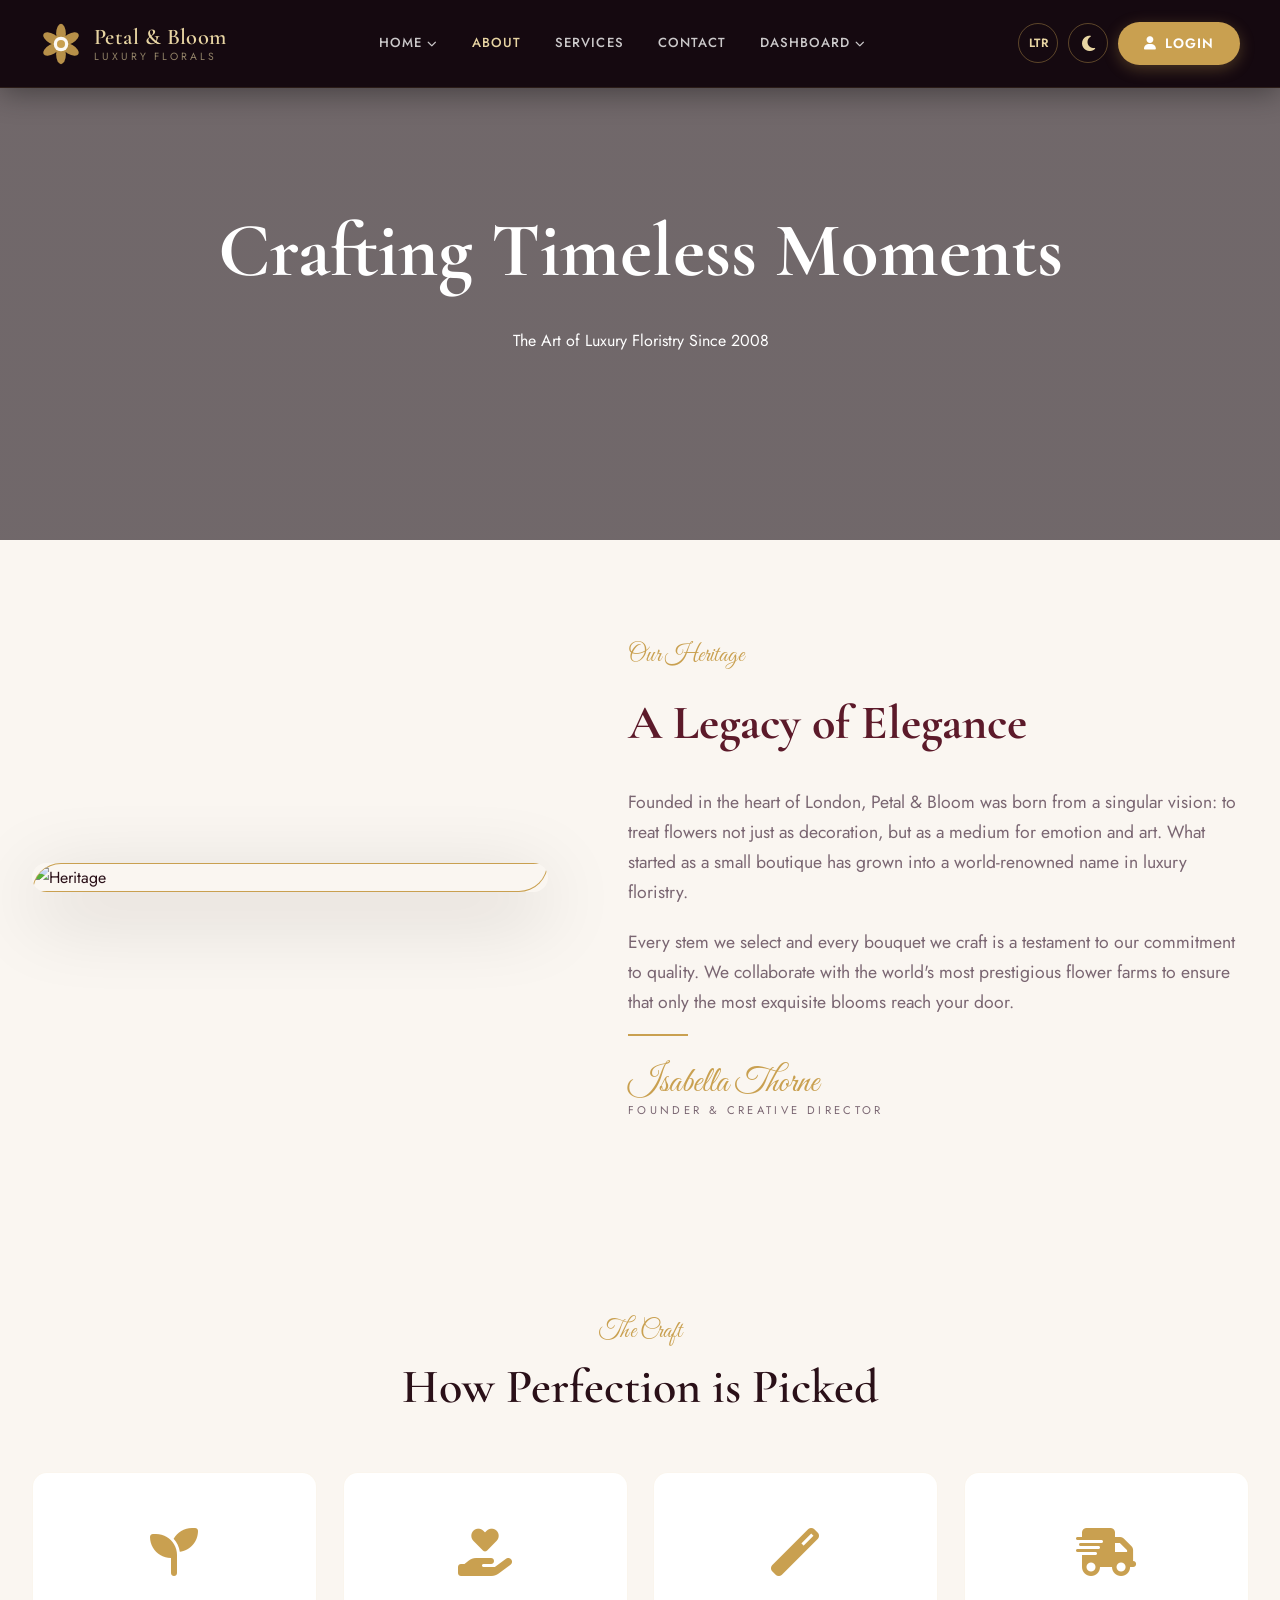
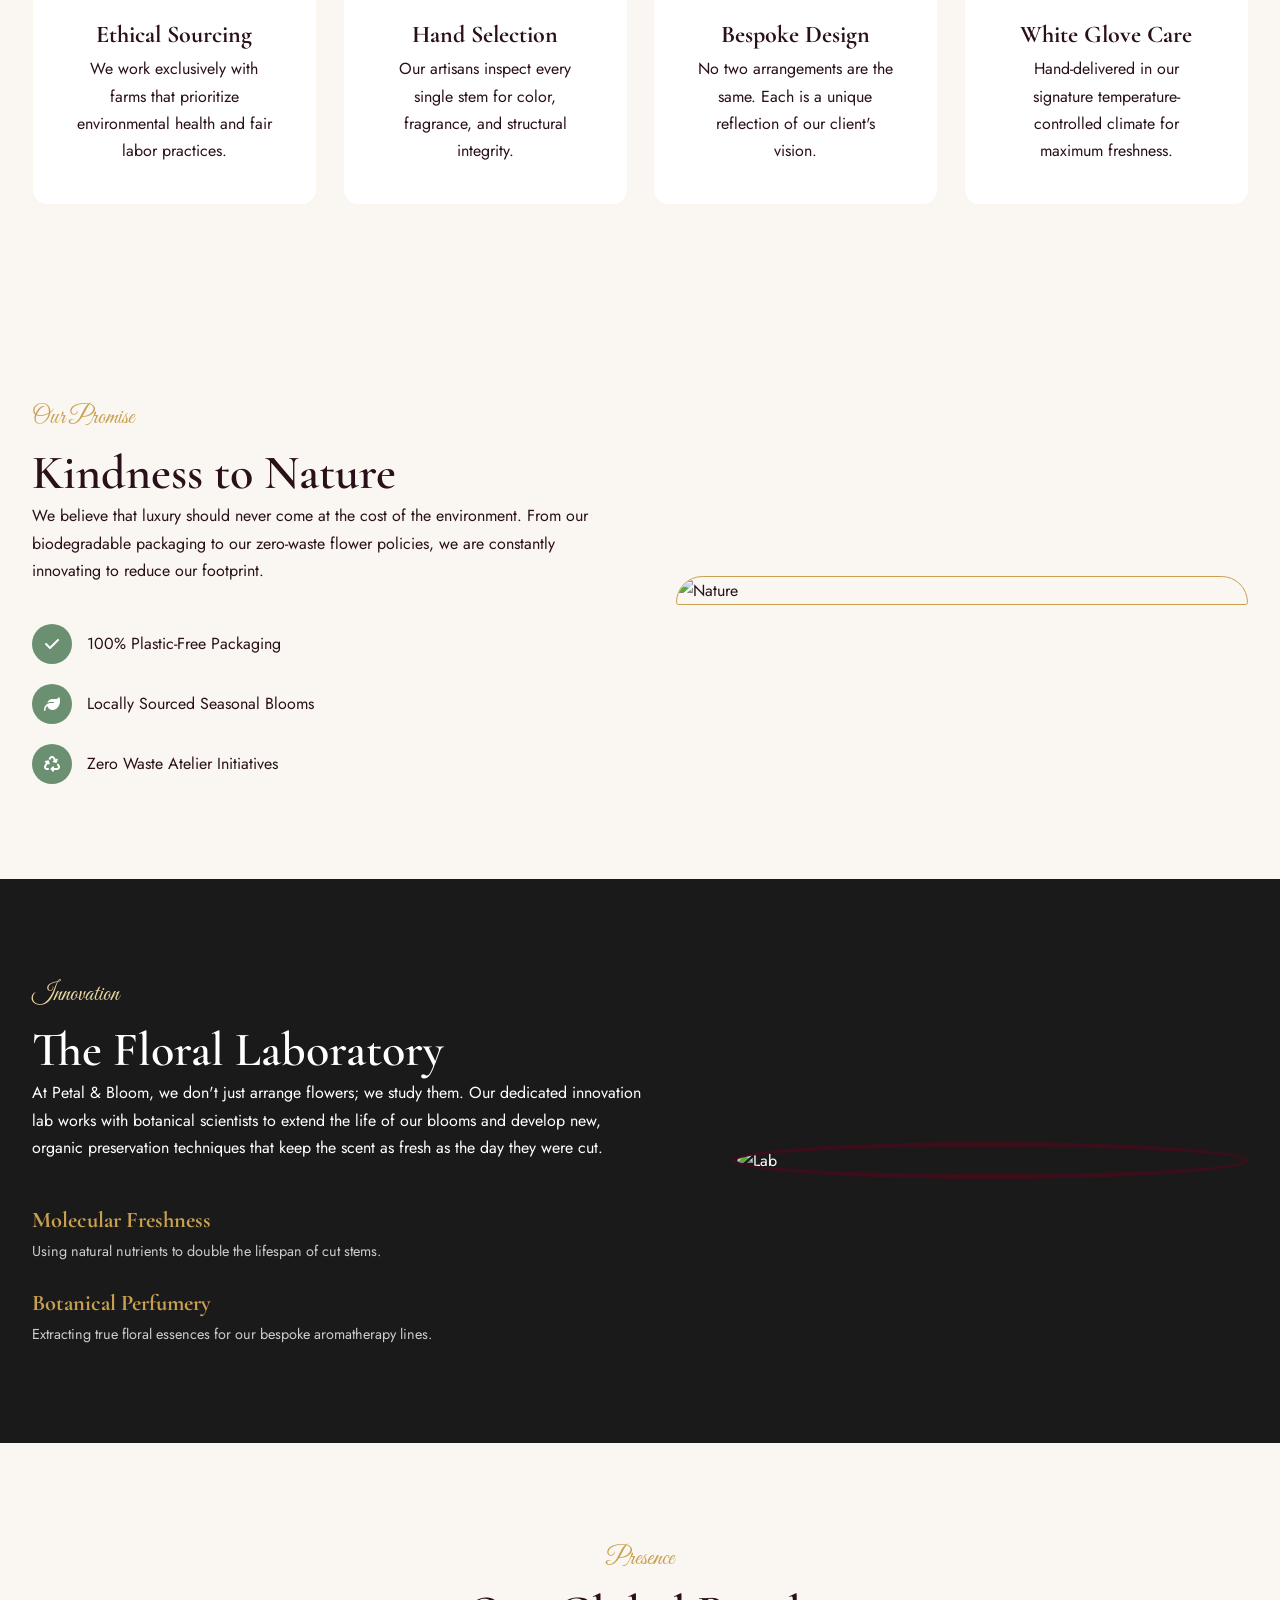
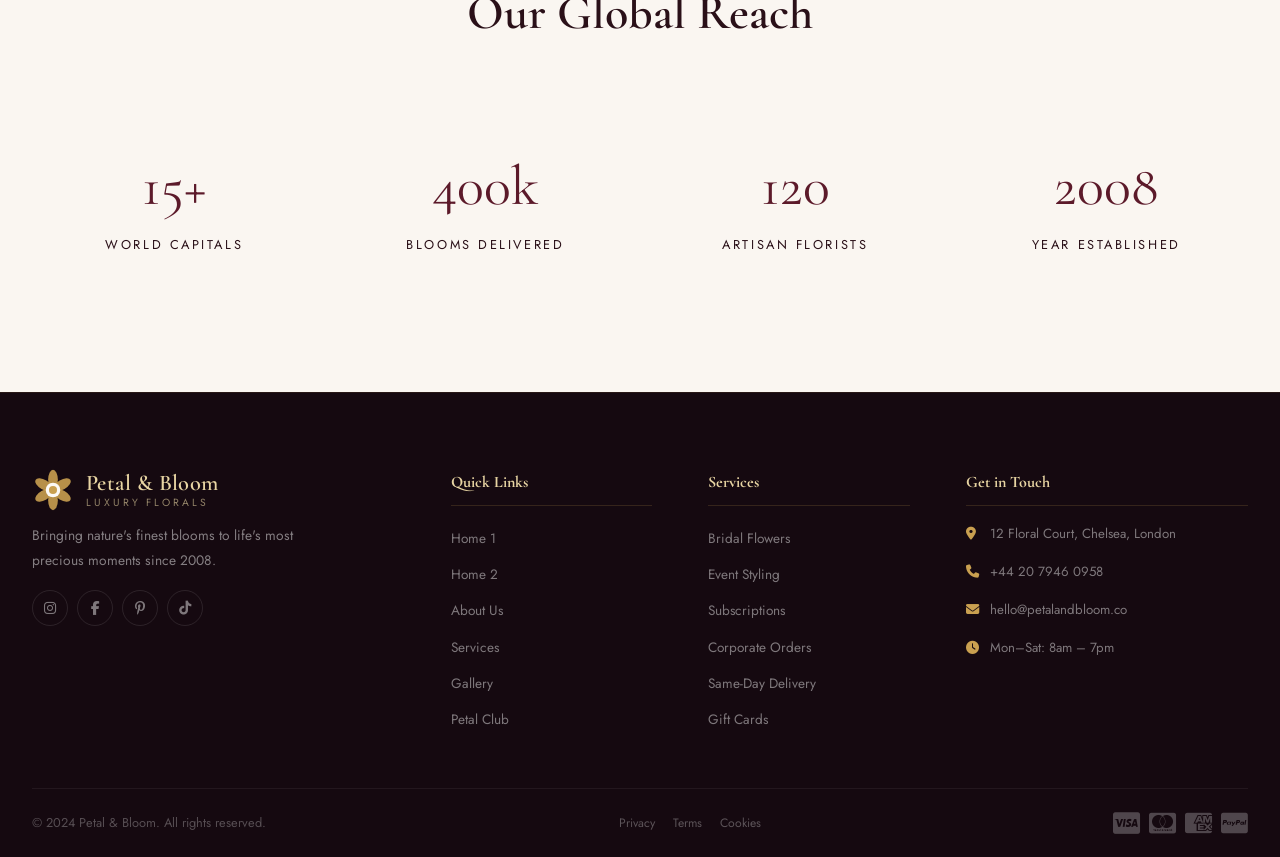
==== commit de2a308f: "hghfhgh" ====
--- a/about.html
+++ b/about.html
@@ -120,7 +120,7 @@
                 </ul>
             </nav>
             <div class="hdr-right">
-                <button class="btn-globe" id="dirToggle" title="Toggle LTR/RTL"><i class="fas fa-globe"></i></button>
+                <button class="btn-globe" id="dirToggle" title="Toggle LTR/RTL">LTR</button>
                 <button class="btn-theme" id="themeToggle" title="Toggle Light/Dark Mode"><i class="fas fa-moon"></i><i
                         class="fas fa-sun"></i></button>
                 <a href="login.html" class="btn-login"><i class="fas fa-user"></i><span>Login</span></a>
--- a/css/style.css
+++ b/css/style.css
@@ -697,17 +697,18 @@
    background: transparent;
    transition: all 0.35s cubic-bezier(0.4, 0, 0.2, 1);
    cursor: pointer;
+   font-size: 0.75rem;
+   font-weight: 600;
+   font-family: var(--fb);
+   letter-spacing: 0.05em;
+   line-height: 1;
 }
 
 .btn-globe:hover {
    background: var(--g);
    color: #fff;
    border-color: var(--g);
-   transform: rotate(15deg) scale(1.1);
-}
-
-.btn-globe i {
-   font-size: 1.1rem;
+   transform: scale(1.1);
 }
 
 .btn-theme {
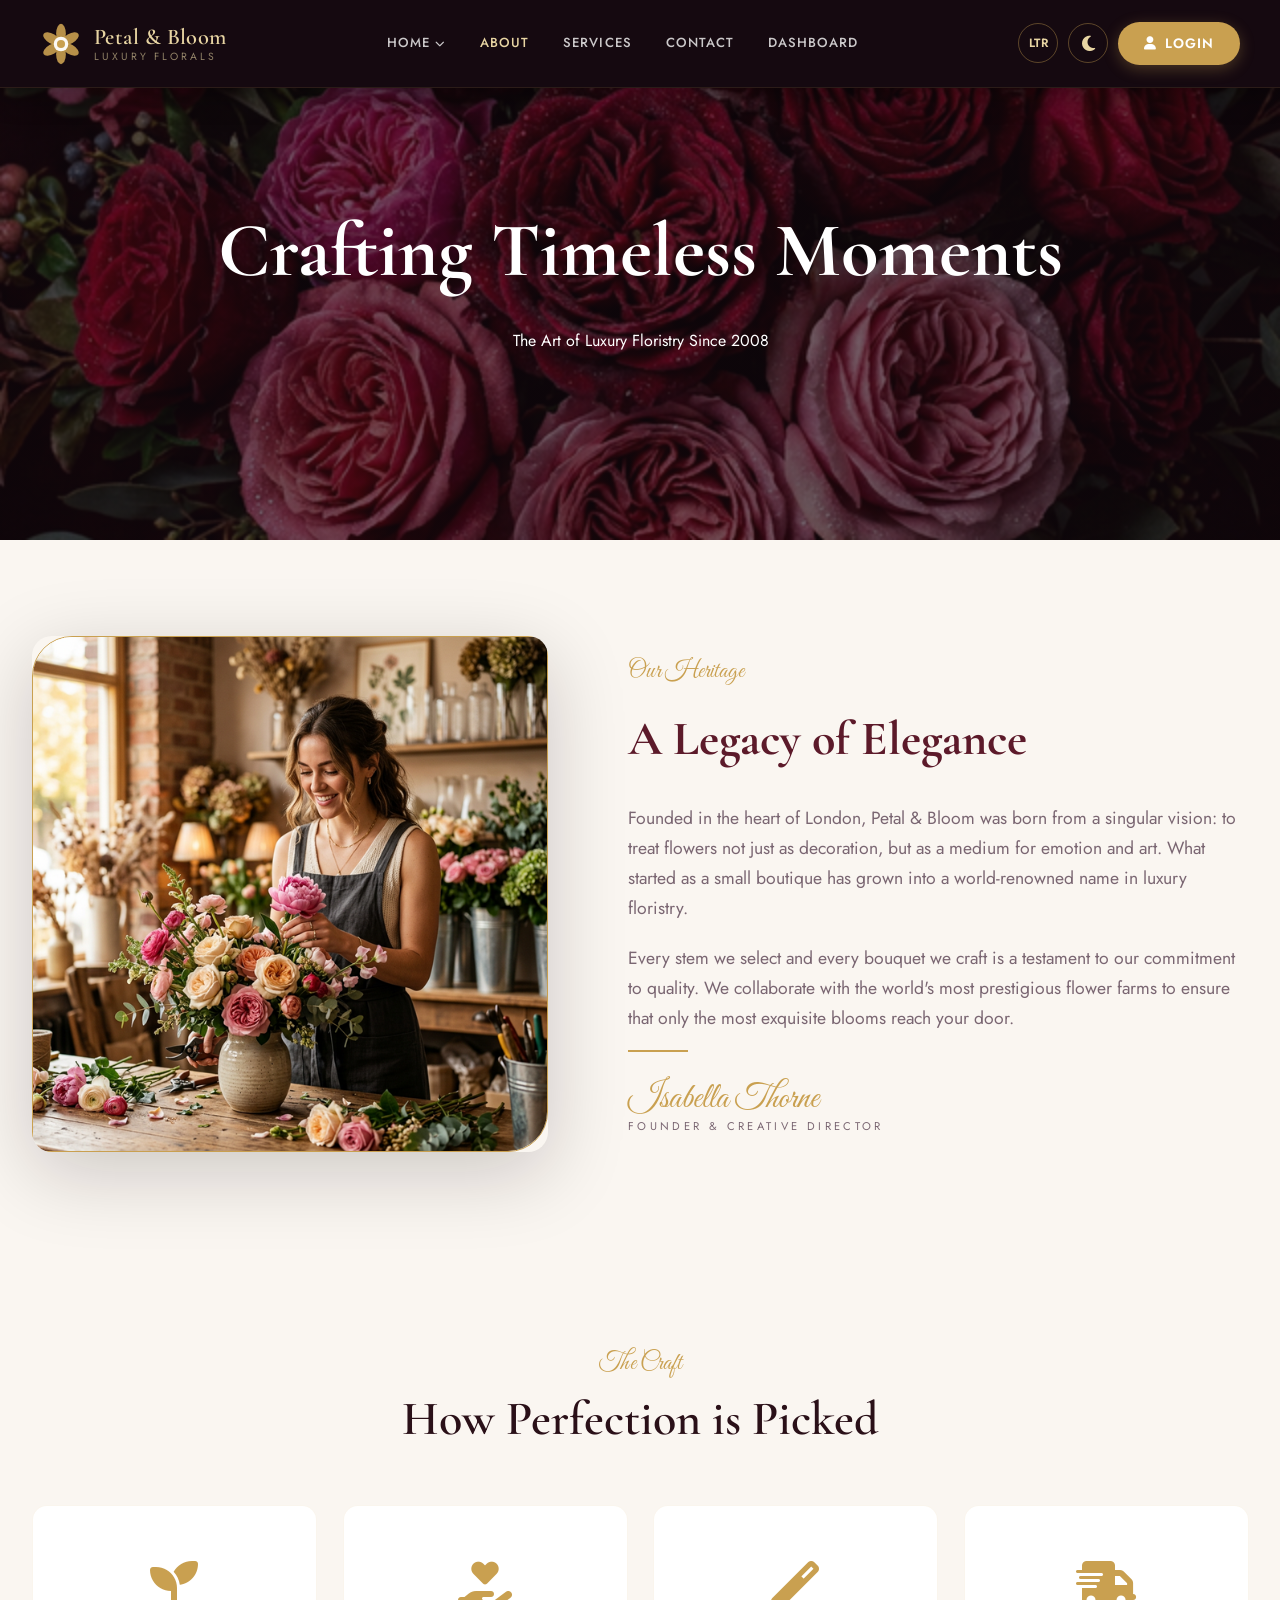
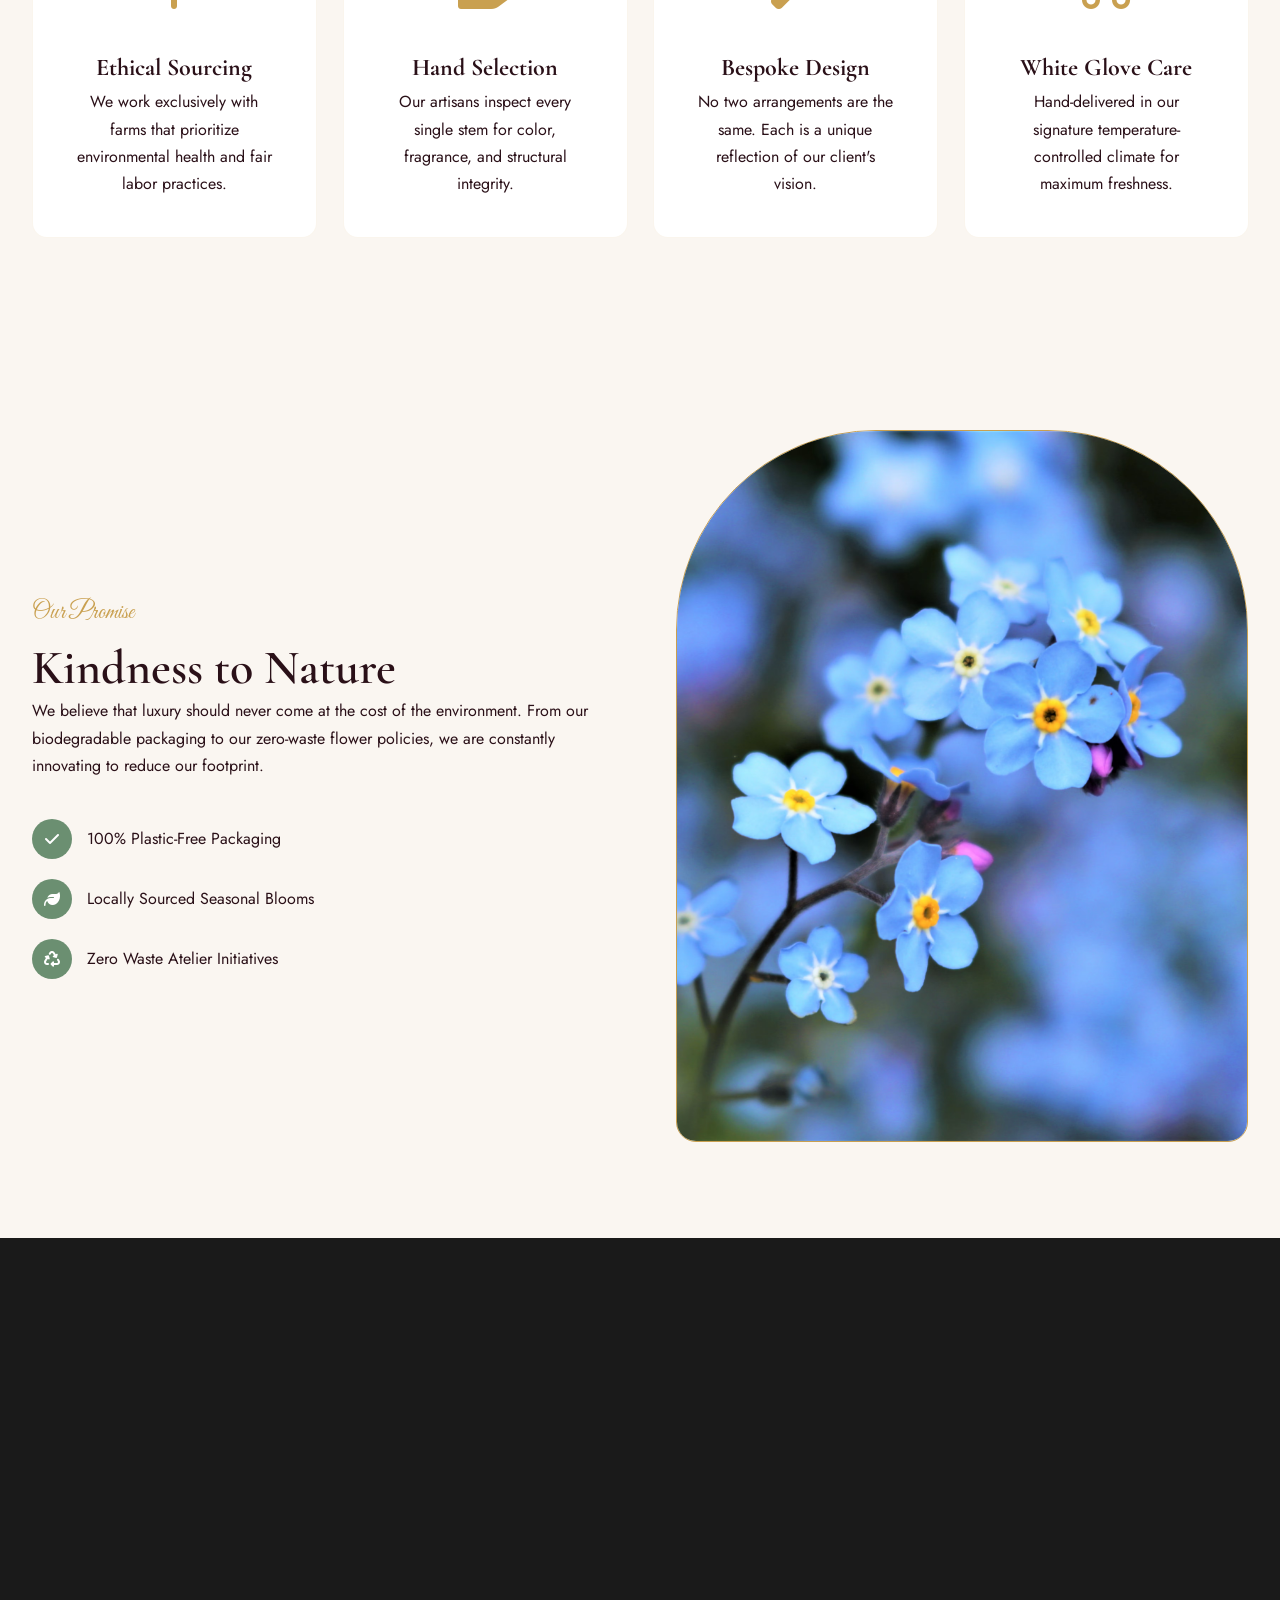
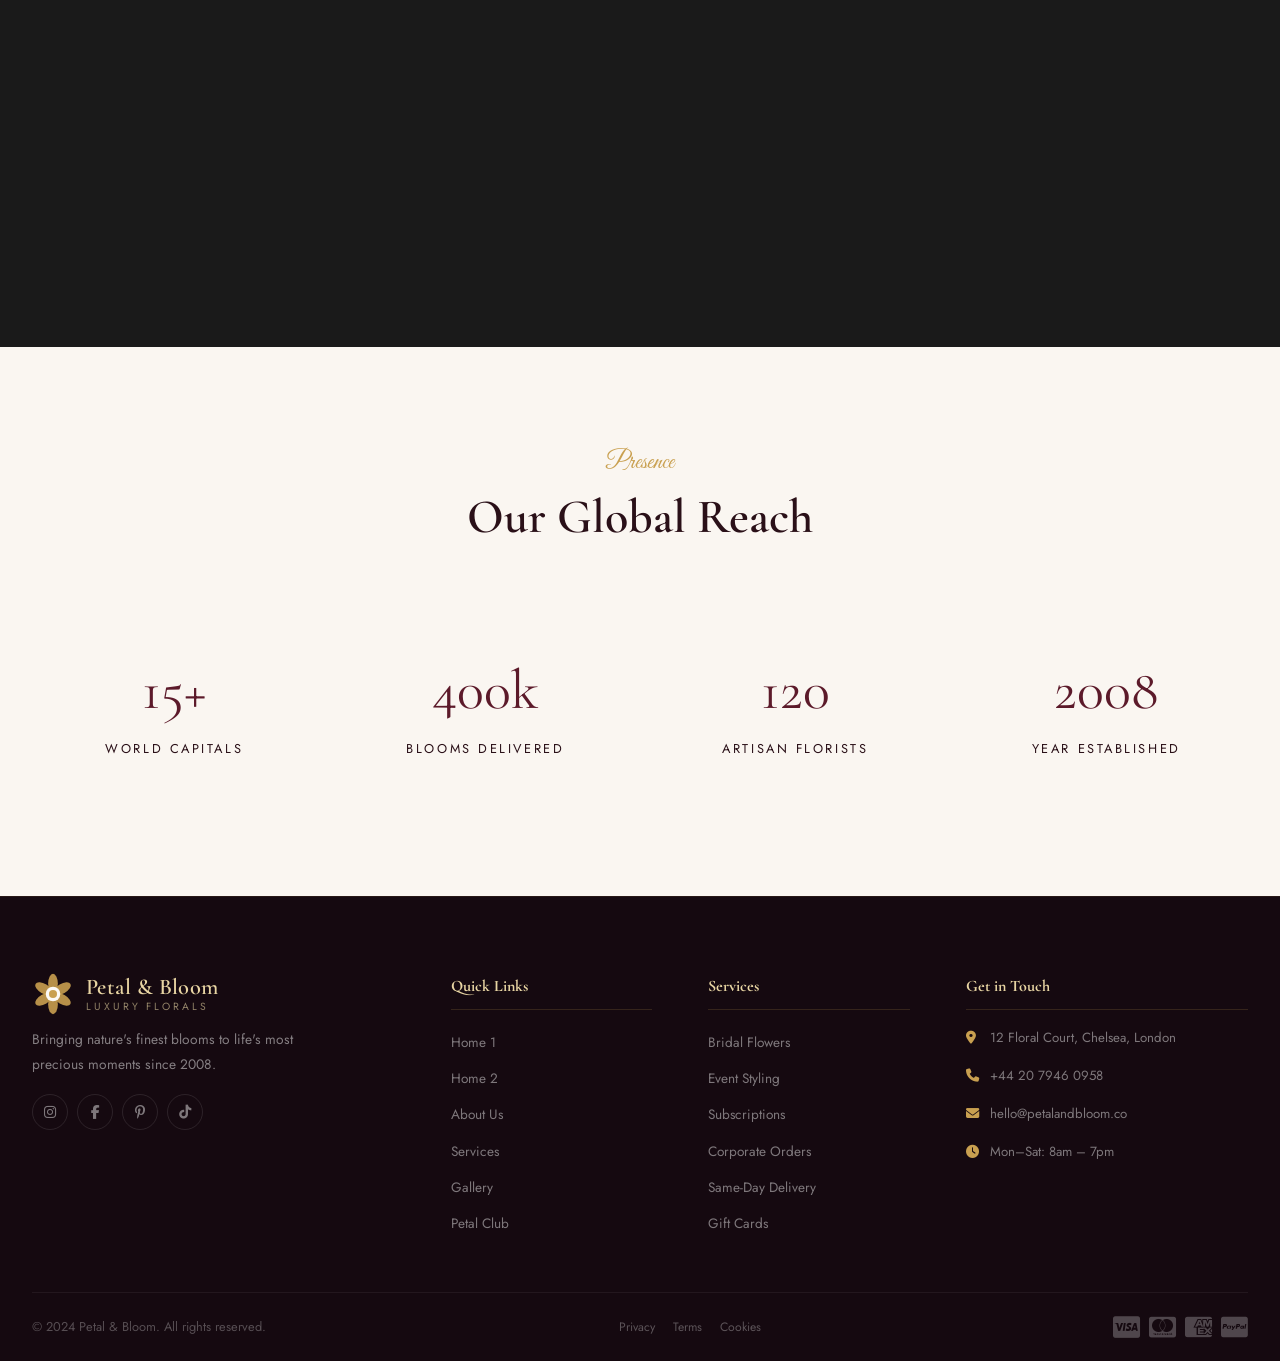
==== commit 49f79782: "hhhjhjhj" ====
--- a/about.html
+++ b/about.html
@@ -20,7 +20,7 @@
         /* About Page Specific Styles */
         .about-hero {
             height: 60vh;
-            background: linear-gradient(rgba(21, 9, 16, 0.6), rgba(21, 9, 16, 0.6)), url('https://picsum.photos/seed/about/1920/1080');
+            background: linear-gradient(rgba(21, 9, 16, 0.6), rgba(21, 9, 16, 0.6)), url('images/hero.png');
             background-size: cover;
             background-position: center;
             display: flex;
@@ -110,13 +110,15 @@
                     <li class="ni"><a href="about.html" class="nl-a active">About</a></li>
                     <li class="ni"><a href="services.html" class="nl-a">Services</a></li>
                     <li class="ni"><a href="contact.html" class="nl-a">Contact</a></li>
-                    <li class="ni has-drop"><a href="#" class="nl-a">Dashboard <i class="fas fa-chevron-down"></i></a>
-                        <div class="drop"><a href="user-dashboard.html" class="di"><i class="fas fa-user-circle"></i>
-                                User Dashboard</a><a href="admin-dashboard.html" class="di"><i
-                                    class="fas fa-shield-halved"></i> Admin Dashboard</a></div>
-                    </li>
+                    <li class="ni"><a href="admin-dashboard.html" class="nl-a">Dashboard</a></li>
                     <li class="ni ni-login-mobile"><a href="login.html" class="nl-a"><i class="fas fa-user"></i>
                             Login</a></li>
+                    <li class="ni ni-toggles-mobile">
+                        <div class="mobile-toggles">
+                            <button class="btn-globe" title="Toggle LTR/RTL">LTR</button>
+                            <button class="btn-theme" title="Toggle Light/Dark Mode"><i class="fas fa-moon"></i><i class="fas fa-sun"></i></button>
+                        </div>
+                    </li>
                 </ul>
             </nav>
             <div class="hdr-right">
@@ -144,7 +146,7 @@
             <div class="con">
                 <div class="heritage-grid">
                     <div class="heritage-img ani-left">
-                        <img src="https://picsum.photos/seed/heritage/800/1000" alt="Heritage"
+                        <img src="images/story.png" alt="Heritage – Our founder Isabella Thorne"
                             style="border-radius: 40px 0 40px 0; border: 1px solid var(--g);">
                     </div>
                     <div class="heritage-content ani-right">
@@ -239,7 +241,7 @@
                         </div>
                     </div>
                     <div class="loyalty-img ani-right">
-                        <img src="https://picsum.photos/seed/nature/800/1000" alt="Nature"
+                        <img src="images/flow9.avif" alt="Sustainability – Ethical and plastic-free floristry"
                             style="border-radius: 200px 200px 20px 20px; border: 1px solid var(--g);">
                     </div>
                 </div>
@@ -273,8 +275,8 @@
                         </div>
                     </div>
                     <div class="vision-img ani-right">
-                        <img src="https://picsum.photos/seed/lab/800/800" alt="Lab"
-                            style="border-radius: 50%; border: 5px solid var(--pd);">
+                        <img src="images/ver3.webp" alt="Floral Laboratory – Botanical research and preservation"
+                            style="border-radius: 50%; border: 5px solid var(--pd); object-fit: cover; aspect-ratio: 1;">
                     </div>
                 </div>
             </div>
--- a/css/style.css
+++ b/css/style.css
@@ -1205,19 +1205,27 @@
    transform: scale(1.07)
 }
 
-.badge-new {
+.badge-new, .badge-best {
    position: absolute;
-   top: 12px;
-   left: 12px;
+   top: 15px;
+   left: 15px;
    background: var(--p);
    color: #fff;
-   font-size: .62rem;
+   font-size: .65rem;
    font-weight: 700;
-   letter-spacing: .12em;
+   letter-spacing: .15em;
    text-transform: uppercase;
-   padding: 4px 11px;
+   padding: 5px 14px;
    border-radius: 50px;
-   z-index: 2
+   z-index: 2;
+   box-shadow: 0 4px 12px rgba(0,0,0,0.2);
+}
+
+.badge-best {
+   background: var(--g);
+   background: linear-gradient(135deg, var(--g) 0%, #b8893c 100%);
+   top: 15px;
+   left: 15px;
 }
 
 .prod-act {
@@ -2762,6 +2770,76 @@
    gap: 9px;
    font-size: 1.5rem;
    color: rgba(255, 255, 255, .25)
+}
+
+/* ── TESTIMONIALS (TM) ── */
+.tm-grid {
+   display: grid;
+   grid-template-columns: repeat(3, 1fr);
+   gap: 30px;
+   margin-top: 20px;
+}
+
+.tm-card {
+   background: var(--card-bg);
+   padding: 40px;
+   border-radius: 20px;
+   box-shadow: var(--card-sh);
+   display: flex;
+   flex-direction: column;
+   justify-content: space-between;
+   transition: var(--transition);
+   border: 1px solid var(--border);
+}
+
+.tm-card:hover {
+   transform: translateY(-10px);
+   box-shadow: var(--shl);
+}
+
+.tm-stars {
+   color: var(--g);
+   font-size: 0.85rem;
+   margin-bottom: 15px;
+}
+
+.tm-txt {
+   font-family: var(--ff);
+   font-size: 1.25rem;
+   line-height: 1.6;
+   color: var(--tx);
+   margin-bottom: 30px;
+   font-style: italic;
+}
+
+.tm-user {
+   display: flex;
+   align-items: center;
+   gap: 15px;
+   border-top: 1px solid var(--border);
+   padding-top: 20px;
+}
+
+.tm-av {
+   width: 50px;
+   height: 50px;
+   border-radius: 50%;
+   background-size: cover;
+   background-position: center;
+}
+
+.tm-name {
+   font-family: var(--fb);
+   font-size: 1rem;
+   font-weight: 600;
+   color: var(--tx);
+}
+
+.tm-loc {
+   font-size: 0.75rem;
+   color: var(--txm);
+   text-transform: uppercase;
+   letter-spacing: 0.1em;
 }
 
 /* ── BACK TOP ── */
@@ -3613,44 +3691,52 @@
 /* 4. Bento Grid */
 .bento-grid {
    display: grid;
-   grid-template-columns: repeat(4, 1fr);
-   grid-auto-rows: 300px;
-   gap: 20px;
+   grid-template-columns: repeat(3, 1fr);
+   grid-auto-rows: 320px;
+   gap: 24px;
 }
 
 .bento-item {
    position: relative;
-   border-radius: 16px;
+   border-radius: 20px;
    overflow: hidden;
    background: #000;
    text-decoration: none;
+   box-shadow: 0 10px 30px rgba(0,0,0,0.1);
 }
 
 .bento-item img {
    width: 100%;
    height: 100%;
    object-fit: cover;
-   opacity: 0.8;
-   transition: transform 0.8s, opacity 0.4s;
+   opacity: 0.85;
+   transition: transform 1s cubic-bezier(0.4, 0, 0.2, 1), opacity 0.5s;
 }
 
 .bento-item:hover img {
-   transform: scale(1.05);
-   opacity: 0.6;
+   transform: scale(1.1);
+   opacity: 0.7;
 }
 
 .bento-item .bento-txt {
    position: absolute;
-   bottom: 30px;
-   left: 30px;
+   bottom: 40px;
+   left: 40px;
+   right: 40px;
    color: #fff;
    z-index: 2;
 }
 
 .bento-txt h3 {
-   font-family: var(--h2-font-head);
-   font-size: 2rem;
-   margin-bottom: 5px;
+   font-family: var(--ff);
+   font-size: 2.2rem;
+   margin-bottom: 8px;
+   font-weight: 600;
+}
+
+.bento-txt p {
+   font-size: 1rem;
+   opacity: 0.8;
 }
 
 .bento-1 {
@@ -3659,7 +3745,7 @@
 }
 
 .bento-2 {
-   grid-column: span 2;
+   grid-column: span 1;
    grid-row: span 1;
 }
 
@@ -3669,7 +3755,7 @@
 }
 
 .bento-4 {
-   grid-column: span 1;
+   grid-column: span 3;
    grid-row: span 1;
 }
 
@@ -4276,13 +4362,16 @@
     color: #fff !important;
 }
 
-/* ── MOBILE LOGIN REFINEMENT ── */
-.ni-login-mobile {
-   display: none;
+/* ── MOBILE-ONLY NAV ELEMENTS ── */
+.ni-login-mobile,
+.ni-toggles-mobile {
+   display: none !important;
 }
 
 @media (max-width: 991px) {
-   .btn-login {
+   .btn-login,
+   .hdr-right .btn-globe,
+   .hdr-right .btn-theme {
       display: none !important;
    }
 
@@ -4317,4 +4406,67 @@
    .ni-login-mobile .nl-a i {
       margin-right: 8px;
    }
+
+   .ni-toggles-mobile {
+      display: block !important;
+      padding: 25px 0;
+      border-top: 1px solid rgba(255,255,255,0.08);
+   }
+
+   .mobile-toggles {
+      display: flex;
+      justify-content: center;
+      gap: 25px;
+   }
+
+   .mobile-toggles .btn-globe,
+   .mobile-toggles .btn-theme {
+      width: 48px;
+      height: 48px;
+      border: 1.5px solid rgba(255,255,255,0.2);
+      background: rgba(255,255,255,0.05);
+      color: #fff;
+      display: flex;
+      align-items: center;
+      justify-content: center;
+      border-radius: 50%;
+      font-size: 0.9rem;
+   }
+}
+
+@media (max-width: 1024px) {
+   .h-item {
+      min-width: 320px !important;
+   }
+   .h-item img {
+      height: 400px !important;
+   }
+}
+
+@media (max-width: 380px) {
+    .admin-meta {
+        padding: 6px 12px !important;
+        gap: 10px !important;
+        top: 12px !important;
+        right: 15px !important;
+    }
+    .session-info {
+        display: none !important;
+    }
+    .hdr-title h1 {
+        font-size: 1.8rem !important;
+    }
+      box-shadow: 0 6px 20px rgba(201, 160, 80, 0.3);
+      justify-content: center;
+      transition: all 0.3s;
+   }
+
+   .ni-login-mobile .nl-a:active {
+      transform: scale(0.95);
+      background: #b89248;
+   }
+
+   .ni-login-mobile .nl-a i {
+      margin-right: 8px;
+   }
 }
